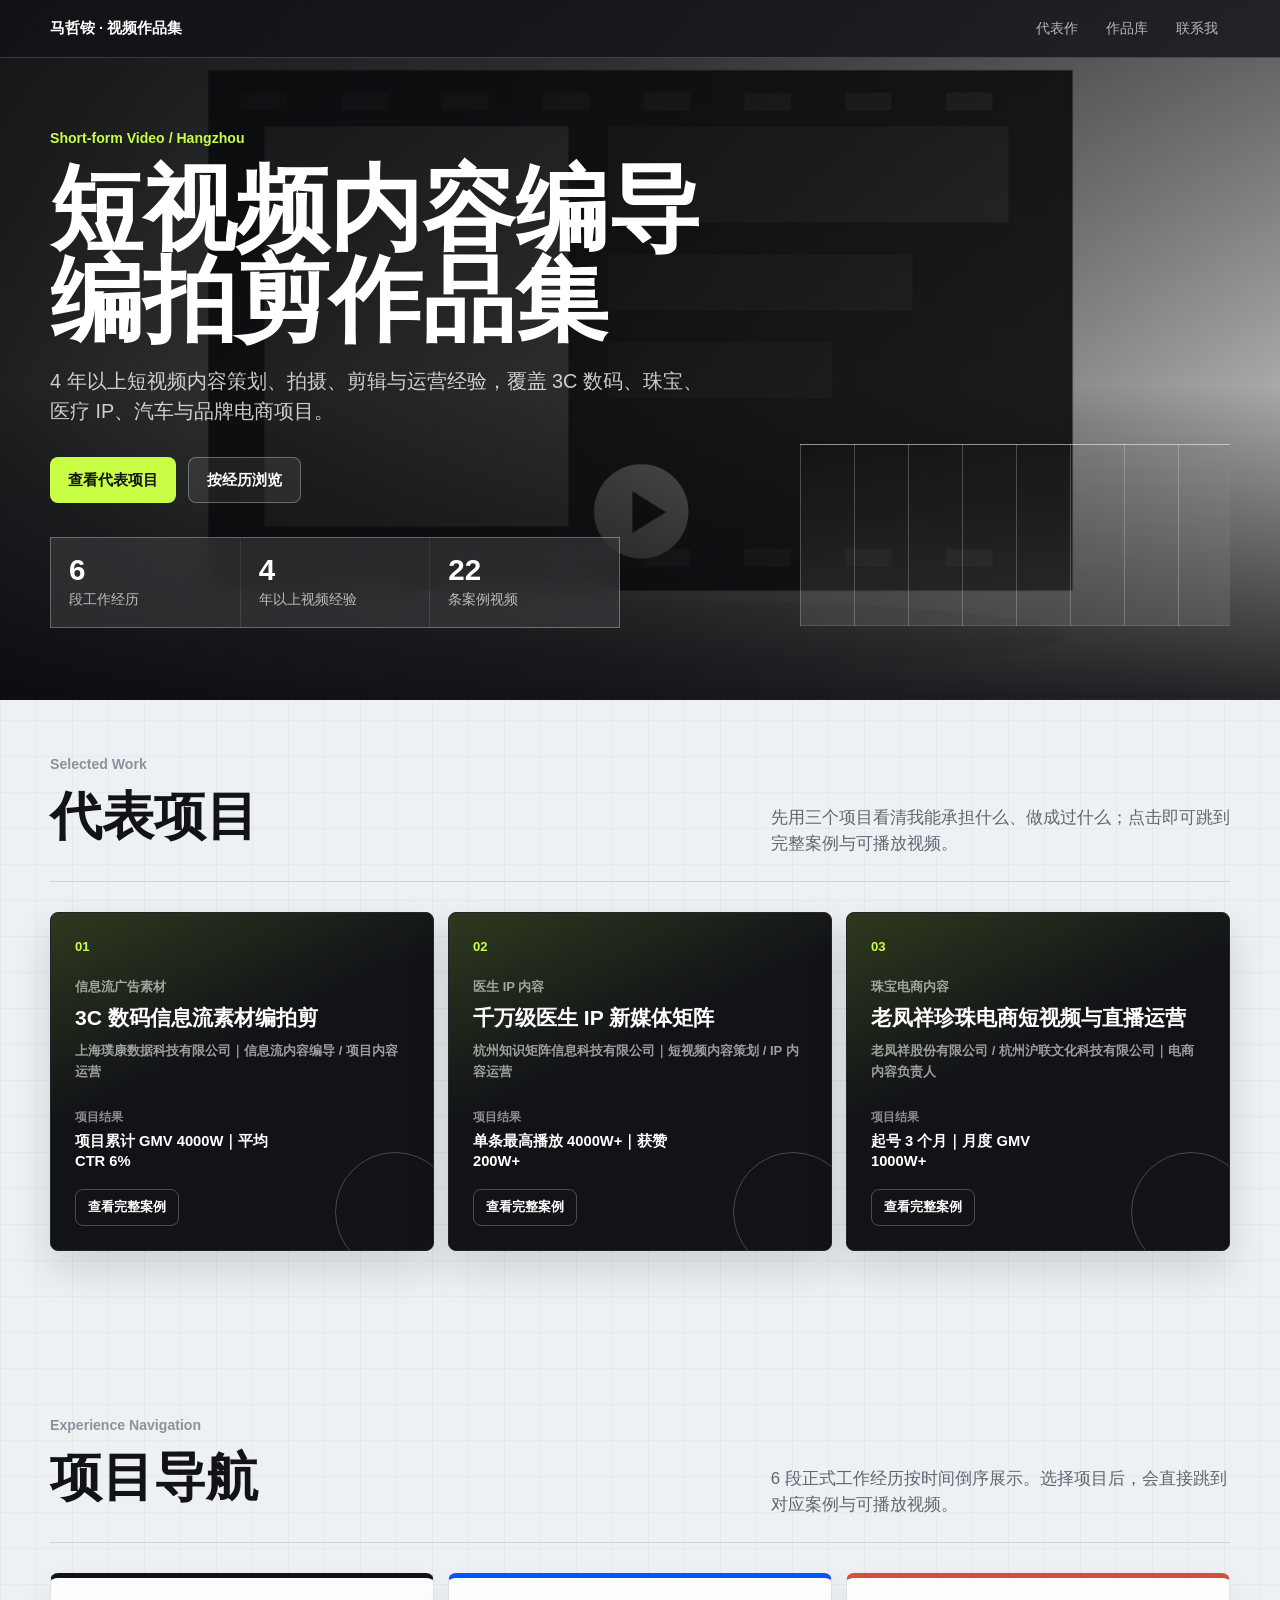
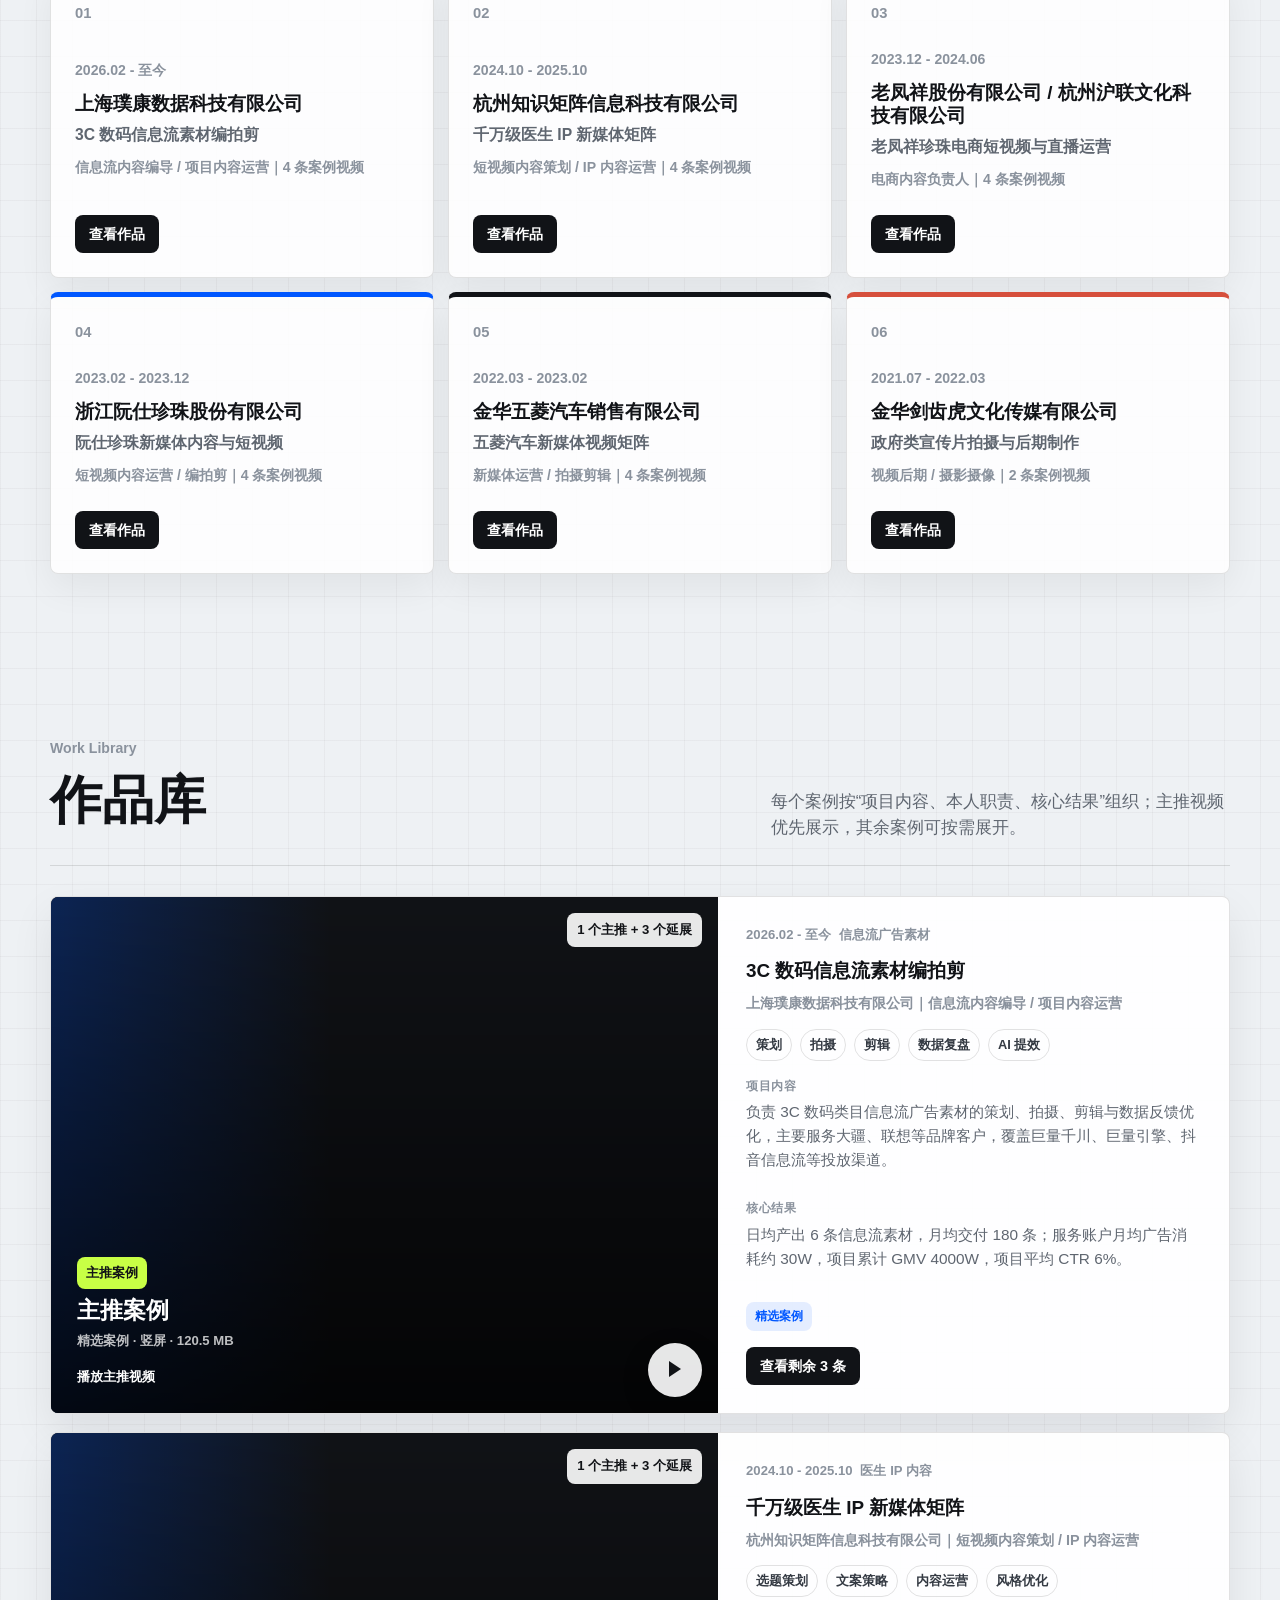
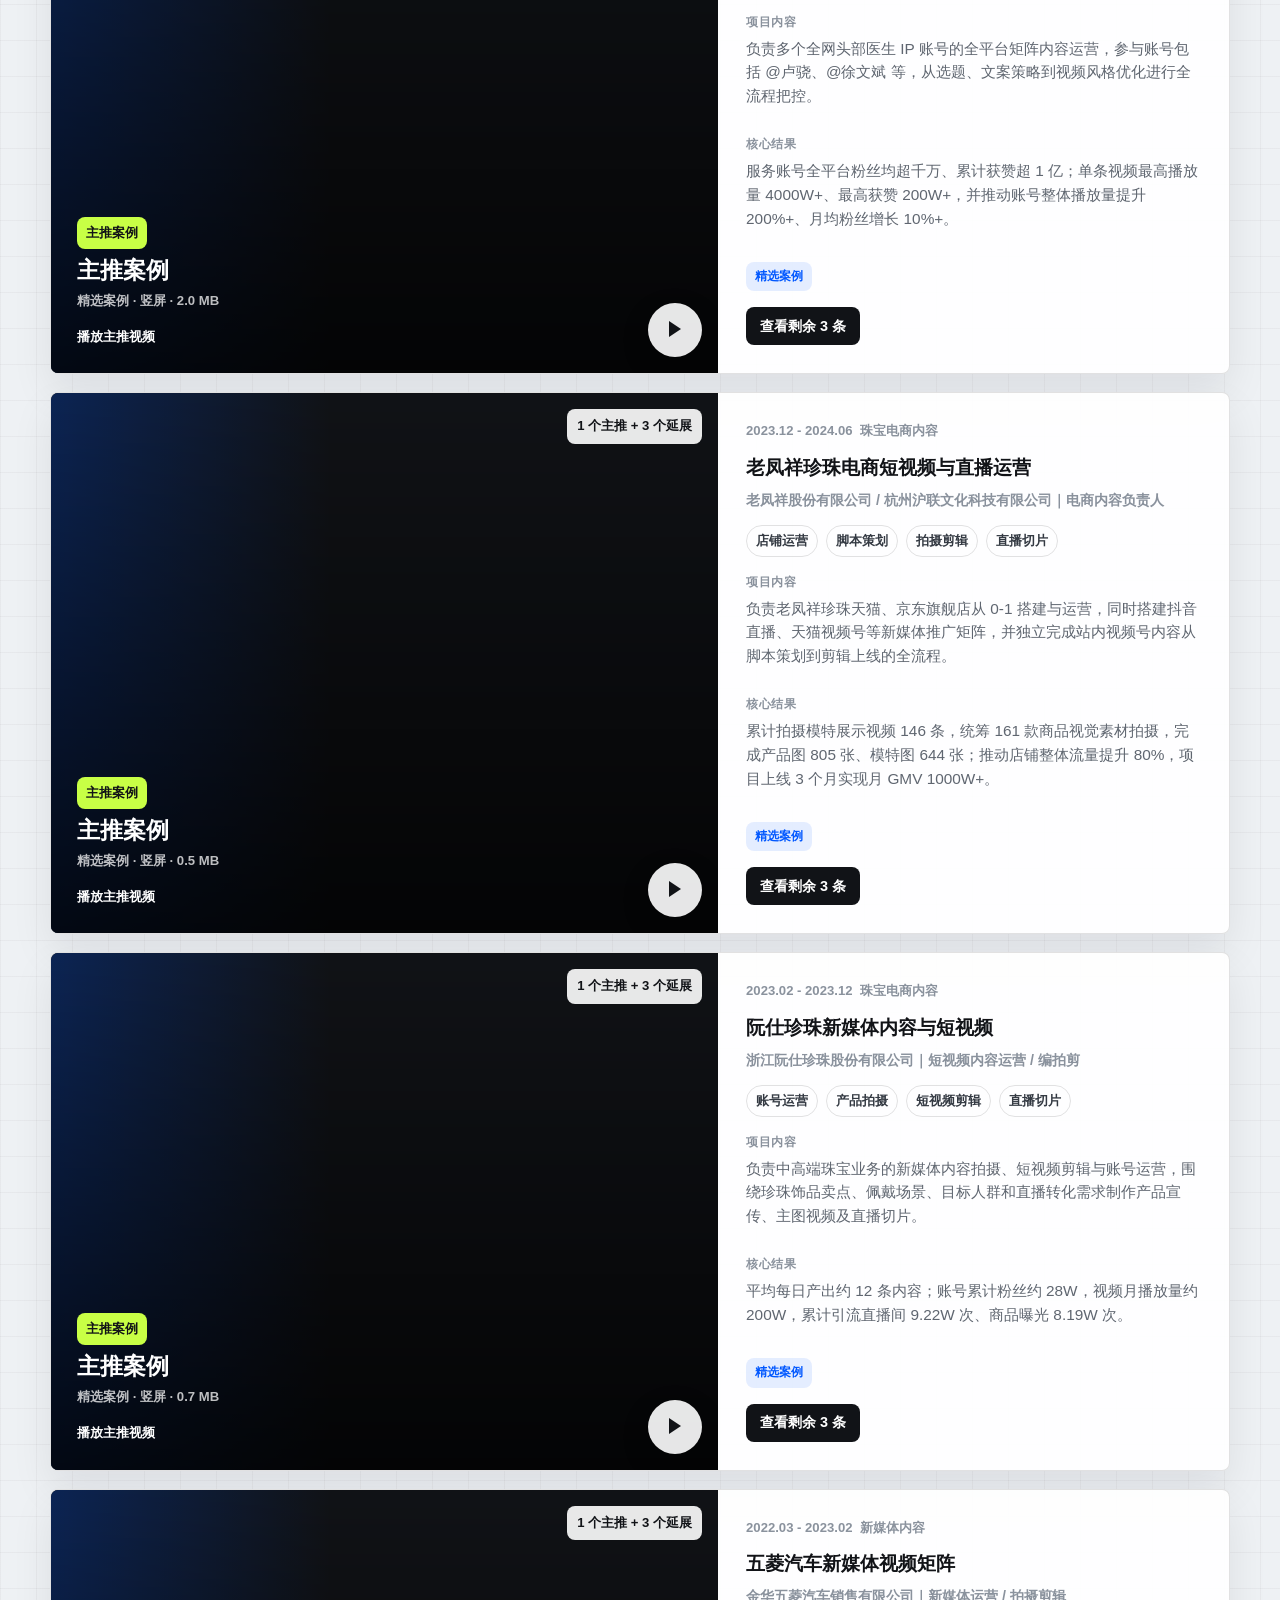
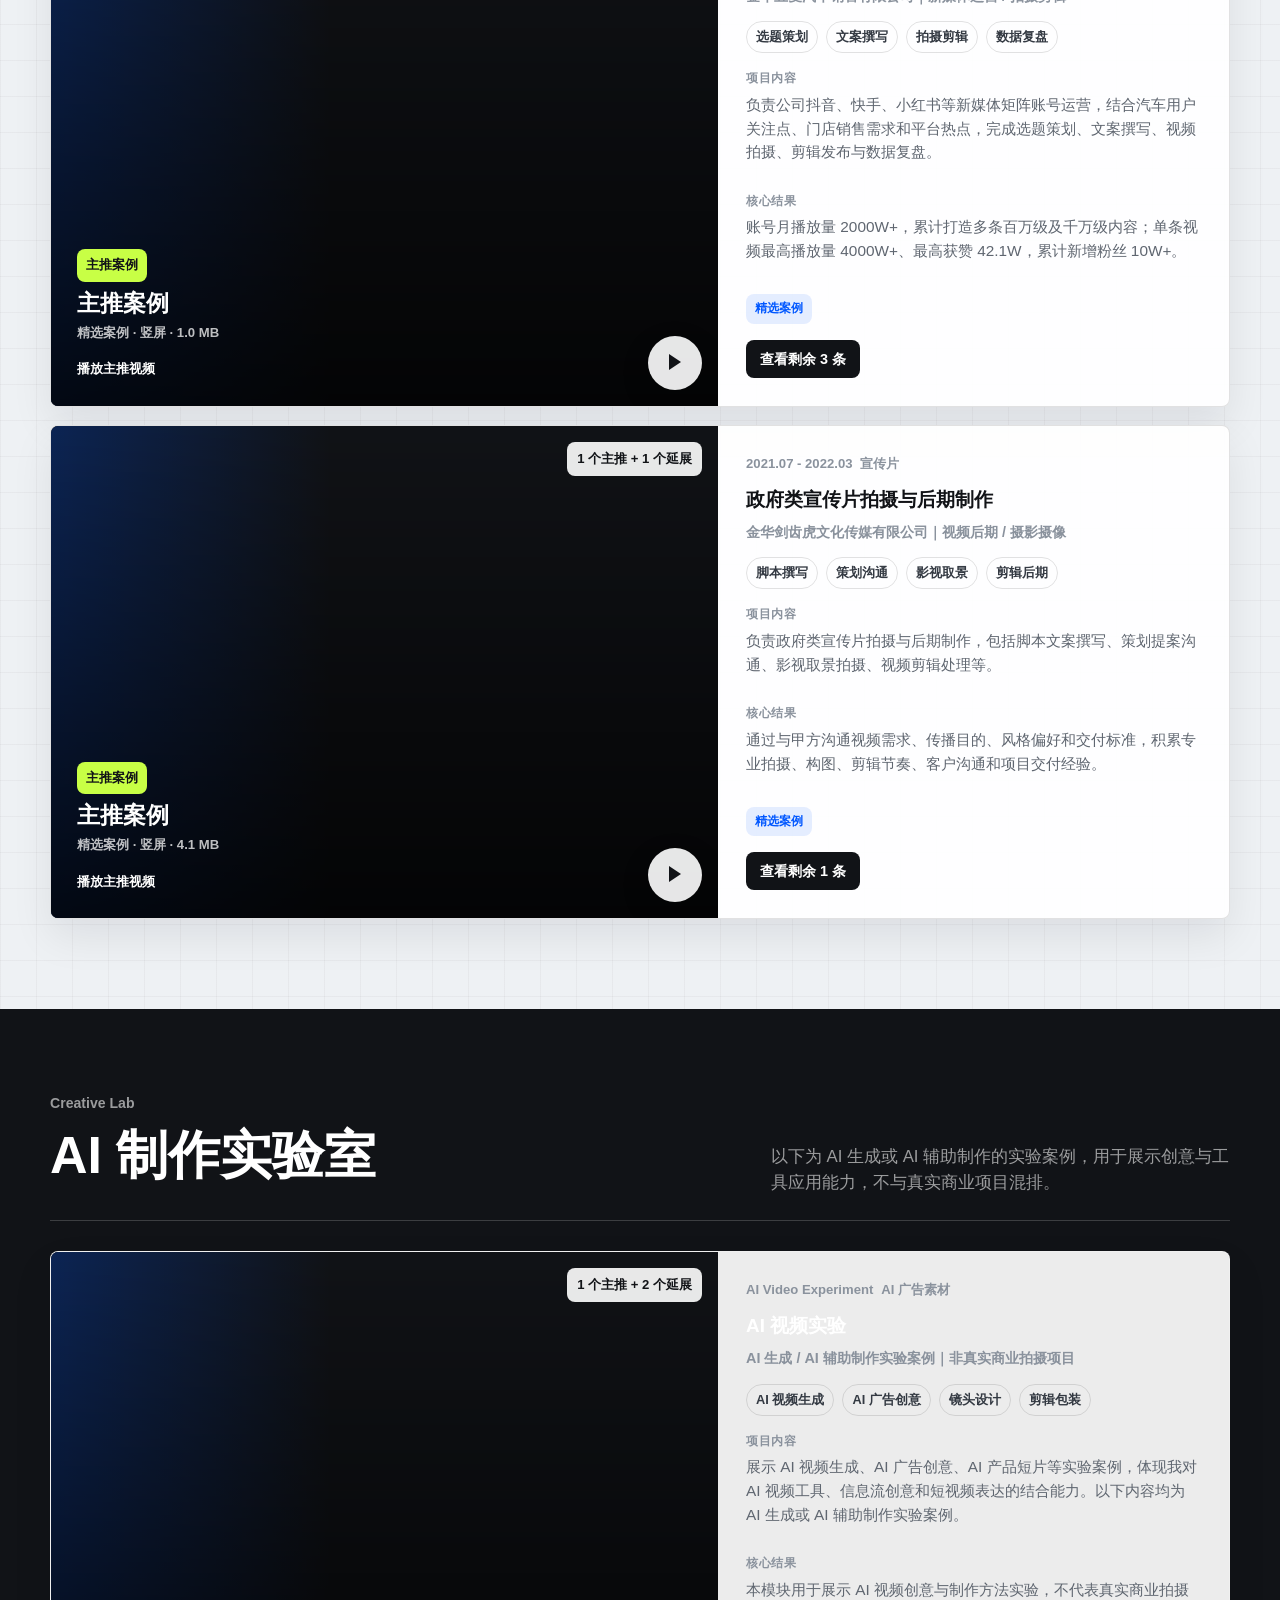
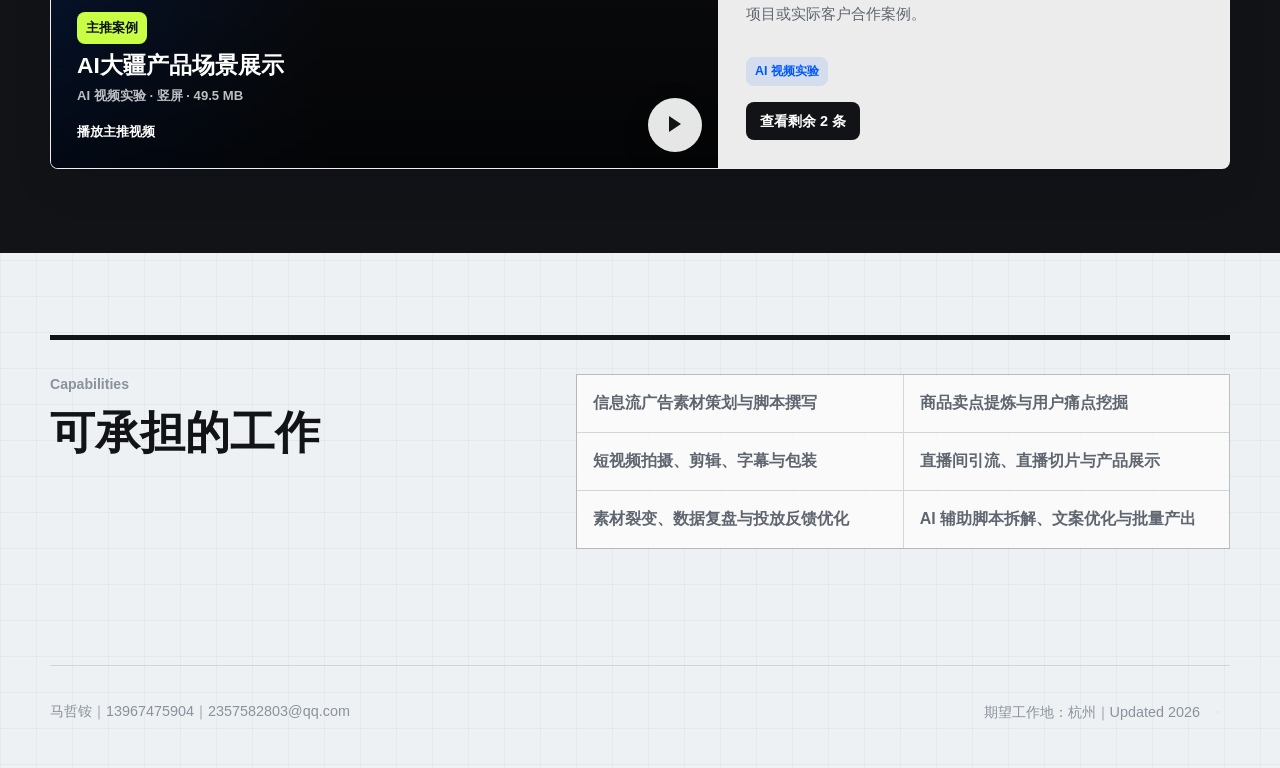
==== index.html @ cf21ad4e "Add subtle analytics entry to footer" ====
<!doctype html>
<html lang="zh-CN">
  <head>
    <meta charset="utf-8">
    <meta name="viewport" content="width=device-width, initial-scale=1">
    <meta name="description" content="马哲铵的短视频内容编导作品集，聚焦 3C、电商与短视频内容的策划、拍摄、剪辑和运营。">
    <meta name="robots" content="index,follow">
    <meta name="theme-color" content="#0f1820">
    <meta name="format-detection" content="telephone=no">
    <link rel="canonical" href="https://fp7f2tt2m7-gif.github.io/mazhean-video-portfolio/">
    <meta property="og:locale" content="zh_CN">
    <meta property="og:type" content="website">
    <meta property="og:site_name" content="马哲铵 · 视频作品集">
    <meta property="og:title" content="马哲铵 | 视频作品集">
    <meta property="og:description" content="短视频内容编导作品集，包含 22 条精选案例视频与 6 段项目经历。">
    <meta property="og:url" content="https://fp7f2tt2m7-gif.github.io/mazhean-video-portfolio/">
    <meta property="og:image" content="https://fp7f2tt2m7-gif.github.io/mazhean-video-portfolio/assets/social-card.png">
    <meta property="og:image:width" content="1200">
    <meta property="og:image:height" content="630">
    <meta property="og:image:alt" content="马哲铵视频作品集封面">
    <meta name="twitter:card" content="summary_large_image">
    <meta name="twitter:title" content="马哲铵 | 视频作品集">
    <meta name="twitter:description" content="短视频内容编导作品集，包含 22 条精选案例视频与 6 段项目经历。">
    <meta name="twitter:image" content="https://fp7f2tt2m7-gif.github.io/mazhean-video-portfolio/assets/social-card.png">
    <title>马哲铵 | 短视频内容编导作品集</title>
    <link rel="stylesheet" href="styles.css?v=20260903-stats-entry">
    <script>
      window._hmt = window._hmt || [];
      (function () {
        var hm = document.createElement("script");
        hm.src = "https://hm.baidu.com/hm.js?33d4e2063277f9ff61ee2c5681e2a3da";
        var firstScript = document.getElementsByTagName("script")[0];
        firstScript.parentNode.insertBefore(hm, firstScript);
      })();
    </script>
  </head>
  <body>
    <header class="site-header" aria-label="页面导航">
      <a class="brand" href="#top" aria-label="返回首页">马哲铵 · 视频作品集</a>
      <nav class="nav-links" aria-label="主要导航">
        <a href="#featured-works">代表作</a>
        <a href="#works">作品库</a>
        <div class="contact-menu">
          <button class="contact-trigger" type="button" aria-expanded="false" aria-controls="contact-panel">联系我</button>
          <aside class="contact-panel" id="contact-panel" hidden aria-label="联系信息">
            <p>欢迎联系</p>
            <a href="tel:13967475904">139 6747 5904</a>
            <a href="mailto:2357582803@qq.com">2357582803@qq.com</a>
            <div class="contact-actions">
              <button type="button" data-copy-text="13967475904">复制手机号</button>
              <button type="button" data-copy-text="2357582803@qq.com">复制邮箱</button>
            </div>
            <span class="copy-status" id="copy-status" role="status" aria-live="polite"></span>
          </aside>
        </div>
      </nav>
    </header>

    <main id="top">
      <section class="hero" aria-labelledby="hero-title">
        <div class="hero-copy">
          <p class="eyebrow">Short-form Video / Hangzhou</p>
          <h1 id="hero-title">
            <span>短视频内容编导</span>
            <span>编拍剪作品集</span>
          </h1>
          <p class="hero-summary">
            4 年以上短视频内容策划、拍摄、剪辑与运营经验，覆盖 3C 数码、珠宝、医疗 IP、汽车与品牌电商项目。
          </p>
          <div class="hero-actions" aria-label="快捷入口">
            <a class="button primary" href="#featured-works">查看代表项目</a>
            <a class="button secondary" href="#experience-nav">按经历浏览</a>
          </div>
          <div class="stats" aria-label="作品集概览">
            <div>
              <strong id="stat-count">6</strong>
              <span>段工作经历</span>
            </div>
            <div>
              <strong>4</strong>
              <span>年以上视频经验</span>
            </div>
            <div>
              <strong id="stat-video-count">22</strong>
              <span>条案例视频</span>
            </div>
          </div>
        </div>
      </section>

      <section class="section featured-works-section" id="featured-works" aria-labelledby="featured-works-title">
        <div class="section-heading">
          <div>
            <p class="eyebrow">Selected Work</p>
            <h2 id="featured-works-title">代表项目</h2>
          </div>
          <p>先用三个项目看清我能承担什么、做成过什么；点击即可跳到完整案例与可播放视频。</p>
        </div>
        <div class="featured-work-grid" id="featured-work-grid"></div>
      </section>

      <section class="section experience-nav" id="experience-nav" aria-labelledby="experience-nav-title">
        <div class="section-heading">
          <div>
            <p class="eyebrow">Experience Navigation</p>
            <h2 id="experience-nav-title">项目导航</h2>
          </div>
          <p>6 段正式工作经历按时间倒序展示。选择项目后，会直接跳到对应案例与可播放视频。</p>
        </div>
        <div class="experience-grid" id="experience-grid"></div>
      </section>

      <section class="section works-section" id="works" aria-labelledby="works-title">
        <div class="section-heading">
          <div>
            <p class="eyebrow">Work Library</p>
            <h2 id="works-title">作品库</h2>
          </div>
          <p>每个案例按“项目内容、本人职责、核心结果”组织；主推视频优先展示，其余案例可按需展开。</p>
        </div>
        <div class="work-grid" id="work-grid" aria-live="polite"></div>
      </section>

      <section class="experiment-section" id="experiments" aria-labelledby="experiments-title">
        <div class="section experiment-inner">
          <div class="section-heading">
            <div>
              <p class="eyebrow">Creative Lab</p>
              <h2 id="experiments-title">AI 制作实验室</h2>
            </div>
            <p>以下为 AI 生成或 AI 辅助制作的实验案例，用于展示创意与工具应用能力，不与真实商业项目混排。</p>
          </div>
          <div class="work-grid" id="experiment-grid" aria-live="polite"></div>
        </div>
      </section>

      <section class="section capabilities" id="capabilities" aria-labelledby="capabilities-title">
        <div class="capability-panel">
          <div>
            <p class="eyebrow">Capabilities</p>
            <h2 id="capabilities-title">可承担的工作</h2>
          </div>
          <ul>
            <li>信息流广告素材策划与脚本撰写</li>
            <li>商品卖点提炼与用户痛点挖掘</li>
            <li>短视频拍摄、剪辑、字幕与包装</li>
            <li>直播间引流、直播切片与产品展示</li>
            <li>素材裂变、数据复盘与投放反馈优化</li>
            <li>AI 辅助脚本拆解、文案优化与批量产出</li>
          </ul>
        </div>
      </section>
    </main>

    <footer class="site-footer">
      <span>马哲铵｜13967475904｜2357582803@qq.com</span>
      <span>期望工作地：杭州｜Updated 2026 <a class="stats-entry" href="stats.html" aria-label="查看网站统计">·</a></span>
    </footer>

    <div class="video-modal" id="video-modal" hidden>
      <div class="video-modal-backdrop" data-close-video></div>
      <section class="video-modal-panel" aria-label="视频预览">
        <div class="video-modal-top">
          <div>
            <span id="video-modal-meta">视频预览</span>
            <h3 id="video-modal-title">作品视频</h3>
          </div>
          <button class="video-modal-close" type="button" aria-label="关闭视频" data-close-video>×</button>
        </div>
        <video id="video-player" controls playsinline preload="metadata" poster=""></video>
      </section>
    </div>

    <script src="video-config.js"></script>
    <script src="local-videos.js?v=20260606-ai-video"></script>
    <script src="works.js?v=20260903-analytics"></script>
  </body>
</html>
---- styles.css ----
:root {
  --bg: #eef1f4;
  --surface: #ffffff;
  --surface-strong: #111317;
  --ink: #111317;
  --muted: #5f6670;
  --quiet: #8a929d;
  --line: rgba(17, 19, 23, 0.12);
  --line-strong: rgba(17, 19, 23, 0.2);
  --blue: #0057ff;
  --blue-soft: rgba(0, 87, 255, 0.1);
  --coral: #d64f3c;
  --acid: #c8ff45;
  --shadow: 0 22px 56px rgba(17, 19, 23, 0.12);
}

* {
  box-sizing: border-box;
}

html {
  scroll-behavior: smooth;
}

body {
  margin: 0;
  min-width: 320px;
  background:
    linear-gradient(rgba(17, 19, 23, 0.035) 1px, transparent 1px),
    linear-gradient(90deg, rgba(17, 19, 23, 0.035) 1px, transparent 1px),
    var(--bg);
  background-size: 36px 36px;
  color: var(--ink);
  font-family: "PingFang SC", "Microsoft YaHei", "Noto Sans CJK SC", sans-serif;
  line-height: 1.55;
  overflow-x: hidden;
}

a {
  color: inherit;
  text-decoration: none;
}

button {
  font: inherit;
}

img {
  display: block;
  max-width: 100%;
}

.site-header {
  position: sticky;
  top: 0;
  z-index: 20;
  display: flex;
  align-items: center;
  justify-content: space-between;
  width: 100%;
  min-height: 58px;
  padding: 0 max(22px, calc((100vw - 1180px) / 2));
  border-bottom: 1px solid rgba(255, 255, 255, 0.18);
  background: rgba(17, 19, 23, 0.78);
  color: #fff;
  backdrop-filter: saturate(160%) blur(18px);
}

.brand {
  font-size: 0.92rem;
  font-weight: 800;
}

.nav-links {
  display: flex;
  align-items: center;
  gap: 4px;
}

.nav-links a,
.contact-trigger {
  min-width: 66px;
  padding: 8px 10px;
  border: 0;
  border-radius: 999px;
  background: transparent;
  color: rgba(255, 255, 255, 0.68);
  cursor: pointer;
  font-size: 0.86rem;
  text-align: center;
  transition: background-color 180ms ease, color 180ms ease;
}

.nav-links a:hover,
.contact-trigger:hover,
.contact-trigger[aria-expanded="true"] {
  background: rgba(255, 255, 255, 0.12);
  color: #fff;
}

.contact-menu {
  position: relative;
}

.contact-panel {
  position: absolute;
  top: calc(100% + 12px);
  right: 0;
  z-index: 30;
  width: 252px;
  padding: 18px;
  border: 1px solid rgba(255, 255, 255, 0.18);
  border-radius: 10px;
  background: rgba(17, 19, 23, 0.96);
  box-shadow: 0 18px 48px rgba(0, 0, 0, 0.32);
}

.contact-panel p {
  margin: 0 0 10px;
  color: var(--acid);
  font-size: 0.78rem;
  font-weight: 900;
}

.contact-panel a {
  display: block;
  padding: 4px 0;
  color: #fff;
  font-size: 0.9rem;
  font-weight: 800;
}

.contact-actions {
  display: flex;
  gap: 8px;
  margin-top: 13px;
}

.contact-actions button {
  min-height: 30px;
  padding: 5px 8px;
  border: 1px solid rgba(255, 255, 255, 0.2);
  border-radius: 6px;
  background: transparent;
  color: rgba(255, 255, 255, 0.8);
  cursor: pointer;
  font-size: 0.76rem;
  font-weight: 800;
}

.contact-actions button:hover {
  border-color: var(--acid);
  color: var(--acid);
}

.copy-status {
  display: block;
  min-height: 18px;
  margin-top: 9px;
  color: rgba(255, 255, 255, 0.54);
  font-size: 0.74rem;
}

.section,
.site-footer {
  width: min(1180px, calc(100% - 48px));
  margin-inline: auto;
}

.hero {
  position: relative;
  display: grid;
  align-items: end;
  width: 100%;
  min-height: 620px;
  margin-top: -58px;
  padding: 128px max(24px, calc((100vw - 1180px) / 2)) 72px;
  background:
    linear-gradient(90deg, rgba(9, 10, 13, 0.9) 0%, rgba(9, 10, 13, 0.72) 46%, rgba(9, 10, 13, 0.28) 100%),
    linear-gradient(0deg, rgba(9, 10, 13, 0.86), rgba(9, 10, 13, 0.08) 45%, rgba(9, 10, 13, 0.52)),
    url("assets/covers/cover-03.png");
  background-position: center;
  background-size: cover;
  color: #fff;
  overflow: hidden;
}

.hero::after {
  content: "";
  position: absolute;
  right: max(24px, calc((100vw - 1180px) / 2));
  bottom: 74px;
  width: min(430px, 34vw);
  height: 180px;
  border-top: 1px solid rgba(255, 255, 255, 0.48);
  border-bottom: 1px solid rgba(255, 255, 255, 0.22);
  background:
    linear-gradient(90deg, rgba(255, 255, 255, 0.22) 1px, transparent 1px) 0 0 / 54px 100%,
    linear-gradient(0deg, rgba(255, 255, 255, 0.1), transparent);
  pointer-events: none;
}

.hero-copy {
  position: relative;
  z-index: 1;
  max-width: 760px;
}

.eyebrow {
  margin: 0 0 14px;
  color: var(--quiet);
  font-size: 0.88rem;
  font-weight: 800;
  letter-spacing: 0;
}

.hero .eyebrow {
  color: var(--acid);
}

h1,
h2,
h3,
p {
  margin-top: 0;
}

h1,
h2,
h3 {
  letter-spacing: 0;
  overflow-wrap: anywhere;
}

h1 {
  max-width: 720px;
  margin: 0 0 20px;
  font-size: 5.8rem;
  font-weight: 900;
  line-height: 0.98;
}

.hero h1 span {
  display: block;
}

h2 {
  margin-bottom: 14px;
  font-size: 3.25rem;
  font-weight: 900;
  line-height: 1.02;
}

h3 {
  margin-bottom: 10px;
  font-size: 1.18rem;
  font-weight: 850;
  line-height: 1.22;
}

.hero-summary {
  max-width: 660px;
  margin: 0 0 30px;
  color: rgba(255, 255, 255, 0.78);
  font-size: 1.24rem;
  overflow-wrap: anywhere;
}

.hero-actions {
  display: flex;
  flex-wrap: wrap;
  gap: 12px;
  margin-bottom: 34px;
}

.button {
  display: inline-flex;
  align-items: center;
  justify-content: center;
  min-height: 44px;
  padding: 10px 18px;
  border-radius: 8px;
  font-size: 0.96rem;
  font-weight: 800;
  transition: transform 180ms ease, background-color 180ms ease, color 180ms ease;
}

.button:hover,
.work-link:hover {
  transform: translateY(-1px);
}

.button.primary,
.work-link {
  background: var(--acid);
  color: var(--ink);
}

.button.secondary {
  border: 1px solid rgba(255, 255, 255, 0.3);
  background: rgba(255, 255, 255, 0.08);
  color: #fff;
}

.stats {
  display: grid;
  grid-template-columns: repeat(3, minmax(0, 1fr));
  max-width: 570px;
  gap: 1px;
  border: 1px solid rgba(255, 255, 255, 0.22);
  background: rgba(255, 255, 255, 0.18);
}

.stats div {
  padding: 17px 18px;
  background: rgba(17, 19, 23, 0.42);
  backdrop-filter: blur(12px);
}

.stats strong,
.stats span {
  display: block;
}

.stats strong {
  margin-bottom: 4px;
  color: #fff;
  font-size: 1.85rem;
  line-height: 1;
}

.stats span {
  color: rgba(255, 255, 255, 0.68);
  font-size: 0.86rem;
}

.work-link {
  display: inline-flex;
  align-items: center;
  justify-content: center;
  min-height: 38px;
  padding: 7px 14px;
  border-radius: 8px;
  font-size: 0.9rem;
  font-weight: 800;
  transition: transform 180ms ease;
}

.work-link.pending {
  background: #eceff3;
  color: var(--quiet);
  pointer-events: none;
}

.section {
  padding: 82px 0;
}

.featured-works-section {
  padding-top: 54px;
}

.section-heading {
  display: grid;
  grid-template-columns: minmax(0, 0.72fr) minmax(320px, 0.48fr);
  gap: 32px;
  align-items: end;
  margin-bottom: 30px;
  padding-bottom: 24px;
  border-bottom: 1px solid var(--line);
}

.section-heading p:last-child {
  margin-bottom: 0;
  color: var(--muted);
  font-size: 1.05rem;
}

.experience-grid {
  display: grid;
  grid-template-columns: repeat(3, minmax(0, 1fr));
  gap: 14px;
}

.featured-work-grid {
  display: grid;
  grid-template-columns: repeat(3, minmax(0, 1fr));
  gap: 14px;
}

.featured-work-card {
  position: relative;
  display: flex;
  min-height: 276px;
  flex-direction: column;
  align-items: flex-start;
  padding: 24px;
  overflow: hidden;
  border: 1px solid #20252c;
  border-radius: 8px;
  background:
    linear-gradient(155deg, rgba(200, 255, 69, 0.16), transparent 42%),
    #111317;
  color: #fff;
  box-shadow: 0 18px 40px rgba(17, 19, 23, 0.14);
}

.featured-work-card::after {
  content: "";
  position: absolute;
  right: -22px;
  bottom: -22px;
  width: 118px;
  height: 118px;
  border: 1px solid rgba(255, 255, 255, 0.22);
  border-radius: 50%;
}

.featured-work-number,
.featured-work-category,
.featured-work-company {
  position: relative;
  z-index: 1;
}

.featured-work-number {
  margin-bottom: 20px;
  color: var(--acid);
  font-size: 0.82rem;
  font-weight: 900;
}

.featured-work-category,
.featured-work-company {
  margin-bottom: 8px;
  color: rgba(255, 255, 255, 0.58);
  font-size: 0.82rem;
  font-weight: 800;
}

.featured-work-card h3 {
  position: relative;
  z-index: 1;
  margin-bottom: 10px;
  font-size: 1.32rem;
}

.featured-work-proof {
  position: relative;
  z-index: 1;
  margin-top: auto;
  padding-top: 18px;
}

.featured-work-proof span,
.featured-work-proof strong {
  display: block;
}

.featured-work-proof span {
  margin-bottom: 4px;
  color: rgba(255, 255, 255, 0.52);
  font-size: 0.76rem;
  font-weight: 850;
}

.featured-work-proof strong {
  max-width: calc(100% - 26px);
  color: #fff;
  font-size: 0.92rem;
  line-height: 1.38;
}

.featured-work-card button {
  position: relative;
  z-index: 1;
  align-self: flex-start;
  margin-top: 18px;
  min-height: 36px;
  padding: 7px 12px;
  border: 1px solid rgba(255, 255, 255, 0.24);
  border-radius: 8px;
  background: transparent;
  color: #fff;
  cursor: pointer;
  font-size: 0.84rem;
  font-weight: 850;
  transition: background-color 180ms ease, color 180ms ease;
}

.featured-work-card button:hover {
  background: var(--acid);
  color: var(--ink);
}

.experience-card {
  position: relative;
  display: flex;
  min-height: 250px;
  flex-direction: column;
  justify-content: space-between;
  gap: 24px;
  padding: 24px;
  border: 1px solid var(--line);
  border-top: 5px solid var(--surface-strong);
  border-radius: 8px;
  background: rgba(255, 255, 255, 0.86);
  box-shadow: 0 14px 36px rgba(17, 19, 23, 0.06);
}

.experience-card:nth-child(2n) {
  border-top-color: var(--blue);
}

.experience-card:nth-child(3n) {
  border-top-color: var(--coral);
}

.experience-card > span {
  color: var(--quiet);
  font-size: 0.92rem;
  font-weight: 900;
}

.experience-card p,
.experience-card em {
  display: block;
  margin: 0;
  color: var(--quiet);
  font-size: 0.88rem;
  font-style: normal;
  font-weight: 800;
}

.experience-card h3 {
  margin: 10px 0 8px;
}

.experience-card strong {
  display: block;
  margin-bottom: 10px;
  color: var(--muted);
  font-size: 0.98rem;
}

.experience-card button {
  align-self: flex-start;
  min-height: 38px;
  padding: 7px 13px;
  border: 1px solid var(--line);
  border-radius: 8px;
  background: var(--ink);
  color: #fff;
  cursor: pointer;
  font-size: 0.9rem;
  font-weight: 850;
}

.work-grid {
  display: grid;
  grid-template-columns: 1fr;
  gap: 18px;
}

.work-card {
  display: grid;
  grid-template-columns: minmax(0, 0.94fr) minmax(320px, 0.72fr);
  align-items: stretch;
  min-height: 100%;
  border: 1px solid var(--line);
  border-radius: 8px;
  background: rgba(255, 255, 255, 0.92);
  box-shadow: 0 18px 42px rgba(17, 19, 23, 0.08);
  overflow: hidden;
}

.work-cover {
  position: relative;
  align-self: stretch;
  min-height: 382px;
  background: #111;
  overflow: hidden;
}

.work-cover img {
  width: 100%;
  height: 100%;
  object-fit: cover;
  object-position: center;
  transition: transform 520ms ease, filter 520ms ease;
}

.preview-media {
  display: block;
  width: 100%;
  height: 100%;
  background: #111317;
  object-fit: contain;
  object-position: center;
  transition: filter 520ms ease;
}

.work-cover .preview-media,
.video-thumb .preview-media {
  position: absolute;
  inset: 0;
  object-fit: cover;
}

.work-card:hover .work-cover img,
.video-thumb:hover img {
  transform: scale(1.04);
  filter: saturate(1.08) contrast(1.04);
}

.work-card:hover .work-cover .preview-media,
.video-thumb:hover .preview-media {
  filter: saturate(1.08) contrast(1.04);
}

.video-count {
  position: absolute;
  top: 16px;
  right: 16px;
  z-index: 2;
  padding: 7px 10px;
  border-radius: 8px;
  background: rgba(255, 255, 255, 0.9);
  color: var(--ink);
  font-size: 0.82rem;
  font-weight: 850;
}

.feature-video-button {
  position: absolute;
  inset: 0;
  z-index: 1;
  display: flex;
  flex-direction: column;
  align-items: flex-start;
  justify-content: flex-end;
  padding: 26px;
  border: 0;
  background:
    linear-gradient(180deg, rgba(0, 0, 0, 0.04), rgba(0, 0, 0, 0.78)),
    linear-gradient(90deg, rgba(0, 87, 255, 0.28), transparent 42%);
  color: #fff;
  cursor: pointer;
  text-align: left;
}

.featured-video-label,
.featured-video-meta,
.featured-play-label {
  font-size: 0.82rem;
  font-weight: 850;
}

.featured-video-label {
  margin-bottom: 8px;
  padding: 6px 9px;
  border-radius: 8px;
  background: var(--acid);
  color: var(--ink);
}

.featured-video-title {
  max-width: calc(100% - 78px);
  margin-bottom: 7px;
  font-size: 1.42rem;
  font-weight: 900;
  line-height: 1.16;
  overflow-wrap: anywhere;
}

.featured-video-meta {
  max-width: calc(100% - 78px);
  color: rgba(255, 255, 255, 0.74);
}

.featured-play-label {
  margin-top: 16px;
  color: #fff;
}

.play-indicator {
  position: absolute;
  right: 16px;
  bottom: 16px;
  width: 42px;
  height: 42px;
  border-radius: 50%;
  background: rgba(255, 255, 255, 0.9);
  box-shadow: 0 10px 28px rgba(0, 0, 0, 0.18);
}

.play-indicator.large {
  width: 54px;
  height: 54px;
}

.play-indicator::before {
  content: "";
  position: absolute;
  top: 13px;
  left: 16px;
  width: 0;
  height: 0;
  border-top: 8px solid transparent;
  border-bottom: 8px solid transparent;
  border-left: 12px solid var(--ink);
}

.play-indicator.large::before {
  top: 18px;
  left: 21px;
}

.work-body {
  display: flex;
  flex-direction: column;
  padding: 28px;
}

.work-kicker {
  display: flex;
  flex-wrap: wrap;
  gap: 8px;
  margin-bottom: 14px;
  color: var(--quiet);
  font-size: 0.82rem;
  font-weight: 800;
}

.roles {
  display: flex;
  flex-wrap: wrap;
  gap: 8px;
  margin-bottom: 16px;
}

.company {
  margin-bottom: 14px;
  color: var(--quiet);
  font-size: 0.9rem;
  font-weight: 800;
}

.roles span {
  padding: 5px 9px;
  border: 1px solid var(--line);
  border-radius: 999px;
  background: transparent;
  color: #343a43;
  font-size: 0.8rem;
  font-weight: 800;
}

.summary,
.result {
  color: var(--muted);
  font-size: 0.96rem;
  overflow-wrap: anywhere;
}

.case-label {
  display: block;
  margin-bottom: 5px;
  color: var(--quiet);
  font-size: 0.76rem;
  font-weight: 900;
  letter-spacing: 0.04em;
}

.result {
  margin-top: auto;
  padding-top: 12px;
}

.experiment-section {
  margin-top: 8px;
  padding: 26px 0;
  background: #111317;
  color: #fff;
}

.experiment-inner.section {
  padding-block: 58px;
}

.experiment-section .section-heading {
  border-bottom-color: rgba(255, 255, 255, 0.18);
}

.experiment-section .section-heading p:last-child,
.experiment-section .eyebrow {
  color: rgba(255, 255, 255, 0.58);
}

.experiment-section .work-card {
  border-color: rgba(255, 255, 255, 0.18);
}

.video-type-preview {
  display: flex;
  flex-wrap: wrap;
  gap: 8px;
  margin-top: 16px;
}

.video-type-preview span {
  padding: 5px 9px;
  border-radius: 8px;
  background: var(--blue-soft);
  color: var(--blue);
  font-size: 0.78rem;
  font-weight: 850;
}

.expand-button {
  align-self: flex-start;
  margin-top: 16px;
  min-height: 38px;
  padding: 7px 14px;
  border: 0;
  border-radius: 8px;
  background: var(--ink);
  color: #fff;
  cursor: pointer;
  font-size: 0.9rem;
  font-weight: 850;
}

.video-list {
  grid-column: 1 / -1;
  display: grid;
  grid-template-columns: repeat(3, minmax(0, 1fr));
  gap: 0;
  border-top: 1px solid var(--line);
  background: rgba(255, 255, 255, 0.7);
}

.video-card {
  display: grid;
  grid-template-columns: 132px minmax(0, 1fr);
  gap: 14px;
  min-height: 124px;
  padding: 14px;
  border-right: 1px solid var(--line);
}

.video-card:last-child {
  border-right: 0;
}

.video-thumb {
  position: relative;
  aspect-ratio: 16 / 10;
  border-radius: 6px;
  border: 0;
  background: #111;
  padding: 0;
  overflow: hidden;
  cursor: pointer;
}

.video-thumb img {
  display: block;
  width: 100%;
  height: 100%;
  object-fit: cover;
  object-position: center;
}

.video-thumb video {
  display: block;
  width: 100%;
  height: 100%;
  object-fit: contain;
  object-position: center;
}

.video-thumb:focus-visible {
  outline: 3px solid var(--blue);
  outline-offset: 3px;
}

.video-info {
  min-width: 0;
}

.video-meta {
  display: flex;
  flex-wrap: wrap;
  gap: 6px;
  margin-bottom: 8px;
}

.video-meta span {
  color: var(--quiet);
  font-size: 0.76rem;
  font-weight: 850;
}

.video-info h4 {
  margin: 0 0 12px;
  color: var(--ink);
  font-size: 0.98rem;
  line-height: 1.25;
}

.video-link {
  display: inline-flex;
  align-items: center;
  justify-content: center;
  min-height: 32px;
  padding: 5px 11px;
  border: 0;
  border-radius: 8px;
  background: var(--blue);
  color: #fff;
  cursor: pointer;
  font-size: 0.82rem;
  font-weight: 850;
}

.video-link.pending {
  background: #e8e8ed;
  color: var(--quiet);
  pointer-events: none;
}

.empty-state {
  padding: 32px;
  border-radius: 8px;
  background: var(--surface);
  color: var(--muted);
  font-weight: 800;
}

.capability-panel {
  display: grid;
  grid-template-columns: minmax(0, 0.6fr) minmax(320px, 0.8fr);
  gap: 36px;
  align-items: start;
  padding: 34px 0;
  border-top: 5px solid var(--ink);
}

.capability-panel h2 {
  font-size: 2.8rem;
}

.capability-panel ul {
  display: grid;
  grid-template-columns: repeat(2, minmax(0, 1fr));
  gap: 1px;
  margin: 0;
  padding: 0;
  border: 1px solid var(--line);
  background: var(--line);
  list-style: none;
}

.capability-panel li {
  padding: 16px;
  background: rgba(255, 255, 255, 0.88);
  color: var(--muted);
  font-weight: 800;
}

.site-footer {
  display: flex;
  justify-content: space-between;
  gap: 16px;
  padding: 34px 0 44px;
  border-top: 1px solid var(--line);
  color: var(--quiet);
  font-size: 0.9rem;
}

.site-footer span {
  overflow-wrap: anywhere;
}

.stats-entry {
  display: inline-grid;
  width: 24px;
  height: 24px;
  margin-left: 2px;
  place-items: center;
  border-radius: 50%;
  color: currentColor;
  font-size: 1rem;
  line-height: 1;
  opacity: 0.16;
  text-decoration: none;
  transition: opacity 160ms ease, background-color 160ms ease;
}

.stats-entry:hover,
.stats-entry:focus-visible {
  background: rgba(24, 28, 31, 0.08);
  opacity: 0.62;
}

.modal-open {
  overflow: hidden;
}

.video-modal[hidden] {
  display: none;
}

.video-modal {
  position: fixed;
  inset: 0;
  z-index: 80;
  display: grid;
  place-items: center;
  padding: 28px;
}

.video-modal-backdrop {
  position: absolute;
  inset: 0;
  background: rgba(0, 0, 0, 0.68);
  backdrop-filter: blur(18px);
}

.video-modal-panel {
  position: relative;
  width: min(1040px, 100%);
  max-height: min(760px, calc(100vh - 56px));
  padding: 16px;
  border-radius: 8px;
  background: #111317;
  box-shadow: 0 30px 90px rgba(0, 0, 0, 0.42);
}

.video-modal-top {
  display: flex;
  align-items: flex-start;
  justify-content: space-between;
  gap: 18px;
  padding: 4px 4px 14px;
  color: #fff;
}

.video-modal-top span {
  display: block;
  margin-bottom: 4px;
  color: rgba(255, 255, 255, 0.56);
  font-size: 0.82rem;
  font-weight: 850;
}

.video-modal-top h3 {
  margin: 0;
  color: #fff;
  font-size: 1.08rem;
}

.video-modal-close {
  flex: 0 0 auto;
  width: 38px;
  height: 38px;
  border: 0;
  border-radius: 50%;
  background: rgba(255, 255, 255, 0.12);
  color: #fff;
  cursor: pointer;
  font-size: 1.4rem;
  line-height: 1;
}

#video-player {
  display: block;
  width: 100%;
  max-height: calc(100vh - 180px);
  border-radius: 6px;
  background: #000;
  aspect-ratio: 16 / 9;
  object-fit: contain;
}

@media (max-width: 1050px) {
  .section-heading,
  .capability-panel {
    grid-template-columns: 1fr;
  }

  .hero {
    min-height: 560px;
  }

  .hero::after {
    width: 280px;
    opacity: 0.5;
  }

  h1 {
    font-size: 4.8rem;
  }

  h2 {
    font-size: 3rem;
  }

  .video-list,
  .experience-grid,
  .featured-work-grid {
    grid-template-columns: 1fr 1fr;
  }

  .video-card:nth-child(2n) {
    border-right: 0;
  }

  .work-card {
    grid-template-columns: 1fr;
  }

  .work-cover {
    min-height: 390px;
  }
}

@media (max-width: 760px) {
  .site-header {
    align-items: stretch;
    flex-direction: column;
    padding: 10px 16px;
  }

  .nav-links {
    display: grid;
    grid-template-columns: repeat(3, 1fr);
  }

  .section,
  .site-footer {
    width: min(100% - 28px, 1180px);
  }

  .hero {
    min-height: 610px;
    padding: 126px 14px 46px;
  }

  .hero::after {
    right: 14px;
    bottom: 36px;
    width: 190px;
    height: 110px;
    opacity: 0.38;
  }

  h1 {
    font-size: 3.45rem;
  }

  h2,
  .capability-panel h2 {
    font-size: 2.35rem;
  }

  .hero-summary {
    font-size: 1.06rem;
  }

  .hero-actions,
  .site-footer {
    align-items: stretch;
    flex-direction: column;
  }

  .button {
    width: 100%;
  }

  .stats,
  .video-list,
  .experience-grid,
  .featured-work-grid,
  .capability-panel ul {
    grid-template-columns: 1fr;
  }

  .stats {
    max-width: none;
  }

  .video-card,
  .video-card:nth-child(2n) {
    grid-template-columns: 1fr;
    border-right: 0;
    border-bottom: 1px solid var(--line);
  }

  .video-card:last-child {
    border-bottom: 0;
  }

  .work-cover {
    min-height: 330px;
  }

  .work-body {
    padding: 22px;
  }

  .featured-video-title,
  .featured-video-meta {
    max-width: 100%;
  }

  .video-modal {
    padding: 14px;
  }

  .video-modal-panel {
    padding: 12px;
  }

  .experience-card,
  .capability-panel {
    min-height: 0;
  }
}
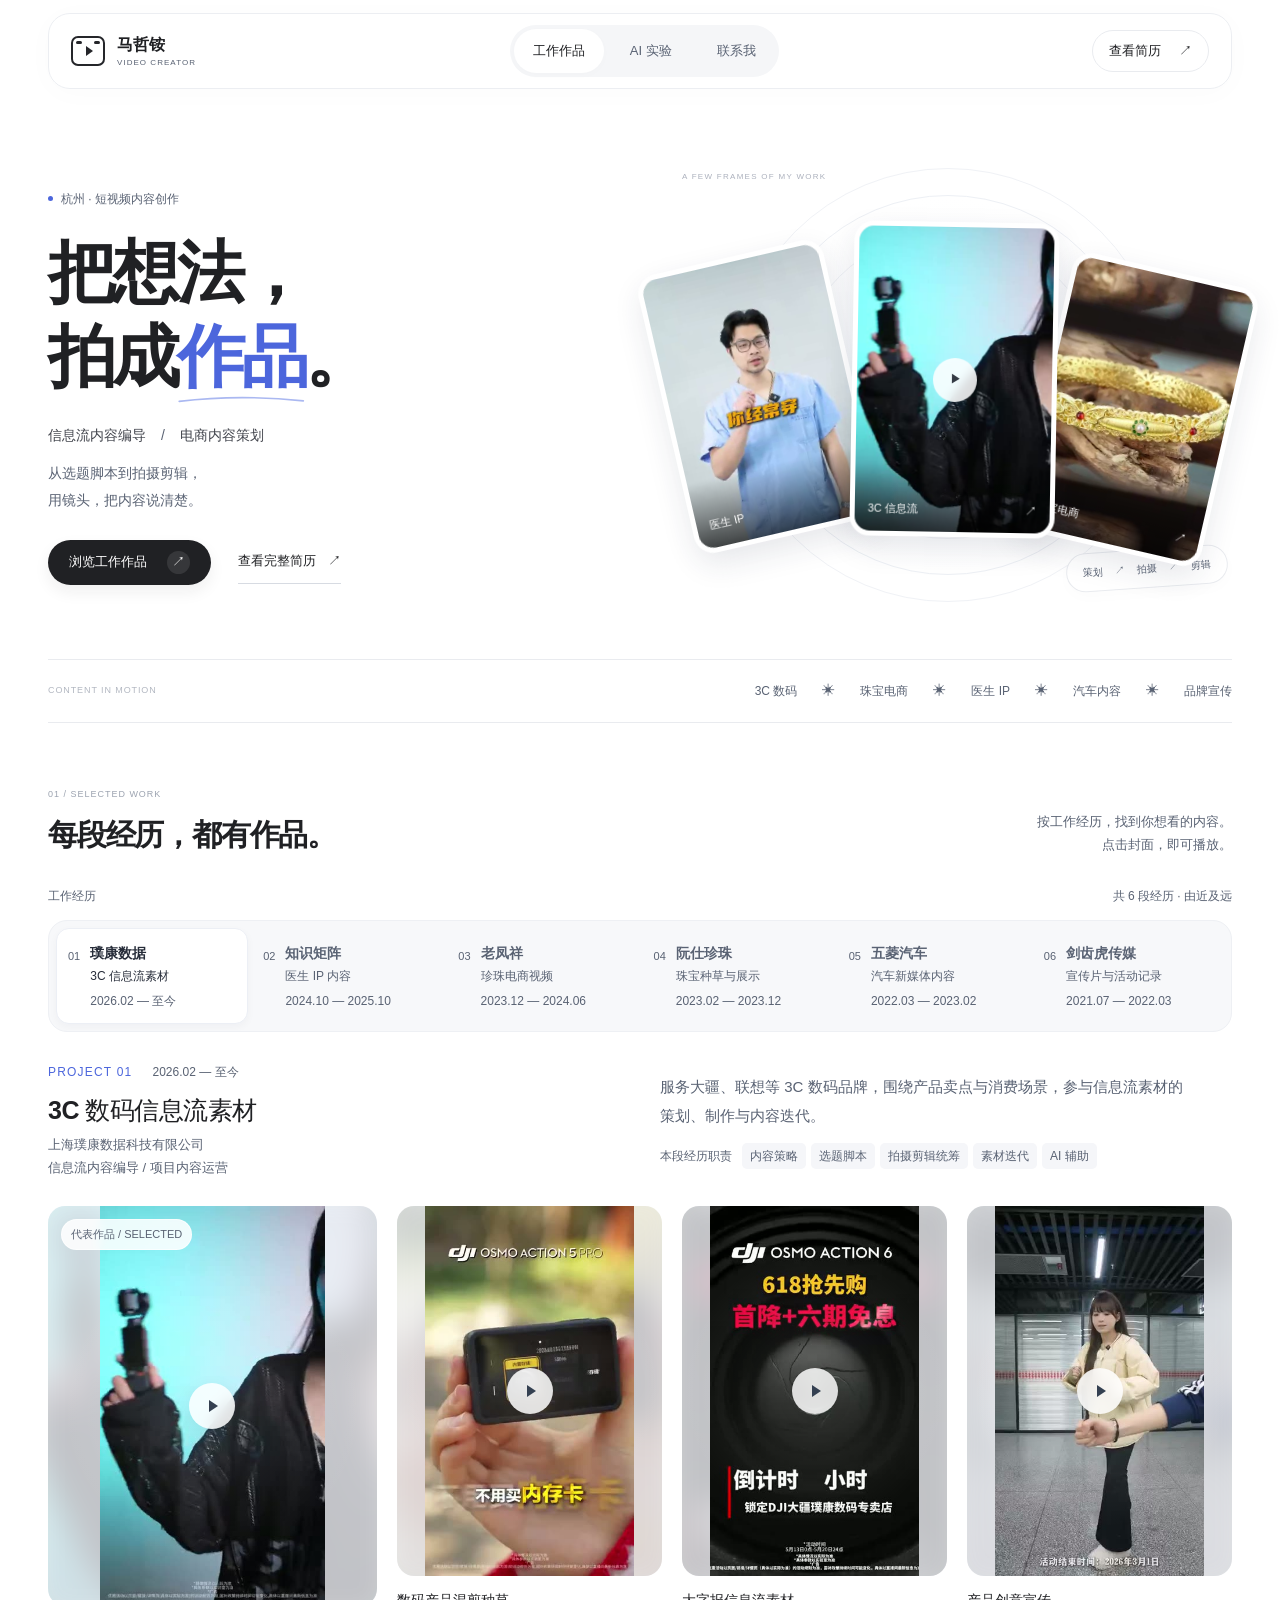
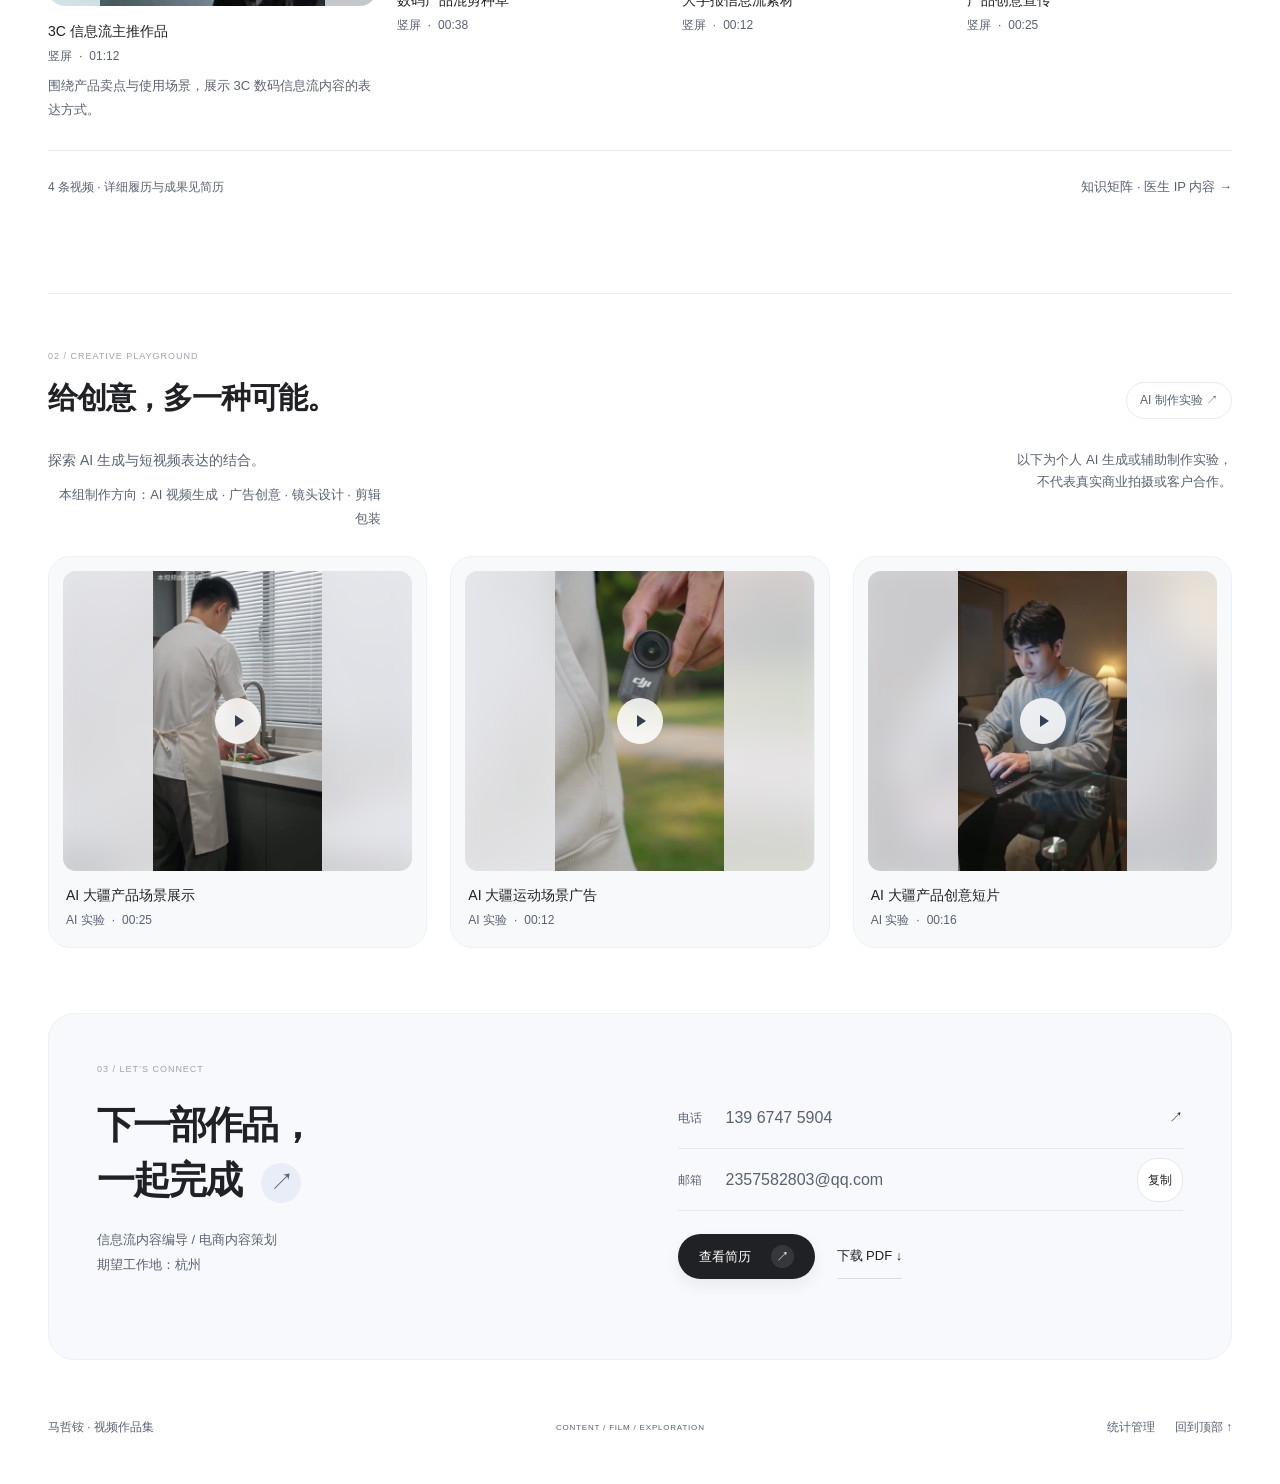
==== commit b73a6526: "Publish bright portfolio redesign and restore private analytics access" ====
--- a/index.html
+++ b/index.html
@@ -1,178 +1,63 @@
 <!doctype html>
 <html lang="zh-CN">
-  <head>
-    <meta charset="utf-8">
-    <meta name="viewport" content="width=device-width, initial-scale=1">
-    <meta name="description" content="马哲铵的短视频内容编导作品集，聚焦 3C、电商与短视频内容的策划、拍摄、剪辑和运营。">
-    <meta name="robots" content="index,follow">
-    <meta name="theme-color" content="#0f1820">
-    <meta name="format-detection" content="telephone=no">
-    <link rel="canonical" href="https://fp7f2tt2m7-gif.github.io/mazhean-video-portfolio/">
-    <meta property="og:locale" content="zh_CN">
-    <meta property="og:type" content="website">
-    <meta property="og:site_name" content="马哲铵 · 视频作品集">
-    <meta property="og:title" content="马哲铵 | 视频作品集">
-    <meta property="og:description" content="短视频内容编导作品集，包含 22 条精选案例视频与 6 段项目经历。">
-    <meta property="og:url" content="https://fp7f2tt2m7-gif.github.io/mazhean-video-portfolio/">
-    <meta property="og:image" content="https://fp7f2tt2m7-gif.github.io/mazhean-video-portfolio/assets/social-card.png">
-    <meta property="og:image:width" content="1200">
-    <meta property="og:image:height" content="630">
-    <meta property="og:image:alt" content="马哲铵视频作品集封面">
-    <meta name="twitter:card" content="summary_large_image">
-    <meta name="twitter:title" content="马哲铵 | 视频作品集">
-    <meta name="twitter:description" content="短视频内容编导作品集，包含 22 条精选案例视频与 6 段项目经历。">
-    <meta name="twitter:image" content="https://fp7f2tt2m7-gif.github.io/mazhean-video-portfolio/assets/social-card.png">
-    <title>马哲铵 | 短视频内容编导作品集</title>
-    <link rel="stylesheet" href="styles.css?v=20260903-stats-entry">
-    <script>
-      window._hmt = window._hmt || [];
-      (function () {
-        var hm = document.createElement("script");
-        hm.src = "https://hm.baidu.com/hm.js?33d4e2063277f9ff61ee2c5681e2a3da";
-        var firstScript = document.getElementsByTagName("script")[0];
-        firstScript.parentNode.insertBefore(hm, firstScript);
-      })();
-    </script>
-  </head>
-  <body>
-    <header class="site-header" aria-label="页面导航">
-      <a class="brand" href="#top" aria-label="返回首页">马哲铵 · 视频作品集</a>
-      <nav class="nav-links" aria-label="主要导航">
-        <a href="#featured-works">代表作</a>
-        <a href="#works">作品库</a>
-        <div class="contact-menu">
-          <button class="contact-trigger" type="button" aria-expanded="false" aria-controls="contact-panel">联系我</button>
-          <aside class="contact-panel" id="contact-panel" hidden aria-label="联系信息">
-            <p>欢迎联系</p>
-            <a href="tel:13967475904">139 6747 5904</a>
-            <a href="mailto:2357582803@qq.com">2357582803@qq.com</a>
-            <div class="contact-actions">
-              <button type="button" data-copy-text="13967475904">复制手机号</button>
-              <button type="button" data-copy-text="2357582803@qq.com">复制邮箱</button>
-            </div>
-            <span class="copy-status" id="copy-status" role="status" aria-live="polite"></span>
-          </aside>
-        </div>
-      </nav>
-    </header>
-
-    <main id="top">
-      <section class="hero" aria-labelledby="hero-title">
-        <div class="hero-copy">
-          <p class="eyebrow">Short-form Video / Hangzhou</p>
-          <h1 id="hero-title">
-            <span>短视频内容编导</span>
-            <span>编拍剪作品集</span>
-          </h1>
-          <p class="hero-summary">
-            4 年以上短视频内容策划、拍摄、剪辑与运营经验，覆盖 3C 数码、珠宝、医疗 IP、汽车与品牌电商项目。
-          </p>
-          <div class="hero-actions" aria-label="快捷入口">
-            <a class="button primary" href="#featured-works">查看代表项目</a>
-            <a class="button secondary" href="#experience-nav">按经历浏览</a>
-          </div>
-          <div class="stats" aria-label="作品集概览">
-            <div>
-              <strong id="stat-count">6</strong>
-              <span>段工作经历</span>
-            </div>
-            <div>
-              <strong>4</strong>
-              <span>年以上视频经验</span>
-            </div>
-            <div>
-              <strong id="stat-video-count">22</strong>
-              <span>条案例视频</span>
-            </div>
-          </div>
-        </div>
-      </section>
-
-      <section class="section featured-works-section" id="featured-works" aria-labelledby="featured-works-title">
-        <div class="section-heading">
-          <div>
-            <p class="eyebrow">Selected Work</p>
-            <h2 id="featured-works-title">代表项目</h2>
-          </div>
-          <p>先用三个项目看清我能承担什么、做成过什么；点击即可跳到完整案例与可播放视频。</p>
-        </div>
-        <div class="featured-work-grid" id="featured-work-grid"></div>
-      </section>
-
-      <section class="section experience-nav" id="experience-nav" aria-labelledby="experience-nav-title">
-        <div class="section-heading">
-          <div>
-            <p class="eyebrow">Experience Navigation</p>
-            <h2 id="experience-nav-title">项目导航</h2>
-          </div>
-          <p>6 段正式工作经历按时间倒序展示。选择项目后，会直接跳到对应案例与可播放视频。</p>
-        </div>
-        <div class="experience-grid" id="experience-grid"></div>
-      </section>
-
-      <section class="section works-section" id="works" aria-labelledby="works-title">
-        <div class="section-heading">
-          <div>
-            <p class="eyebrow">Work Library</p>
-            <h2 id="works-title">作品库</h2>
-          </div>
-          <p>每个案例按“项目内容、本人职责、核心结果”组织；主推视频优先展示，其余案例可按需展开。</p>
-        </div>
-        <div class="work-grid" id="work-grid" aria-live="polite"></div>
-      </section>
-
-      <section class="experiment-section" id="experiments" aria-labelledby="experiments-title">
-        <div class="section experiment-inner">
-          <div class="section-heading">
-            <div>
-              <p class="eyebrow">Creative Lab</p>
-              <h2 id="experiments-title">AI 制作实验室</h2>
-            </div>
-            <p>以下为 AI 生成或 AI 辅助制作的实验案例，用于展示创意与工具应用能力，不与真实商业项目混排。</p>
-          </div>
-          <div class="work-grid" id="experiment-grid" aria-live="polite"></div>
-        </div>
-      </section>
-
-      <section class="section capabilities" id="capabilities" aria-labelledby="capabilities-title">
-        <div class="capability-panel">
-          <div>
-            <p class="eyebrow">Capabilities</p>
-            <h2 id="capabilities-title">可承担的工作</h2>
-          </div>
-          <ul>
-            <li>信息流广告素材策划与脚本撰写</li>
-            <li>商品卖点提炼与用户痛点挖掘</li>
-            <li>短视频拍摄、剪辑、字幕与包装</li>
-            <li>直播间引流、直播切片与产品展示</li>
-            <li>素材裂变、数据复盘与投放反馈优化</li>
-            <li>AI 辅助脚本拆解、文案优化与批量产出</li>
-          </ul>
-        </div>
-      </section>
-    </main>
-
-    <footer class="site-footer">
-      <span>马哲铵｜13967475904｜2357582803@qq.com</span>
-      <span>期望工作地：杭州｜Updated 2026 <a class="stats-entry" href="stats.html" aria-label="查看网站统计">·</a></span>
-    </footer>
-
-    <div class="video-modal" id="video-modal" hidden>
-      <div class="video-modal-backdrop" data-close-video></div>
-      <section class="video-modal-panel" aria-label="视频预览">
-        <div class="video-modal-top">
-          <div>
-            <span id="video-modal-meta">视频预览</span>
-            <h3 id="video-modal-title">作品视频</h3>
-          </div>
-          <button class="video-modal-close" type="button" aria-label="关闭视频" data-close-video>×</button>
-        </div>
-        <video id="video-player" controls playsinline preload="metadata" poster=""></video>
-      </section>
-    </div>
-
-    <script src="video-config.js"></script>
-    <script src="local-videos.js?v=20260606-ai-video"></script>
-    <script src="works.js?v=20260903-analytics"></script>
-  </body>
+<head>
+  <meta charset="utf-8">
+  <meta name="viewport" content="width=device-width, initial-scale=1">
+  <meta name="robots" content="index,follow">
+  <meta name="theme-color" content="#ffffff">
+  <meta name="description" content="马哲铵的工作经历与视频作品：信息流、电商、医生 IP、汽车与宣传片。">
+  <meta name="format-detection" content="telephone=no">
+  <link rel="canonical" href="https://fp7f2tt2m7-gif.github.io/mazhean-video-portfolio/">
+  <meta property="og:locale" content="zh_CN">
+  <meta property="og:type" content="website">
+  <meta property="og:site_name" content="马哲铵 · 视频作品集">
+  <meta property="og:title" content="马哲铵 · 视频作品集">
+  <meta property="og:description" content="按工作经历浏览 3C、电商、医生 IP、汽车与宣传片作品。">
+  <meta property="og:url" content="https://fp7f2tt2m7-gif.github.io/mazhean-video-portfolio/">
+  <meta property="og:image" content="https://fp7f2tt2m7-gif.github.io/mazhean-video-portfolio/assets/social-card.png">
+  <meta property="og:image:width" content="1200">
+  <meta property="og:image:height" content="630">
+  <meta name="twitter:card" content="summary_large_image">
+  <meta name="twitter:title" content="马哲铵 · 视频作品集">
+  <meta name="twitter:description" content="按工作经历浏览 3C、电商、医生 IP、汽车与宣传片作品。">
+  <meta name="twitter:image" content="https://fp7f2tt2m7-gif.github.io/mazhean-video-portfolio/assets/social-card.png">
+  <title>马哲铵 · 视频作品集</title>
+  <link rel="icon" href="favicon.svg" type="image/svg+xml">
+  <link rel="stylesheet" href="motion.css?v=20261009-motion">
+</head>
+<body>
+  <a class="skip-link" href="#portfolio">跳到作品</a>
+  <header class="site-header wrapper">
+    <a class="brand" href="#top"><span class="brand-mark" aria-hidden="true"><i></i></span><span>马哲铵<small>VIDEO CREATOR</small></span></a>
+    <nav aria-label="主要导航"><a class="active" href="#portfolio" aria-label="工作作品"><span class="nav-label-full">工作作品</span><span class="nav-label-short" aria-hidden="true">作品</span></a><a href="#experiments" aria-label="AI 实验"><span class="nav-label-full">AI 实验</span><span class="nav-label-short" aria-hidden="true">AI</span></a><a href="#contact" aria-label="联系我"><span class="nav-label-full">联系我</span><span class="nav-label-short" aria-hidden="true">联系</span></a></nav>
+    <a class="header-resume" href="resume.pdf" target="_blank" rel="noopener">查看简历 <span>↗</span></a>
+  </header>
+  <main id="top">
+    <section class="hero wrapper" aria-labelledby="hero-title">
+      <div class="hero-copy"><p class="intro-pill"><span></span>杭州 · 短视频内容创作</p><h1 id="hero-title"><span class="hero-line">把想法，</span><span class="hero-line">拍成<span class="accent-word">作品<svg viewBox="0 0 230 15" aria-hidden="true"><path d="M4 10 Q110 -3 226 9"/></svg></span>。</span></h1><p class="hero-role">信息流内容编导 <span>/</span> 电商内容策划</p><p class="hero-description">从选题脚本到拍摄剪辑，<br>用镜头，把内容说清楚。</p><div class="hero-actions"><a class="button button-dark magnetic" href="#portfolio"><span>浏览工作作品</span><span class="button-arrow" aria-hidden="true">↗</span></a><a class="text-link" href="resume.pdf" target="_blank" rel="noopener">查看完整简历 <span aria-hidden="true">↗</span></a></div></div>
+      <div class="hero-scene" aria-label="直接播放代表作品">
+        <div class="scene-orbit" aria-hidden="true"></div><span class="scene-label">A FEW FRAMES OF MY WORK</span>
+        <button class="scene-card scene-card-one" data-play="doctor-ip" data-index="0" aria-label="播放医生 IP 主推作品"><img src="assets/posters/doctor-ip/01-主推案例.jpg" alt="医生 IP 视频画面"><span class="scene-card-info"><b>医生 IP</b><i>↗</i></span></button>
+        <button class="scene-card scene-card-two" data-play="pukang-infoflow" data-index="0" aria-label="播放3C 信息流主推作品"><img src="assets/posters/pukang-infoflow/01-主推案例.jpg" alt="3C 信息流视频画面"><span class="scene-card-info"><b>3C 信息流</b><i>↗</i></span><span class="scene-play" aria-hidden="true">▶</span></button>
+        <button class="scene-card scene-card-three" data-play="laofengxiang" data-index="0" aria-label="播放珍珠电商主推作品"><img src="assets/posters/laofengxiang/01-主推案例.jpg" alt="珍珠电商视频画面"><span class="scene-card-info"><b>珠宝电商</b><i>↗</i></span></button>
+        <span class="scene-tag">策划 <i>↗</i> 拍摄 <i>↗</i> 剪辑</span>
+      </div>
+    </section>
+    <div class="skill-strip wrapper" aria-label="作品方向"><span>CONTENT IN MOTION</span><p>3C 数码<i>✳</i>珠宝电商<i>✳</i>医生 IP<i>✳</i>汽车内容<i>✳</i>品牌宣传</p></div>
+    <section class="portfolio wrapper" id="portfolio" aria-labelledby="portfolio-title">
+      <div class="section-heading"><div><p class="eyebrow">01 / SELECTED WORK</p><h2 id="portfolio-title">每段经历，都有作品。</h2></div><p>按工作经历，找到你想看的内容。<br><span>点击封面，即可播放。</span></p></div>
+      <div class="archive-layout">
+        <aside class="experience-sidebar"><div class="sidebar-heading"><span>工作经历</span><span id="experience-hint">共 6 段经历 · 左右滑动</span></div><div class="tab-rail"><div id="experience-tabs" class="experience-tabs" role="tablist" aria-label="按工作经历选择作品" aria-describedby="experience-hint" aria-orientation="horizontal"></div><div class="tab-indicator" aria-hidden="true"></div></div></aside>
+        <div class="project-panel" id="project-panel" role="tabpanel" tabindex="0" aria-live="polite"></div>
+      </div>
+    </section>
+    <section class="experiments wrapper" id="experiments" aria-labelledby="experiments-title"><div class="section-heading"><div><p class="eyebrow">02 / CREATIVE PLAYGROUND</p><h2 id="experiments-title">给创意，多一种可能。</h2></div><span class="outline-label">AI 制作实验 ↗</span></div><div class="experiment-intro"><div><p>探索 AI 生成与短视频表达的结合。</p><p class="experiment-method">本组制作方向：AI 视频生成 · 广告创意 · 镜头设计 · 剪辑包装</p></div><p>以下为个人 AI 生成或辅助制作实验，<br>不代表真实商业拍摄或客户合作。</p></div><div class="experiment-grid" id="experiment-grid"></div></section>
+    <section class="contact wrapper" id="contact" aria-labelledby="contact-title"><div><p class="eyebrow">03 / LET’S CONNECT</p><h2 id="contact-title">下一部作品，<br>一起完成<span>↗</span></h2><p>信息流内容编导 / 电商内容策划<br>期望工作地：杭州</p></div><div class="contact-details"><a class="contact-row" href="tel:13967475904"><span>电话</span><strong>139 6747 5904</strong><span aria-hidden="true">↗</span></a><div class="contact-row"><span>邮箱</span><a href="mailto:2357582803@qq.com"><strong>2357582803@qq.com</strong></a><button class="copy-button" data-copy="2357582803@qq.com" aria-label="复制邮箱">复制</button></div><div class="contact-resume"><a class="button button-dark magnetic" href="resume.pdf" target="_blank" rel="noopener">查看简历 <span class="button-arrow">↗</span></a><a class="text-link" href="resume.pdf" download="简历-马哲铵.pdf">下载 PDF ↓</a></div><p id="copy-status" class="copy-status" role="status"></p></div></section>
+  </main>
+  <footer class="site-footer wrapper"><span>马哲铵 · 视频作品集</span><span>CONTENT / FILM / EXPLORATION</span><div class="footer-links"><a class="stats-entry" href="stats.html" aria-label="打开访问统计管理">统计管理</a><a href="#top">回到顶部 ↑</a></div></footer>
+  <nav class="mobile-dock" aria-label="手机快捷导航"><a href="#portfolio" data-section="portfolio">选择经历</a><a href="resume.pdf" target="_blank" rel="noopener">查看简历 ↗</a><a href="#contact" data-section="contact">联系我</a></nav>
+  <dialog id="video-dialog" class="video-dialog" aria-labelledby="player-title"><div class="dialog-heading"><div><p id="player-context"></p><h2 id="player-title">视频作品</h2></div><button id="close-player" class="close-player" aria-label="关闭视频">×</button></div><div class="player-stage"><video id="video-player" controls playsinline preload="none"></video><div id="player-status" class="player-status" role="status" hidden><span class="loading-spinner"></span><p id="player-message">正在加载视频…</p><button id="retry-player" class="button button-light" hidden>重新加载</button></div></div><div class="dialog-footer"><div class="player-info"><span id="player-position" aria-label="当前作品序号" aria-live="polite"></span><span id="player-detail"></span></div><div class="player-controls"><button id="previous-video" class="text-link">← 上一条</button><button id="next-video" class="text-link">下一条 →</button></div></div></dialog>
+  <noscript><div class="noscript-message">请启用 JavaScript 浏览作品。你也可以直接<a href="resume.pdf">查看简历</a>或通过电话 139 6747 5904 联系。</div></noscript>
+  <script src="vendor/anime-4.5.0.umd.min.js"></script><script src="video-config.js?v=20261009-motion"></script><script src="local-videos.js?v=20261009-motion"></script><script src="metadata.js?v=20261009-motion"></script><script src="portfolio-data.js?v=20261009-motion"></script><script src="portfolio.js?v=20261009-motion"></script><script src="motion.js?v=20261009-motion"></script><script src="analytics.js?v=20261009-motion"></script>
+</body>
 </html>
--- a/motion.css
+++ b/motion.css
@@ -0,0 +1,1938 @@
+:root {
+  --paper: #fff;
+  --ink: #202124;
+  --muted: #596273;
+  --line: #e9ebef;
+  --blue: #4c66dc;
+  --soft: #f6f7fa;
+  --sans: "PingFang SC","Microsoft YaHei","Noto Sans CJK SC",sans-serif;
+  --ease: cubic-bezier(.22,1,.36,1);
+}
+* {
+  box-sizing: border-box;
+}
+html {
+  scroll-behavior: smooth;
+  scroll-padding-top: 100px;
+}
+body {
+  margin: 0;
+  background: var(--paper);
+  color: var(--ink);
+  font: 14px/1.7 var(--sans);
+  -webkit-font-smoothing: antialiased;
+}
+a {
+  color: inherit;
+  text-decoration: none;
+}
+button {
+  font: inherit;
+  color: inherit;
+  cursor: pointer;
+  border: 0;
+}
+a,button {
+  -webkit-tap-highlight-color: transparent;
+}
+img {
+  display: block;
+  max-width: 100%;
+}
+h1,h2,h3,h4,p {
+  margin: 0;
+}
+[hidden] {
+  display: none!important;
+}
+a:focus-visible,button:focus-visible,[tabindex]:focus-visible {
+  outline: 2px solid var(--blue);
+  outline-offset: 4px;
+}
+.wrapper {
+  width: min(1220px,calc(100% - 96px));
+  margin-inline: auto;
+}
+.skip-link {
+  position: fixed;
+  top: -80px;
+  left: 20px;
+  z-index: 100;
+  padding: 12px;
+  background: var(--ink);
+  color: white;
+}
+.skip-link:focus {
+  top: 10px;
+}
+.preview-notice {
+  display: flex;
+  justify-content: space-between;
+  padding: 6px 48px;
+  color: #596273;
+  background: #f8f9fb;
+  font-size: 10px;
+  letter-spacing: .03em;
+}
+.preview-notice a {
+  color: #596273;
+}
+.site-header {
+  position: sticky;
+  top: 12px;
+  z-index: 30;
+  display: flex;
+  align-items: center;
+  justify-content: space-between;
+  gap: 30px;
+  height: 76px;
+  margin-top: 13px;
+  padding: 0 22px;
+  border: 1px solid #eceef2;
+  border-radius: 22px;
+  background: #ffffffed;
+  backdrop-filter: blur(18px);
+  box-shadow: 0 4px 30px #242d4105;
+}
+.brand {
+  display: flex;
+  align-items: center;
+  gap: 12px;
+  font-size: 16px;
+  font-weight: 700;
+  line-height: 1.5;
+}
+.brand small {
+  display: block;
+  color: var(--muted);
+  font-size: 8px;
+  letter-spacing: .13em;
+  font-weight: 400;
+}
+.brand-mark {
+  position: relative;
+  width: 34px;
+  height: 30px;
+  border: 2px solid #25262a;
+  border-radius: 7px;
+  display: grid;
+  place-items: center;
+}
+.brand-mark:before,.brand-mark:after {
+  content: "";
+  position: absolute;
+  width: 6px;
+  height: 3px;
+  border-radius: 2px;
+  background: #25262a;
+  top: 3px;
+}
+.brand-mark:before {
+  left: 3px;
+}
+.brand-mark:after {
+  right: 3px;
+}
+.brand-mark i {
+  width: 0;
+  height: 0;
+  border-top: 5px solid transparent;
+  border-bottom: 5px solid transparent;
+  border-left: 7px solid #25262a;
+  margin-left: 2px;
+}
+.site-header nav {
+  display: flex;
+  gap: 7px;
+  border-radius: 30px;
+  padding: 4px;
+  background: #f5f6f8;
+}
+.site-header nav a {
+  font-size: 13px;
+  padding: 7px 19px;
+  border-radius: 24px;
+  color: #596273;
+  transition: color .2s,background .2s;
+  min-height: 44px;
+  display: inline-flex;
+  align-items: center;
+  justify-content: center;
+}
+.site-header nav a:hover,.site-header nav a.active {
+  color: var(--ink);
+  background: #fff;
+  box-shadow: 0 2px 8px #00000004;
+}
+.header-resume {
+  font-size: 13px;
+  padding: 9px 16px;
+  border: 1px solid var(--line);
+  border-radius: 30px;
+}
+.header-resume span {
+  margin-left: 14px;
+}
+.hero {
+  display: grid;
+  grid-template-columns: 1fr 1fr;
+  gap: 48px;
+  align-items: center;
+  padding: 68px 0 46px;
+  min-height: 570px;
+}
+.intro-pill {
+  display: inline-flex;
+  align-items: center;
+  gap: 8px;
+  font-size: 12px;
+  color: #596273;
+}
+.intro-pill>span {
+  width: 5px;
+  height: 5px;
+  border-radius: 50%;
+  background: var(--blue);
+}
+.hero h1 {
+  font-size: clamp(42px,5.3vw,72px);
+  line-height: 1.24;
+  font-weight: 650;
+  letter-spacing: -.055em;
+  margin: 22px 0 24px;
+}
+.hero-line {
+  display: block;
+  transform-origin: left center;
+}
+.accent-word {
+  position: relative;
+  display: inline-block;
+  color: var(--blue);
+}
+.accent-word svg {
+  position: absolute;
+  width: 100%;
+  height: 12px;
+  left: 0;
+  bottom: -6px;
+  overflow: visible;
+}
+.accent-word path {
+  stroke: #aab8f1;
+  stroke-width: 3;
+  fill: none;
+  stroke-linecap: round;
+}
+.hero-role {
+  font-size: 14px;
+  color: #41444c;
+  font-weight: 500;
+}
+.hero-role>span {
+  padding: 0 11px;
+  color: #596273;
+}
+.hero-description {
+  color: var(--muted);
+  font-size: 14px;
+  line-height: 1.9;
+  margin-top: 13px;
+}
+.hero-actions {
+  display: flex;
+  gap: 27px;
+  align-items: center;
+  margin-top: 26px;
+}
+.button {
+  display: inline-flex;
+  align-items: center;
+  justify-content: center;
+  gap: 20px;
+  min-height: 44px;
+  padding: 10px 20px;
+  border-radius: 28px;
+  font-size: 13px;
+  border: 1px solid transparent;
+  position: relative;
+  transition: background .25s,box-shadow .25s;
+  isolation: isolate;
+}
+.button-dark {
+  background: var(--ink);
+  color: #fff;
+  box-shadow: 0 7px 16px #20212411;
+}
+.button-dark:hover {
+  background: #394b96;
+  box-shadow: 0 8px 22px #4c66dc24;
+}
+.button-arrow {
+  display: inline-grid;
+  place-items: center;
+  border-radius: 50%;
+  width: 23px;
+  height: 23px;
+  background: #ffffff1a;
+  transition: transform .3s var(--ease);
+}
+.button:hover .button-arrow {
+  transform: rotate(45deg);
+}
+.button-light {
+  background: #fff;
+  color: var(--ink);
+}
+.text-link {
+  display: inline-flex;
+  align-items: center;
+  gap: 12px;
+  background: none;
+  border: 0;
+  border-bottom: 1px solid #d7dbe2;
+  padding: 7px 0;
+  font-size: 13px;
+  min-height: 44px;
+}
+.text-link:hover {
+  color: var(--blue);
+  border-color: var(--blue);
+}
+.hero-scene {
+  position: relative;
+  width: 100%;
+  height: 425px;
+  isolation: isolate;
+  perspective: 1200px;
+}
+.scene-orbit {
+  position: absolute;
+  width: 380px;
+  height: 380px;
+  left: 50%;
+  top: 50%;
+  transform: translate(-50%,-50%);
+  border: 1px solid #edf0f5;
+  border-radius: 50%;
+  background: radial-gradient(circle,#f7f9fd 0%,#fff 70%);
+  z-index: -1;
+}
+.scene-orbit:before,.scene-orbit:after {
+  content: "";
+  position: absolute;
+  border: 1px solid #f0f2f6;
+  border-radius: 50%;
+  inset: -28px;
+}
+.scene-orbit:after {
+  inset: 35px;
+}
+.scene-label {
+  position: absolute;
+  left: 18px;
+  top: -3px;
+  font-size: 8px;
+  letter-spacing: .16em;
+  color: #acb1bd;
+}
+.scene-card {
+  position: absolute;
+  width: 190px;
+  height: 285px;
+  border: 5px solid #fff;
+  border-radius: 20px;
+  padding: 0;
+  background: #eee;
+  overflow: hidden;
+  box-shadow: 0 12px 30px #212d491c;
+  transform: translate3d(var(--mx,0px),var(--my,0px),0) rotate(var(--rotation));
+  transition: transform .55s var(--ease),box-shadow .3s;
+  will-change: transform;
+}
+.scene-card:hover,.scene-card:focus-visible {
+  z-index: 5!important;
+  box-shadow: 0 22px 45px #26345827;
+}
+.scene-card img {
+  width: 100%;
+  height: 100%;
+  object-fit: cover;
+}
+.scene-card-one {
+  left: 0;
+  top: 81px;
+  --rotation: -13deg;
+  z-index: 1;
+}
+.scene-card-two {
+  left: calc(50% - 96px);
+  top: 49px;
+  --rotation: 1deg;
+  z-index: 3;
+  width: 205px;
+  height: 315px;
+}
+.scene-card-three {
+  right: 0;
+  top: 94px;
+  --rotation: 13deg;
+  z-index: 2;
+}
+.scene-card-info {
+  position: absolute;
+  inset: auto 0 0;
+  display: flex;
+  justify-content: space-between;
+  align-items: center;
+  padding: 36px 13px 12px;
+  background: linear-gradient(transparent,#000a);
+  color: #fff;
+}
+.scene-card-info b {
+  font-size: 11px;
+  font-weight: 500;
+}
+.scene-card-info i {
+  font-size: 12px;
+  font-style: normal;
+}
+.scene-play {
+  position: absolute;
+  left: calc(50% - 22px);
+  top: calc(50% - 22px);
+  width: 44px;
+  height: 44px;
+  background: #ffffffd9;
+  border-radius: 50%;
+  display: grid;
+  place-items: center;
+  font-size: 12px;
+  color: #343a44;
+  padding-left: 2px;
+  backdrop-filter: blur(5px);
+}
+.scene-tag {
+  position: absolute;
+  right: 4px;
+  bottom: 10px;
+  display: flex;
+  align-items: center;
+  gap: 12px;
+  padding: 10px 16px;
+  background: #fff;
+  border: 1px solid var(--line);
+  border-radius: 30px;
+  box-shadow: 0 5px 15px #00000004;
+  color: #596273;
+  font-size: 10px;
+  transform: rotate(-4deg);
+}
+.scene-tag i {
+  font-style: normal;
+  color: #596273;
+}
+.skill-strip {
+  display: flex;
+  align-items: center;
+  justify-content: space-between;
+  gap: 24px;
+  border-top: 1px solid var(--line);
+  border-bottom: 1px solid var(--line);
+  padding: 20px 0;
+}
+.skill-strip>span {
+  font-size: 9px;
+  letter-spacing: .1em;
+  color: #b2b7c1;
+}
+.skill-strip p {
+  display: flex;
+  align-items: center;
+  gap: 25px;
+  font-size: 12px;
+  color: #596273;
+}
+.skill-strip i {
+  font-style: normal;
+  color: #596273;
+  font-size: 13px;
+}
+.portfolio {
+  padding: 64px 0 70px;
+}
+.section-heading {
+  display: flex;
+  align-items: flex-end;
+  justify-content: space-between;
+  gap: 25px;
+  margin-bottom: 30px;
+}
+.eyebrow {
+  font-size: 9px;
+  letter-spacing: .11em;
+  color: #9ca3b0;
+  margin-bottom: 12px;
+}
+.section-heading h2 {
+  font-size: 30px;
+  line-height: 1.4;
+  font-weight: 600;
+  letter-spacing: -.04em;
+}
+.section-heading>p {
+  font-size: 13px;
+  color: #596273;
+  line-height: 1.8;
+  text-align: right;
+}
+.section-heading>p span {
+  color: #596273;
+}
+.archive-layout {
+  display: block;
+}
+.experience-sidebar {
+  margin-bottom: 30px;
+}
+.sidebar-heading {
+  display: flex;
+  justify-content: space-between;
+  font-size: 12px;
+  color: #596273;
+  margin-bottom: 13px;
+}
+.tab-rail {
+  position: relative;
+  border: 1px solid #eef0f4;
+  border-radius: 19px;
+  padding: 7px;
+  background: #f7f8fa;
+  overflow: hidden;
+}
+.experience-tabs {
+  position: relative;
+  z-index: 2;
+  display: flex;
+  overflow-x: auto;
+  scrollbar-width: none;
+  gap: 3px;
+  scroll-snap-type: x proximity;
+}
+.experience-tabs::-webkit-scrollbar {
+  display: none;
+}
+.experience-tab {
+  flex: 1 0 0;
+  min-width: 164px;
+  display: flex;
+  align-items: center;
+  gap: 10px;
+  text-align: left;
+  padding: 14px 12px;
+  border-radius: 13px;
+  background: transparent;
+  color: #596273;
+  scroll-snap-align: start;
+  transition: color .25s;
+}
+.experience-tab[aria-selected=true] {
+  color: #262c39;
+}
+.tab-number {
+  font-size: 11px;
+  color: #596273;
+  align-self: flex-start;
+  padding-top: 5px;
+  font-variant-numeric: tabular-nums;
+}
+.tab-title {
+  display: block;
+  font-size: 14px;
+  font-weight: 600;
+  white-space: nowrap;
+  line-height: 1.6;
+}
+.tab-direction {
+  display: block;
+  font-size: 12px;
+  margin-top: 2px;
+  white-space: nowrap;
+}
+.tab-date {
+  display: block;
+  font-size: 12px;
+  color: #596273;
+  white-space: nowrap;
+  line-height: 1.5;
+  margin-top: 5px;
+}
+.tab-arrow {
+  display: none;
+}
+.tab-indicator {
+  position: absolute;
+  top: 7px;
+  bottom: 7px;
+  left: 7px;
+  width: 190px;
+  background: #fff;
+  border-radius: 13px;
+  box-shadow: 0 3px 8px #1c294109;
+  z-index: 1;
+  pointer-events: none;
+  transition: transform .45s var(--ease),width .45s var(--ease);
+  border: 1px solid #eceff5;
+}
+.project-panel {
+  min-width: 0;
+}
+.project-intro {
+  display: grid;
+  grid-template-columns: 1fr 1fr;
+  gap: 40px;
+  align-items: start;
+  margin-bottom: 27px;
+}
+.project-topline {
+  font-size: 12px;
+  color: #596273;
+  display: flex;
+  align-items: center;
+  gap: 20px;
+  margin-bottom: 10px;
+}
+.project-topline>span:first-child {
+  color: var(--blue);
+  letter-spacing: .1em;
+}
+.project-heading {
+  font-size: 25px;
+  font-weight: 550;
+  line-height: 1.5;
+  letter-spacing: -.02em;
+  margin-bottom: 5px;
+}
+.project-company {
+  font-size: 13px;
+  color: #596273;
+}
+.project-summary {
+  font-size: 15px;
+  color: #596273;
+  line-height: 1.95;
+  margin-top: 10px;
+  max-width: 525px;
+}
+.project-roles {
+  display: flex;
+  gap: 5px;
+  align-items: center;
+  flex-wrap: wrap;
+  margin-top: 13px;
+}
+.roles-label {
+  font-size: 12px;
+  color: #596273;
+  margin-right: 5px;
+}
+.role-tag {
+  padding: 3px 8px;
+  background: #f5f6f9;
+  border-radius: 5px;
+  font-size: 12px;
+  color: #596273;
+}
+.work-gallery {
+  display: grid;
+  grid-template-columns: 1.24fr 1fr 1fr 1fr;
+  gap: 20px;
+  align-items: start;
+  perspective: 1200px;
+}
+.primary-work,.video-card {
+  min-width: 0;
+  transition: transform .5s var(--ease);
+  transform-style: preserve-3d;
+}
+.primary-poster,.video-poster {
+  position: relative;
+  width: 100%;
+  height: 370px;
+  background: transparent;
+  border-radius: 17px;
+  overflow: visible;
+  border: 0;
+  padding: 0;
+  display: block;
+  transform: none;
+  transition: none;
+  will-change: auto;
+}
+.primary-poster {
+  height: 400px;
+}
+.primary-poster img,.video-poster img {
+  position: absolute;
+  inset: 0;
+  width: 100%;
+  height: 100%;
+  object-fit: contain;
+  z-index: 1;
+  transition: transform .6s var(--ease);
+}
+.primary-poster:hover img,.video-poster:hover img {
+  transform: scale(1.025);
+}
+.play-badge {
+  position: absolute;
+  left: calc(50% - 23px);
+  top: calc(50% - 23px);
+  width: 46px;
+  height: 46px;
+  display: grid;
+  place-items: center;
+  border-radius: 50%;
+  background: #ffffffd9;
+  box-shadow: 0 5px 18px #00000012;
+  backdrop-filter: blur(7px);
+  z-index: 3;
+  transition: transform .3s var(--ease);
+}
+.play-badge:before {
+  content: "";
+  width: 0;
+  height: 0;
+  border-top: 6px solid transparent;
+  border-bottom: 6px solid transparent;
+  border-left: 9px solid #344051;
+  margin-left: 3px;
+}
+.primary-poster:hover .play-badge,.video-poster:hover .play-badge {
+  transform: scale(1.1);
+}
+.work-label {
+  position: absolute;
+  top: 13px;
+  left: 13px;
+  padding: 5px 9px;
+  background: #ffffffdd;
+  color: #596273;
+  border: 1px solid #ffffffaa;
+  border-radius: 20px;
+  font-size: 11px;
+  z-index: 4;
+  backdrop-filter: blur(5px);
+}
+.primary-caption {
+  position: relative;
+  padding-top: 14px;
+}
+.primary-caption h4,.video-card h4 {
+  font-size: 14px;
+  font-weight: 500;
+  line-height: 1.6;
+  margin-bottom: 5px;
+}
+.video-meta {
+  display: flex;
+  align-items: center;
+  gap: 7px;
+  color: #596273;
+  font-size: 12px;
+  line-height: 1.6;
+}
+.video-meta span+span:before {
+  content: "·";
+  margin-right: 7px;
+  color: #596273;
+}
+.video-card h4 {
+  margin-top: 13px;
+}
+.project-next {
+  display: flex;
+  justify-content: space-between;
+  align-items: center;
+  gap: 20px;
+  margin-top: 28px;
+  padding: 19px 0;
+  border-top: 1px solid var(--line);
+}
+.project-next span {
+  font-size: 12px;
+  color: #596273;
+}
+.project-next button {
+  font-size: 13px;
+  color: #596273;
+  background: transparent;
+  padding: 6px 0;
+}
+.project-next button:hover {
+  color: var(--blue);
+}
+.experiments {
+  padding: 55px 0 65px;
+  border-top: 1px solid var(--line);
+}
+.outline-label {
+  font-size: 12px;
+  color: #596273;
+  padding: 7px 13px;
+  border: 1px solid #e7ebf2;
+  border-radius: 30px;
+  white-space: nowrap;
+}
+.experiment-intro {
+  display: flex;
+  justify-content: space-between;
+  gap: 25px;
+  margin-bottom: 24px;
+  color: #596273;
+  font-size: 14px;
+}
+.experiment-intro p:first-child {
+  color: #596273;
+}
+.experiment-intro p:last-child {
+  text-align: right;
+  font-size: 13px;
+}
+.experiment-grid {
+  display: grid;
+  grid-template-columns: repeat(3,1fr);
+  gap: 23px;
+}
+.experiment-grid .video-card {
+  padding: 14px;
+  background: #f8f9fb;
+  border-radius: 22px;
+  border: 1px solid #eef0f4;
+}
+.experiment-grid .video-poster {
+  height: 300px;
+  border-radius: 13px;
+  background: #edf0f4;
+}
+.experiment-grid h4 {
+  font-size: 14px;
+  padding-inline: 3px;
+}
+.experiment-grid .video-meta {
+  padding-inline: 3px;
+  padding-bottom: 3px;
+}
+.contact {
+  border: 1px solid #eef0f4;
+  background: #f8f9fc;
+  border-radius: 26px;
+  display: grid;
+  grid-template-columns: 1fr 1fr;
+  gap: 75px;
+  padding: 48px 48px;
+  margin-bottom: 45px;
+}
+.contact h2 {
+  font-size: 38px;
+  line-height: 1.45;
+  font-weight: 600;
+  letter-spacing: -.05em;
+  margin: 20px 0;
+}
+.contact h2>span {
+  display: inline-grid;
+  place-items: center;
+  width: 40px;
+  height: 40px;
+  vertical-align: middle;
+  margin-left: 20px;
+  background: #e9edf7;
+  border-radius: 50%;
+  font-size: 24px;
+  font-weight: 300;
+  color: #596273;
+}
+.contact>div>p:last-child {
+  font-size: 13px;
+  color: #596273;
+  line-height: 1.9;
+}
+.contact-details {
+  padding-top: 25px;
+}
+.contact-row {
+  display: flex;
+  align-items: center;
+  gap: 20px;
+  min-height: 62px;
+  border-bottom: 1px solid #e4e8f0;
+}
+.contact-row>span:first-child {
+  width: 28px;
+  font-size: 12px;
+  color: #596273;
+  flex-shrink: 0;
+}
+.contact-row strong {
+  font-size: 16px;
+  font-weight: 400;
+  color: #596273;
+  overflow-wrap: anywhere;
+}
+.contact-row>a {
+  min-width: 0;
+}
+.contact-row>span:last-child,.copy-button {
+  margin-left: auto;
+}
+.copy-button {
+  padding: 5px 10px;
+  border: 1px solid #e3e8f0;
+  background: #fff;
+  border-radius: 20px;
+  font-size: 12px;
+  min-height: 44px;
+  white-space: nowrap;
+  min-width: 44px;
+}
+.contact-resume {
+  display: flex;
+  align-items: center;
+  gap: 22px;
+  margin-top: 23px;
+}
+.copy-status {
+  margin-top: 12px;
+  font-size: 12px!important;
+  min-height: 20px;
+  color: var(--blue)!important;
+}
+.footer-links {
+  display: flex;
+  align-items: center;
+  gap: 20px;
+}
+.footer-links a {
+  display: inline-flex;
+  align-items: center;
+  min-height: 44px;
+}
+.stats-entry {
+  color: #596273;
+  font-size: 12px;
+}
+.site-footer {
+  display: flex;
+  justify-content: space-between;
+  align-items: center;
+  gap: 20px;
+  padding: 0 0 35px;
+  font-size: 12px;
+  color: #596273;
+}
+.site-footer>span:nth-child(2) {
+  font-size: 8px;
+  letter-spacing: .1em;
+}
+.mobile-dock {
+  display: none;
+}
+.video-dialog {
+  padding: 0;
+  border: 1px solid #ffffff55;
+  border-radius: 22px;
+  width: min(900px,calc(100vw - 36px));
+  max-height: calc(100dvh - 36px);
+  background: #fff;
+  color: var(--ink);
+  overflow: auto;
+  box-shadow: 0 25px 90px #0003;
+}
+.video-dialog::backdrop {
+  background: #20293699;
+  backdrop-filter: blur(10px);
+}
+.dialog-heading {
+  display: flex;
+  justify-content: space-between;
+  align-items: center;
+  gap: 20px;
+  padding: 15px 22px;
+  border-bottom: 1px solid var(--line);
+}
+.dialog-heading p {
+  font-size: 12px;
+  color: #596273;
+  margin-bottom: 4px;
+}
+.dialog-heading h2 {
+  font-size: 16px;
+  font-weight: 500;
+}
+.close-player {
+  width: 44px;
+  height: 44px;
+  font-size: 24px;
+  background: #f5f6f8;
+  border-radius: 50%;
+  font-weight: 300;
+  flex-shrink: 0;
+}
+.player-stage {
+  position: relative;
+  display: grid;
+  place-items: center;
+  background: #151922;
+  min-height: 180px;
+}
+#video-player {
+  display: block;
+  width: 100%;
+  height: min(68dvh,650px);
+  object-fit: contain;
+  background: #151922;
+}
+.player-status {
+  position: absolute;
+  left: 50%;
+  top: 50%;
+  transform: translate(-50%,-50%);
+  text-align: center;
+  background: #202936dd;
+  color: white;
+  padding: 18px 25px;
+  min-width: min(230px,calc(100% - 24px));
+  border-radius: 13px;
+  font-size: 12px;
+  pointer-events: none;
+  max-width: calc(100% - 24px);
+}
+.player-status button {
+  margin-top: 12px;
+  pointer-events: auto;
+}
+.loading-spinner {
+  display: inline-block;
+  width: 17px;
+  height: 17px;
+  border: 1px solid #ffffff55;
+  border-top-color: #fff;
+  border-radius: 50%;
+  animation: spin 1s linear infinite;
+  margin-bottom: 8px;
+}
+.player-status.error .loading-spinner {
+  display: none;
+}
+.dialog-footer {
+  display: grid;
+  justify-content: space-between;
+  align-items: center;
+  gap: 10px;
+  padding: 12px 22px;
+  color: #596273;
+  font-size: 12px;
+  grid-template-columns: minmax(0,1fr) auto;
+}
+.dialog-footer .text-link {
+  font-size: 12px;
+}
+.modal-open {
+  overflow: hidden;
+}
+.noscript-message {
+  padding: 30px;
+  background: #fff2df;
+}
+.noscript-message a {
+  text-decoration: underline;
+}
+.poster-surface {
+  position: absolute;
+  inset: 0;
+  display: block;
+  border-radius: inherit;
+  overflow: hidden;
+  background: #eff1f5;
+  pointer-events: none;
+  transform: perspective(900px) rotateX(var(--rx,0deg)) rotateY(var(--ry,0deg));
+  transition: transform .45s var(--ease),box-shadow .45s;
+  will-change: transform;
+}
+.poster-surface:before {
+  content: "";
+  position: absolute;
+  inset: -20px;
+  background-image: var(--poster);
+  background-size: cover;
+  background-position: center;
+  filter: blur(18px);
+  opacity: .2;
+}
+.poster-surface:after {
+  content: "";
+  position: absolute;
+  inset: 0;
+  z-index: 2;
+  background: radial-gradient(circle at var(--shine-x,50%) var(--shine-y,50%),#ffffff22,transparent 60%);
+  pointer-events: none;
+}
+.primary-poster:hover .poster-surface,.video-poster:hover .poster-surface {
+  box-shadow: 0 15px 35px #283a5718;
+}
+.nav-label-short {
+  display: none;
+}
+.site-footer>a {
+  display: inline-flex;
+  align-items: center;
+  min-height: 44px;
+  padding-inline: 8px;
+}
+.mobile-dock a {
+  min-height: 44px;
+  display: inline-flex;
+  align-items: center;
+  justify-content: center;
+}
+.mobile-dock a.active {
+  background: #edf1fd;
+  color: #435daa;
+}
+.tab-rail:before,.tab-rail:after {
+  content: "";
+  position: absolute;
+  top: 6px;
+  bottom: 6px;
+  width: 24px;
+  z-index: 3;
+  pointer-events: none;
+  opacity: 0;
+  transition: opacity .2s;
+}
+.tab-rail:before {
+  left: 6px;
+  background: linear-gradient(90deg,#f7f8fa,transparent);
+}
+.tab-rail:after {
+  right: 6px;
+  background: linear-gradient(270deg,#f7f8fa,transparent);
+}
+.tab-rail.can-scroll-left:before,.tab-rail.can-scroll-right:after {
+  opacity: 1;
+}
+.work-note {
+  font-size: 13px;
+  color: #596273;
+  line-height: 1.85;
+  margin-top: 8px;
+  max-width: 48ch;
+}
+.work-gallery.is-landscape,.work-gallery.is-mixed {
+  grid-template-columns: repeat(2,minmax(0,1fr));
+}
+.work-gallery .is-landscape .primary-poster,.work-gallery .is-landscape .video-poster {
+  height: auto;
+  aspect-ratio: 16 / 9;
+}
+.player-info {
+  display: grid;
+  gap: 2px;
+  line-height: 1.5;
+  min-width: 0;
+}
+#player-position {
+  font-weight: 600;
+  color: #293344;
+  font-variant-numeric: tabular-nums;
+}
+.player-controls {
+  display: flex;
+  gap: 4px;
+  align-items: center;
+}
+.player-controls .text-link {
+  padding: 6px 10px;
+  border: 0;
+  border-radius: 12px;
+  background: #f4f6fa;
+  white-space: nowrap;
+  color: #3b465b;
+}
+.player-controls .text-link:disabled {
+  opacity: .38;
+  cursor: default;
+}
+.experiment-method {
+  font-size: 13px;
+  margin-top: 10px;
+  color: #596273;
+  line-height: 1.9;
+  max-width: 46ch;
+}
+@keyframes spin {
+  to {
+    transform: rotate(360deg);
+  }
+}
+@media(max-width:1100px) {
+  .wrapper {
+    width: calc(100% - 64px);
+  }
+  .hero {
+    gap: 20px;
+    min-height: 510px;
+    padding-top: 48px;
+  }
+  .hero h1 {
+    font-size: 57px;
+  }
+  .hero-scene {
+    height: 380px;
+  }
+  .scene-card {
+    width: 155px;
+    height: 244px;
+  }
+  .scene-card-one {
+    top: 80px;
+  }
+  .scene-card-two {
+    width: 177px;
+    height: 270px;
+    left: calc(50% - 88px);
+    top: 49px;
+  }
+  .scene-card-three {
+    top: 96px;
+  }
+  .scene-orbit {
+    width: 290px;
+    height: 290px;
+  }
+  .scene-tag {
+    bottom: 0;
+  }
+  .skill-strip p {
+    gap: 18px;
+    font-size: 12px;
+  }
+  .work-gallery {
+    gap: 15px;
+  }
+  .primary-poster {
+    height: 355px;
+  }
+  .video-poster {
+    height: 325px;
+  }
+  .contact {
+    gap: 45px;
+    padding: 40px;
+  }
+  .experiment-grid .video-poster {
+    height: 265px;
+  }
+  .experience-tab {
+    min-width: 164px;
+    flex: 0 0 164px;
+  }
+  .section-heading h2 {
+    font-size: 28px;
+  }
+}
+@media(max-width:780px) {
+  html {
+    scroll-padding-top: 90px;
+  }
+  .wrapper {
+    width: calc(100% - 36px);
+  }
+  .preview-notice {
+    padding-inline: 18px;
+  }
+  .site-header {
+    height: 66px;
+    padding: 0 14px;
+    border-radius: 18px;
+    gap: 14px;
+    top: 8px;
+  }
+  .brand {
+    font-size: 14px;
+    gap: 8px;
+  }
+  .brand small {
+    font-size: 7px;
+  }
+  .brand-mark {
+    width: 29px;
+    height: 26px;
+  }
+  .site-header nav {
+    gap: 0;
+    padding: 3px;
+  }
+  .site-header nav a {
+    font-size: 12px;
+    padding: 6px 12px;
+    min-height: 44px;
+    display: inline-flex;
+    align-items: center;
+    justify-content: center;
+  }
+  .header-resume {
+    display: none;
+  }
+  .hero {
+    gap: 10px;
+    padding: 40px 0 32px;
+    min-height: 0;
+  }
+  .hero h1 {
+    font-size: 45px;
+    margin: 19px 0;
+  }
+  .hero-role {
+    font-size: 14px;
+  }
+  .hero-role>span {
+    padding: 0 6px;
+  }
+  .hero-description {
+    font-size: 14px;
+  }
+  .hero-actions {
+    gap: 18px;
+    flex-wrap: wrap;
+    margin-top: 22px;
+  }
+  .button {
+    font-size: 13px;
+    min-height: 44px;
+    padding: 9px 16px;
+    gap: 14px;
+  }
+  .text-link {
+    font-size: 13px;
+  }
+  .intro-pill {
+    font-size: 12px;
+  }
+  .hero-scene {
+    height: 330px;
+  }
+  .scene-label {
+    font-size: 6px;
+    left: 7px;
+    top: 10px;
+  }
+  .scene-card {
+    width: 122px;
+    height: 199px;
+    border-width: 4px;
+    border-radius: 15px;
+  }
+  .scene-card-one {
+    top: 82px;
+    left: 3px;
+  }
+  .scene-card-two {
+    width: 144px;
+    height: 229px;
+    top: 63px;
+    left: calc(50% - 72px);
+  }
+  .scene-card-three {
+    top: 98px;
+    right: 3px;
+  }
+  .scene-card-info {
+    padding: 24px 9px 10px;
+  }
+  .scene-card-info b {
+    font-size: 11px;
+  }
+  .scene-orbit {
+    height: 230px;
+    width: 230px;
+  }
+  .scene-tag {
+    font-size: 10px;
+    padding: 8px 12px;
+    gap: 9px;
+    bottom: 0;
+  }
+  .skill-strip {
+    padding: 17px 0;
+    gap: 15px;
+  }
+  .skill-strip>span {
+    display: none;
+  }
+  .skill-strip p {
+    width: 100%;
+    justify-content: space-between;
+    gap: 8px;
+    font-size: 12px;
+    white-space: nowrap;
+  }
+  .skill-strip i {
+    font-size: 11px;
+  }
+  .portfolio {
+    padding: 38px 0 35px;
+  }
+  .section-heading h2 {
+    font-size: 24px;
+  }
+  .section-heading {
+    gap: 12px;
+    margin-bottom: 22px;
+    flex-wrap: wrap;
+  }
+  .section-heading>p {
+    font-size: 13px;
+    max-width: none;
+    text-align: left;
+    flex-basis: 100%;
+  }
+  .eyebrow {
+    font-size: 8px;
+    margin-bottom: 9px;
+  }
+  .experience-sidebar {
+    margin-bottom: 22px;
+  }
+  .sidebar-heading {
+    font-size: 12px;
+  }
+  .tab-rail {
+    padding: 6px;
+    border-radius: 16px;
+  }
+  .experience-tab {
+    flex: 0 0 164px;
+    min-width: 164px;
+    padding: 12px 10px;
+    gap: 8px;
+  }
+  .tab-title {
+    font-size: 14px;
+  }
+  .tab-direction {
+    font-size: 12px;
+  }
+  .tab-date {
+    font-size: 12px;
+  }
+  .tab-indicator {
+    top: 6px;
+    bottom: 6px;
+    left: 6px;
+    border-radius: 11px;
+  }
+  .project-intro {
+    grid-template-columns: 1fr;
+    gap: 5px;
+    margin-bottom: 21px;
+  }
+  .project-topline {
+    font-size: 12px;
+  }
+  .project-heading {
+    font-size: 22px;
+  }
+  .project-company {
+    font-size: 13px;
+  }
+  .project-summary {
+    font-size: 15px;
+    margin-top: 6px;
+  }
+  .project-roles {
+    gap: 4px;
+    margin-top: 10px;
+  }
+  .role-tag {
+    font-size: 12px;
+  }
+  .roles-label {
+    font-size: 12px;
+  }
+  .work-gallery {
+    grid-template-columns: 1fr 1fr;
+    gap: 23px 15px;
+  }
+  .work-label {
+    font-size: 11px;
+    padding: 4px 8px;
+  }
+  .primary-caption h4,.video-card h4 {
+    font-size: 14px;
+  }
+  .video-meta {
+    font-size: 12px;
+  }
+  .primary-caption {
+    padding-top: 10px;
+  }
+  .video-card h4 {
+    margin-top: 10px;
+  }
+  .play-badge {
+    width: 39px;
+    height: 39px;
+    left: calc(50% - 19.5px);
+    top: calc(50% - 19.5px);
+  }
+  .project-next {
+    margin-top: 24px;
+    padding-top: 16px;
+    flex-wrap: wrap;
+    gap: 10px;
+  }
+  .project-next span {
+    font-size: 12px;
+  }
+  .project-next button {
+    font-size: 13px;
+    max-width: 100%;
+    text-align: left;
+    min-height: 44px;
+    padding-block: 8px;
+  }
+  .experiments {
+    padding: 35px 0 42px;
+  }
+  .outline-label {
+    font-size: 12px;
+    padding: 6px 10px;
+  }
+  .experiment-intro {
+    font-size: 14px;
+    gap: 20px;
+    margin-bottom: 20px;
+  }
+  .experiment-intro p:last-child {
+    font-size: 13px;
+  }
+  .experiment-grid {
+    gap: 14px;
+  }
+  .experiment-grid .video-card {
+    padding: 9px;
+    border-radius: 17px;
+  }
+  .experiment-grid .video-poster {
+    height: 215px;
+    border-radius: 10px;
+  }
+  .experiment-grid h4 {
+    font-size: 14px;
+  }
+  .contact {
+    grid-template-columns: 1fr;
+    gap: 8px;
+    padding: 28px 25px;
+    border-radius: 22px;
+    margin-bottom: 26px;
+  }
+  .contact h2 {
+    font-size: 31px;
+    margin: 18px 0;
+  }
+  .contact h2>span {
+    width: 32px;
+    height: 32px;
+    font-size: 20px;
+    margin-left: 16px;
+  }
+  .contact-details {
+    padding-top: 10px;
+  }
+  .contact-row strong {
+    font-size: 16px;
+  }
+  .contact-row {
+    min-height: 57px;
+    gap: 18px;
+  }
+  .contact-row>span:first-child {
+    font-size: 12px;
+    width: 28px;
+  }
+  .contact>div>p:last-child {
+    font-size: 13px;
+  }
+  .site-footer {
+    font-size: 12px;
+    padding-bottom: 100px;
+    gap: 12px;
+  }
+  .site-footer>span:nth-child(2) {
+    display: none;
+  }
+  .mobile-dock {
+    position: fixed;
+    bottom: 12px;
+    left: 18px;
+    width: calc(100% - 36px);
+    z-index: 35;
+    display: flex;
+    align-items: center;
+    justify-content: space-around;
+    padding: 5px 7px calc(5px + env(safe-area-inset-bottom));
+    border: 1px solid #e7ebf1;
+    background: #ffffffee;
+    backdrop-filter: blur(15px);
+    border-radius: 24px;
+    box-shadow: 0 7px 25px #2b365314;
+    font-size: 12px;
+  }
+  .mobile-dock a {
+    padding: 9px 14px;
+    border-radius: 20px;
+  }
+  .video-dialog {
+    width: calc(100vw - 24px);
+    max-height: calc(100dvh - 24px);
+    border-radius: 16px;
+  }
+  .dialog-heading {
+    padding: 12px 15px;
+  }
+  .dialog-heading h2 {
+    font-size: 15px;
+  }
+  .dialog-heading p {
+    font-size: 12px;
+  }
+  #video-player {
+    height: 62dvh;
+  }
+  .dialog-footer {
+    padding: 10px 15px;
+    display: grid;
+    grid-template-columns: minmax(0,1fr) auto;
+    gap: 10px;
+  }
+  .primary-poster,.video-poster {
+    height: 310px;
+    border-radius: 15px;
+  }
+}
+@media(max-width:520px) {
+  .site-header nav a {
+    padding: 6px 10px;
+    font-size: 12px;
+    min-height: 44px;
+    display: inline-flex;
+    align-items: center;
+    justify-content: center;
+  }
+  .brand-mark {
+    width: 25px;
+    height: 24px;
+  }
+  .brand {
+    font-size: 13px;
+    gap: 8px;
+  }
+  .hero {
+    grid-template-columns: 1fr;
+    padding: 30px 0 26px;
+  }
+  .hero h1 {
+    font-size: 46px;
+    line-height: 1.24;
+    margin: 16px 0 18px;
+  }
+  .hero-description br {
+    display: none;
+  }
+  .hero-description {
+    font-size: 14px;
+    max-width: none;
+  }
+  .hero-actions {
+    gap: 24px;
+    flex-wrap: nowrap;
+    margin-top: 21px;
+  }
+  .hero-scene {
+    height: 248px;
+    max-width: 330px;
+    margin: 22px auto 0;
+  }
+  .scene-label {
+    display: none;
+  }
+  .scene-card {
+    width: 109px;
+    height: 166px;
+  }
+  .scene-card-one {
+    left: 27px;
+    top: 28px;
+  }
+  .scene-card-two {
+    width: 124px;
+    height: 193px;
+    left: calc(50% - 62px);
+    top: 16px;
+  }
+  .scene-card-three {
+    right: 23px;
+    top: 38px;
+  }
+  .scene-orbit {
+    width: 190px;
+    height: 190px;
+  }
+  .scene-orbit:before {
+    inset: -15px;
+  }
+  .scene-tag {
+    bottom: 4px;
+    right: 14px;
+    font-size: 10px;
+    padding: 7px 11px;
+  }
+  .scene-play {
+    width: 33px;
+    height: 33px;
+    left: calc(50% - 16.5px);
+    top: calc(50% - 16.5px);
+    font-size: 10px;
+  }
+  .scene-card-info b {
+    font-size: 11px;
+  }
+  .skill-strip p {
+    font-size: 11px;
+    gap: 6px;
+  }
+  .skill-strip i {
+    font-size: 9px;
+  }
+  .section-heading h2 {
+    font-size: 22px;
+  }
+  .section-heading>p {
+    font-size: 13px;
+    max-width: none;
+    text-align: left;
+    flex-basis: 100%;
+  }
+  .section-heading>p span {
+    display: none;
+  }
+  .work-gallery {
+    gap: 21px 12px;
+  }
+  .video-card h4,.primary-caption h4 {
+    font-size: 14px;
+  }
+  .primary-caption {
+    padding-right: 0;
+  }
+  .project-heading {
+    font-size: 21px;
+  }
+  .project-next span {
+    font-size: 12px;
+  }
+  .project-next button {
+    font-size: 13px;
+  }
+  .experiment-grid {
+    grid-template-columns: 1fr;
+    gap: 13px;
+  }
+  .experiment-grid .video-card {
+    display: grid;
+    grid-template-columns: 108px minmax(0,1fr);
+    gap: 0 14px;
+    padding: 10px;
+    align-items: start;
+  }
+  .experiment-grid .video-poster {
+    height: 165px;
+    grid-row: 1/3;
+    grid-column: 1;
+  }
+  .experiment-grid h4 {
+    grid-column: 2;
+    align-self: end;
+    margin: 0 0 9px;
+    font-size: 14px;
+    padding-right: 0;
+  }
+  .experiment-grid .video-meta {
+    grid-column: 2;
+    align-self: start;
+    padding-bottom: 0;
+    font-size: 12px;
+  }
+  .experiment-intro {
+    display: block;
+    margin-bottom: 19px;
+  }
+  .experiment-intro p:first-child {
+    margin-bottom: 9px;
+    font-size: 14px;
+  }
+  .experiment-intro p:last-child {
+    text-align: left;
+    font-size: 13px;
+  }
+  .experiment-intro br {
+    display: none;
+  }
+  .contact {
+    padding: 27px 20px;
+  }
+  .contact h2 {
+    font-size: 29px;
+  }
+  .contact-row {
+    gap: 12px;
+  }
+  .contact-row strong {
+    font-size: 15px;
+  }
+  .copy-button {
+    font-size: 12px;
+    padding: 4px 7px;
+    min-height: 44px;
+    min-width: 44px;
+  }
+  .contact-resume {
+    gap: 20px;
+  }
+  .site-footer {
+    font-size: 12px;
+  }
+  .outline-label {
+    font-size: 12px;
+  }
+  .primary-poster,.video-poster {
+    height: 258px;
+  }
+  .nav-label-full {
+    display: none;
+  }
+  .nav-label-short {
+    display: inline;
+  }
+  .work-gallery.is-landscape {
+    grid-template-columns: 1fr;
+  }
+  .work-gallery.is-mixed .is-landscape {
+    grid-column: 1 / -1;
+  }
+  .player-controls .text-link {
+    padding: 6px 8px;
+    font-size: 12px;
+  }
+  .dialog-footer {
+    padding: 8px 12px;
+  }
+}
+@media(max-width:360px) {
+  .wrapper {
+    width: calc(100% - 28px);
+  }
+  .site-header {
+    gap: 7px;
+    padding-inline: 10px;
+  }
+  .site-header nav a {
+    padding: 6px 7px;
+    font-size: 12px;
+    min-height: 44px;
+    display: inline-flex;
+    align-items: center;
+    justify-content: center;
+  }
+  .hero h1 {
+    font-size: 42px;
+  }
+  .hero-actions {
+    gap: 18px;
+  }
+  .button {
+    padding-inline: 14px;
+    font-size: 13px;
+    min-height: 44px;
+  }
+  .contact {
+    padding-inline: 16px;
+  }
+  .contact-row strong {
+    font-size: 12px;
+  }
+  .contact-row {
+    gap: 9px;
+  }
+  .scene-card-one {
+    left: 14px;
+  }
+  .scene-card-three {
+    right: 14px;
+  }
+  .primary-poster,.video-poster {
+    height: 232px;
+  }
+}
+@media(orientation:landscape) and (max-height:500px) {
+  .video-dialog[open] {
+    display: grid;
+    grid-template-rows: auto minmax(0,1fr) auto;
+    height: calc(100dvh - 24px);
+    max-height: calc(100dvh - 24px);
+  }
+  .dialog-heading {
+    padding: 8px 15px;
+  }
+  .dialog-heading h2 {
+    font-size: 14px;
+  }
+  .dialog-heading p {
+    font-size: 11px;
+    margin-bottom: 2px;
+  }
+  .player-stage {
+    min-height: 0;
+    overflow: hidden;
+  }
+  #video-player {
+    position: absolute;
+    inset: 0;
+    height: 100%;
+    min-height: 0;
+  }
+  .dialog-footer {
+    padding: 4px 15px;
+    display: grid;
+    grid-template-columns: minmax(0,1fr) auto;
+    gap: 10px;
+  }
+}
+@media(prefers-reduced-motion:reduce) {
+  html {
+    scroll-behavior: auto;
+  }
+  *,*:before,*:after {
+    animation: none!important;
+    transition: none!important;
+  }
+  .scene-card,.primary-poster,.video-poster,.poster-surface {
+    transform: none!important;
+  }
+  .accent-word svg {
+    opacity: 1!important;
+  }
+}
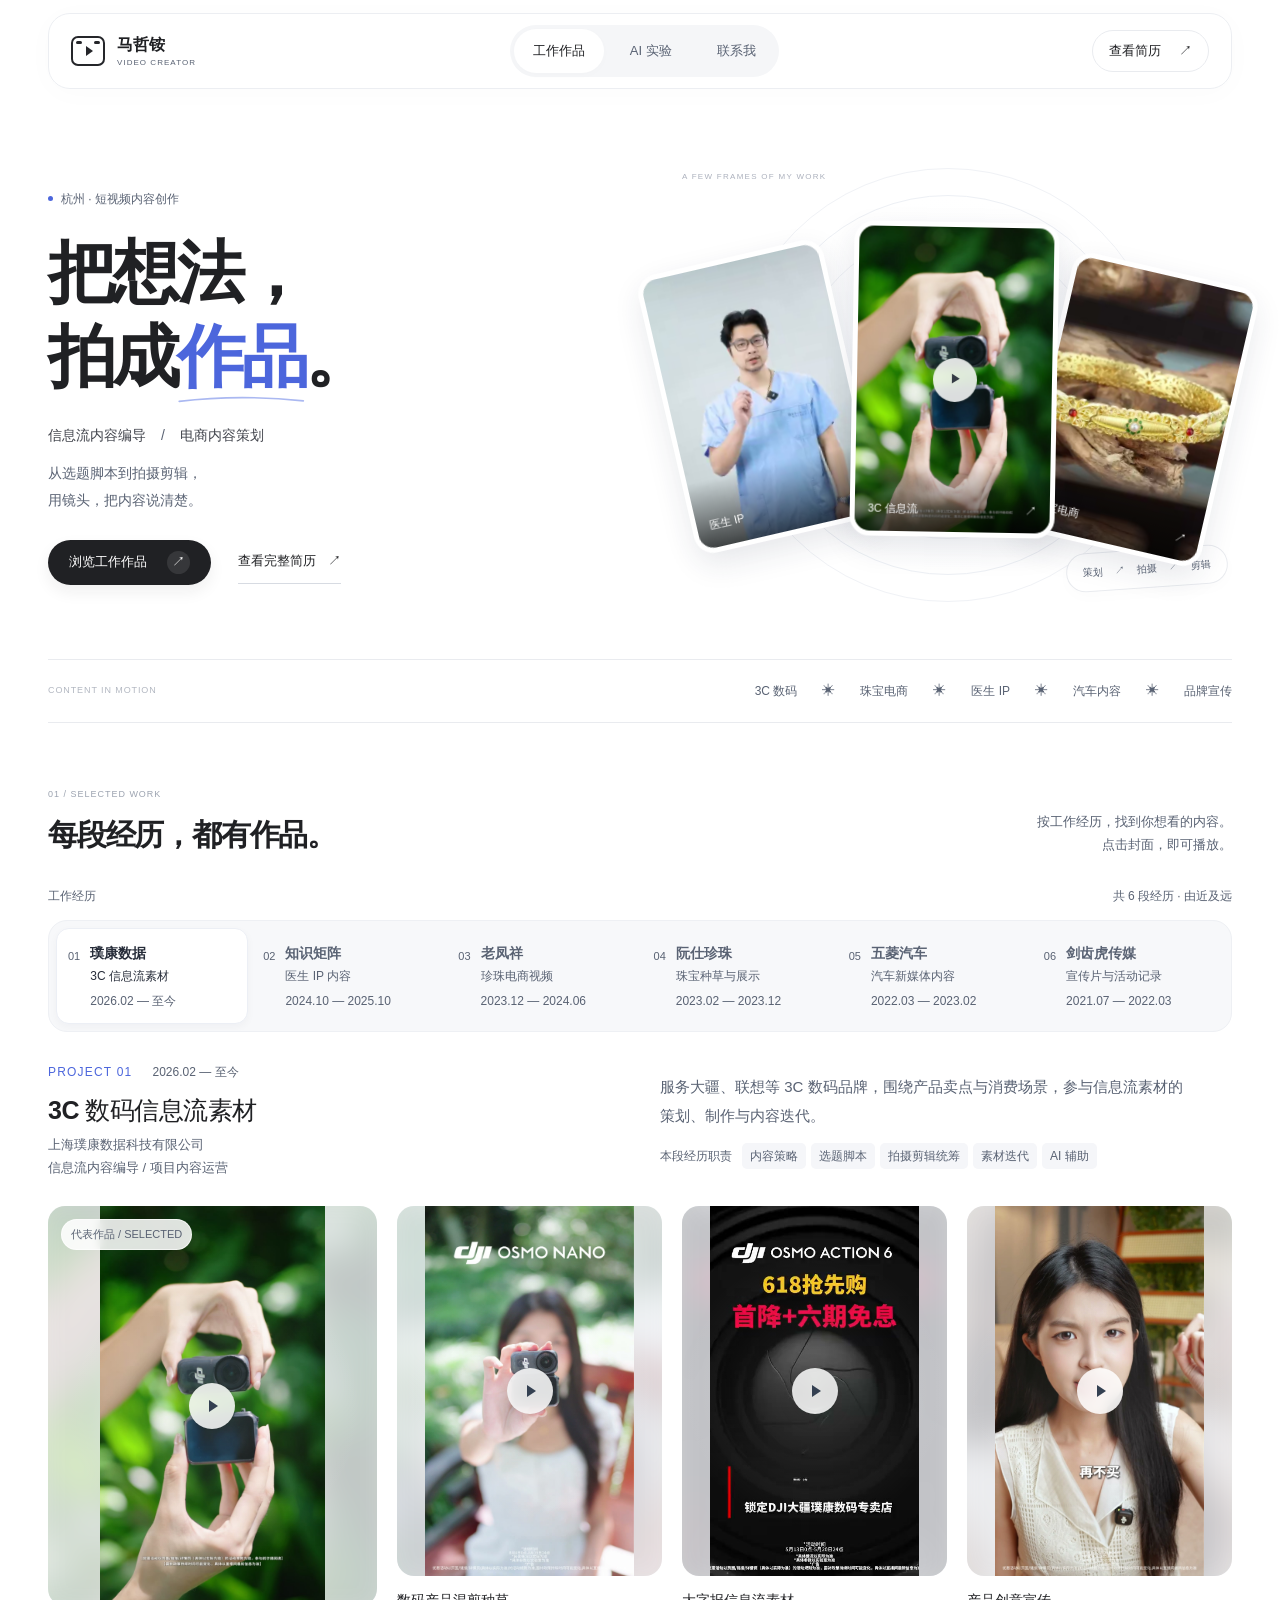
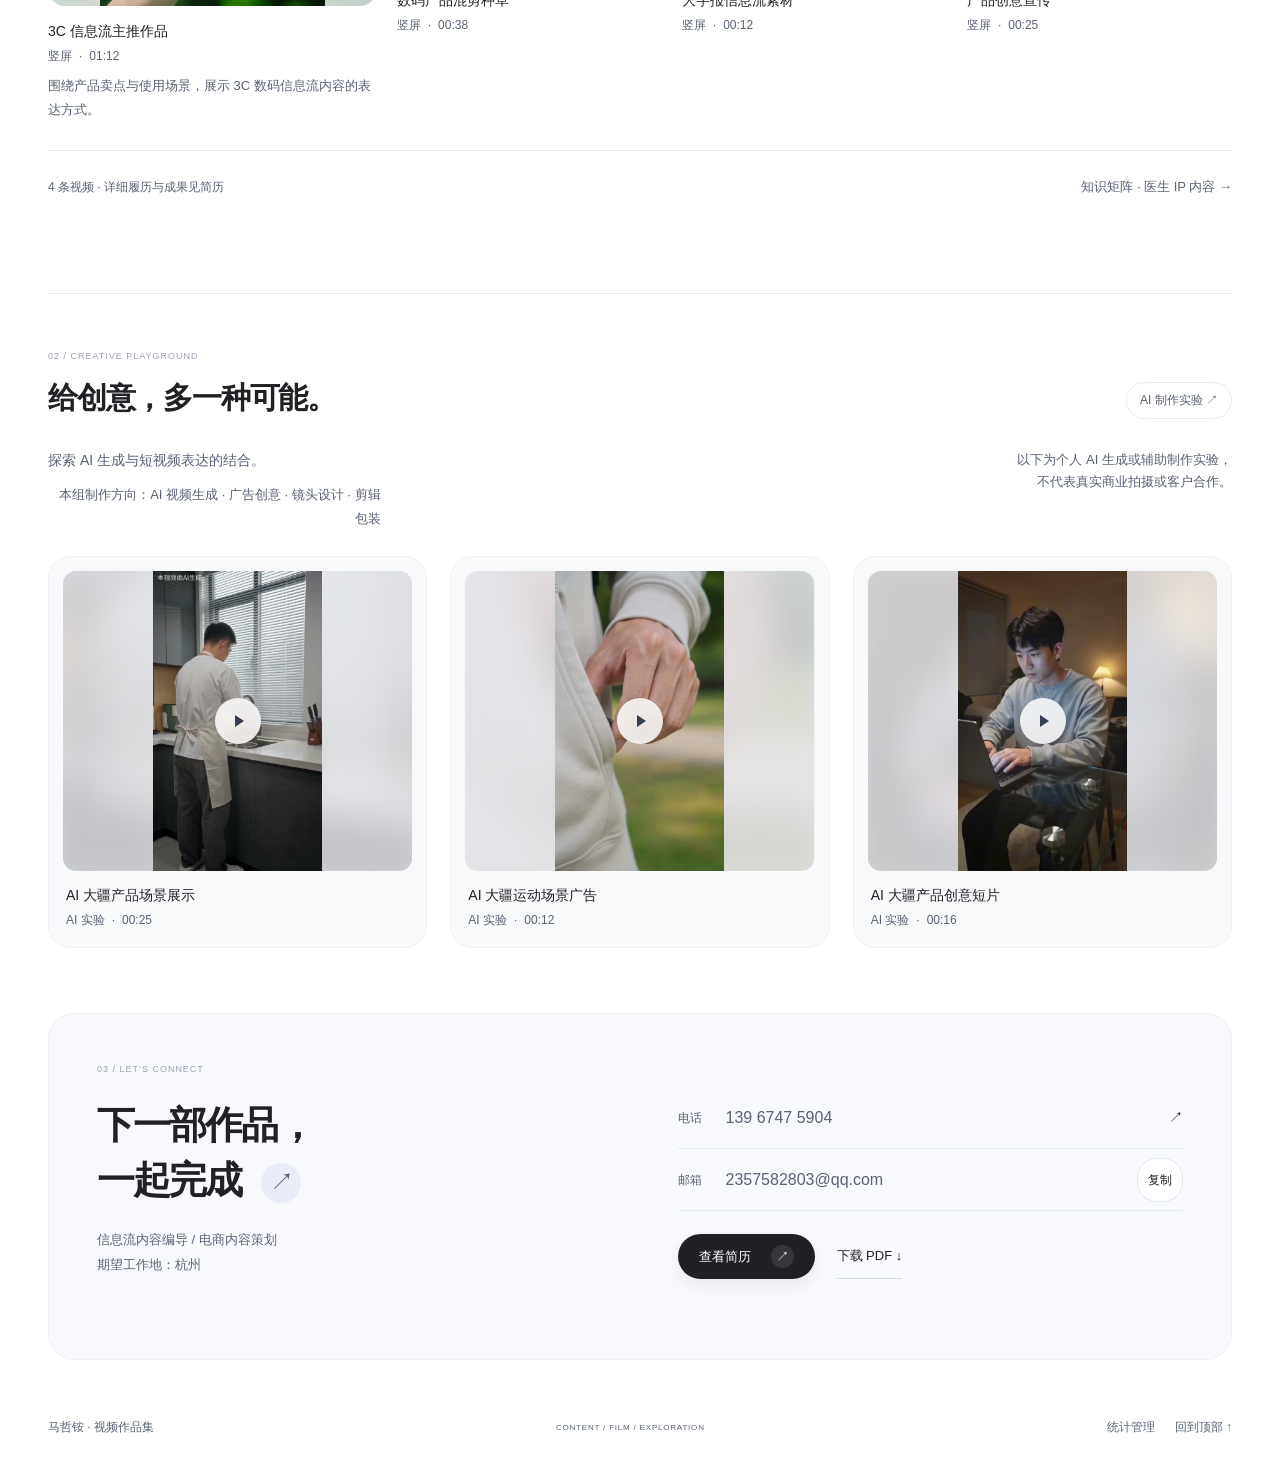
==== commit b606fa04: "Use current video first frames for all posters and refresh replaced video" ====
--- a/index.html
+++ b/index.html
@@ -14,16 +14,16 @@
   <meta property="og:title" content="马哲铵 · 视频作品集">
   <meta property="og:description" content="按工作经历浏览 3C、电商、医生 IP、汽车与宣传片作品。">
   <meta property="og:url" content="https://fp7f2tt2m7-gif.github.io/mazhean-video-portfolio/">
-  <meta property="og:image" content="https://fp7f2tt2m7-gif.github.io/mazhean-video-portfolio/assets/social-card.png">
+  <meta property="og:image" content="https://fp7f2tt2m7-gif.github.io/mazhean-video-portfolio/assets/social-card.png?v=20261010-first-frame">
   <meta property="og:image:width" content="1200">
   <meta property="og:image:height" content="630">
   <meta name="twitter:card" content="summary_large_image">
   <meta name="twitter:title" content="马哲铵 · 视频作品集">
   <meta name="twitter:description" content="按工作经历浏览 3C、电商、医生 IP、汽车与宣传片作品。">
-  <meta name="twitter:image" content="https://fp7f2tt2m7-gif.github.io/mazhean-video-portfolio/assets/social-card.png">
+  <meta name="twitter:image" content="https://fp7f2tt2m7-gif.github.io/mazhean-video-portfolio/assets/social-card.png?v=20261010-first-frame">
   <title>马哲铵 · 视频作品集</title>
   <link rel="icon" href="favicon.svg" type="image/svg+xml">
-  <link rel="stylesheet" href="motion.css?v=20261009-motion">
+  <link rel="stylesheet" href="motion.css?v=20261010-first-frame">
 </head>
 <body>
   <a class="skip-link" href="#portfolio">跳到作品</a>
@@ -37,9 +37,9 @@
       <div class="hero-copy"><p class="intro-pill"><span></span>杭州 · 短视频内容创作</p><h1 id="hero-title"><span class="hero-line">把想法，</span><span class="hero-line">拍成<span class="accent-word">作品<svg viewBox="0 0 230 15" aria-hidden="true"><path d="M4 10 Q110 -3 226 9"/></svg></span>。</span></h1><p class="hero-role">信息流内容编导 <span>/</span> 电商内容策划</p><p class="hero-description">从选题脚本到拍摄剪辑，<br>用镜头，把内容说清楚。</p><div class="hero-actions"><a class="button button-dark magnetic" href="#portfolio"><span>浏览工作作品</span><span class="button-arrow" aria-hidden="true">↗</span></a><a class="text-link" href="resume.pdf" target="_blank" rel="noopener">查看完整简历 <span aria-hidden="true">↗</span></a></div></div>
       <div class="hero-scene" aria-label="直接播放代表作品">
         <div class="scene-orbit" aria-hidden="true"></div><span class="scene-label">A FEW FRAMES OF MY WORK</span>
-        <button class="scene-card scene-card-one" data-play="doctor-ip" data-index="0" aria-label="播放医生 IP 主推作品"><img src="assets/posters/doctor-ip/01-主推案例.jpg" alt="医生 IP 视频画面"><span class="scene-card-info"><b>医生 IP</b><i>↗</i></span></button>
-        <button class="scene-card scene-card-two" data-play="pukang-infoflow" data-index="0" aria-label="播放3C 信息流主推作品"><img src="assets/posters/pukang-infoflow/01-主推案例.jpg" alt="3C 信息流视频画面"><span class="scene-card-info"><b>3C 信息流</b><i>↗</i></span><span class="scene-play" aria-hidden="true">▶</span></button>
-        <button class="scene-card scene-card-three" data-play="laofengxiang" data-index="0" aria-label="播放珍珠电商主推作品"><img src="assets/posters/laofengxiang/01-主推案例.jpg" alt="珍珠电商视频画面"><span class="scene-card-info"><b>珠宝电商</b><i>↗</i></span></button>
+        <button class="scene-card scene-card-one" data-play="doctor-ip" data-index="0" aria-label="播放医生 IP 主推作品"><img src="assets/posters/doctor-ip/01-主推案例.jpg?v=20261010-first-frame" alt="医生 IP 视频画面"><span class="scene-card-info"><b>医生 IP</b><i>↗</i></span></button>
+        <button class="scene-card scene-card-two" data-play="pukang-infoflow" data-index="0" aria-label="播放3C 信息流主推作品"><img src="assets/posters/pukang-infoflow/01-主推案例.jpg?v=20261010-first-frame" alt="3C 信息流视频画面"><span class="scene-card-info"><b>3C 信息流</b><i>↗</i></span><span class="scene-play" aria-hidden="true">▶</span></button>
+        <button class="scene-card scene-card-three" data-play="laofengxiang" data-index="0" aria-label="播放珍珠电商主推作品"><img src="assets/posters/laofengxiang/01-主推案例.jpg?v=20261010-first-frame" alt="珍珠电商视频画面"><span class="scene-card-info"><b>珠宝电商</b><i>↗</i></span></button>
         <span class="scene-tag">策划 <i>↗</i> 拍摄 <i>↗</i> 剪辑</span>
       </div>
     </section>
@@ -58,6 +58,6 @@
   <nav class="mobile-dock" aria-label="手机快捷导航"><a href="#portfolio" data-section="portfolio">选择经历</a><a href="resume.pdf" target="_blank" rel="noopener">查看简历 ↗</a><a href="#contact" data-section="contact">联系我</a></nav>
   <dialog id="video-dialog" class="video-dialog" aria-labelledby="player-title"><div class="dialog-heading"><div><p id="player-context"></p><h2 id="player-title">视频作品</h2></div><button id="close-player" class="close-player" aria-label="关闭视频">×</button></div><div class="player-stage"><video id="video-player" controls playsinline preload="none"></video><div id="player-status" class="player-status" role="status" hidden><span class="loading-spinner"></span><p id="player-message">正在加载视频…</p><button id="retry-player" class="button button-light" hidden>重新加载</button></div></div><div class="dialog-footer"><div class="player-info"><span id="player-position" aria-label="当前作品序号" aria-live="polite"></span><span id="player-detail"></span></div><div class="player-controls"><button id="previous-video" class="text-link">← 上一条</button><button id="next-video" class="text-link">下一条 →</button></div></div></dialog>
   <noscript><div class="noscript-message">请启用 JavaScript 浏览作品。你也可以直接<a href="resume.pdf">查看简历</a>或通过电话 139 6747 5904 联系。</div></noscript>
-  <script src="vendor/anime-4.5.0.umd.min.js"></script><script src="video-config.js?v=20261009-motion"></script><script src="local-videos.js?v=20261009-motion"></script><script src="metadata.js?v=20261009-motion"></script><script src="portfolio-data.js?v=20261009-motion"></script><script src="portfolio.js?v=20261009-motion"></script><script src="motion.js?v=20261009-motion"></script><script src="analytics.js?v=20261009-motion"></script>
+  <script src="vendor/anime-4.5.0.umd.min.js"></script><script src="video-config.js?v=20261010-first-frame"></script><script src="local-videos.js?v=20261010-first-frame"></script><script src="metadata.js?v=20261010-first-frame"></script><script src="portfolio-data.js?v=20261010-first-frame"></script><script src="portfolio.js?v=20261010-first-frame"></script><script src="motion.js?v=20261010-first-frame"></script><script src="analytics.js?v=20261010-first-frame"></script>
 </body>
 </html>
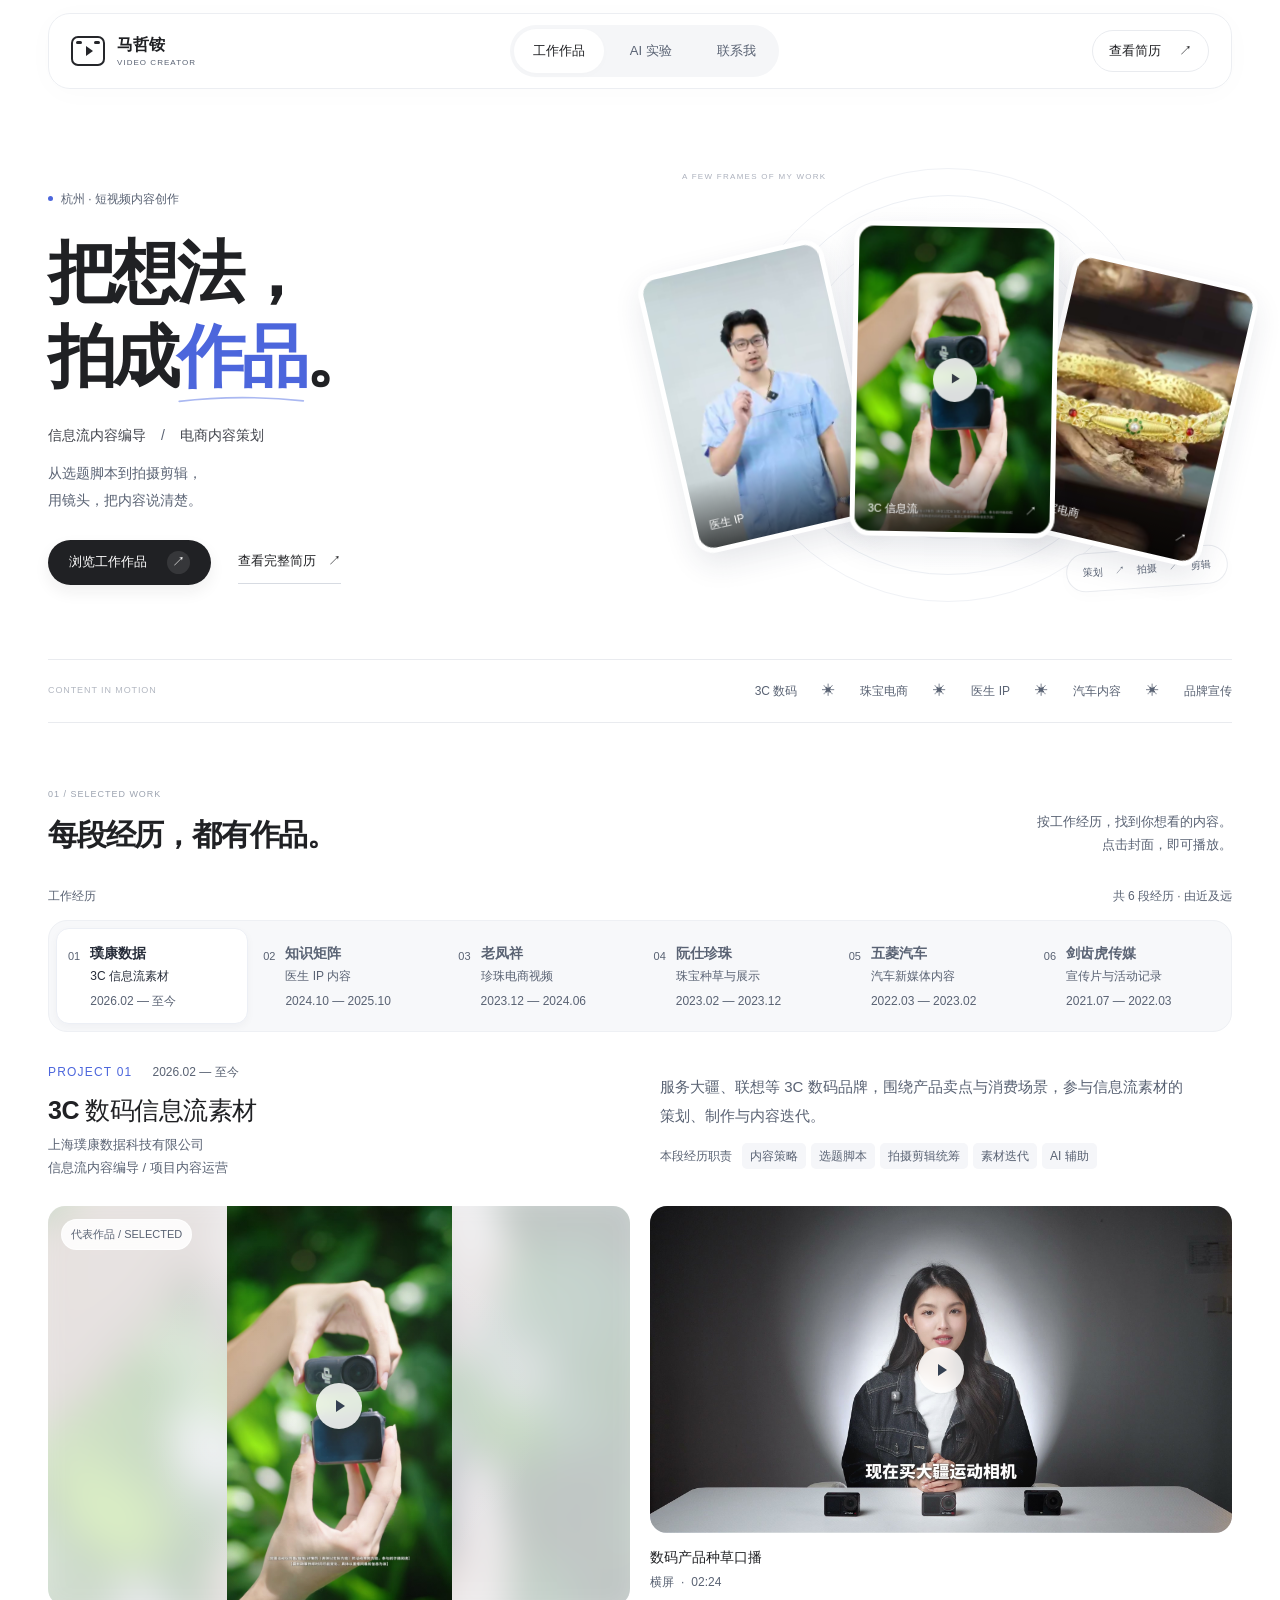
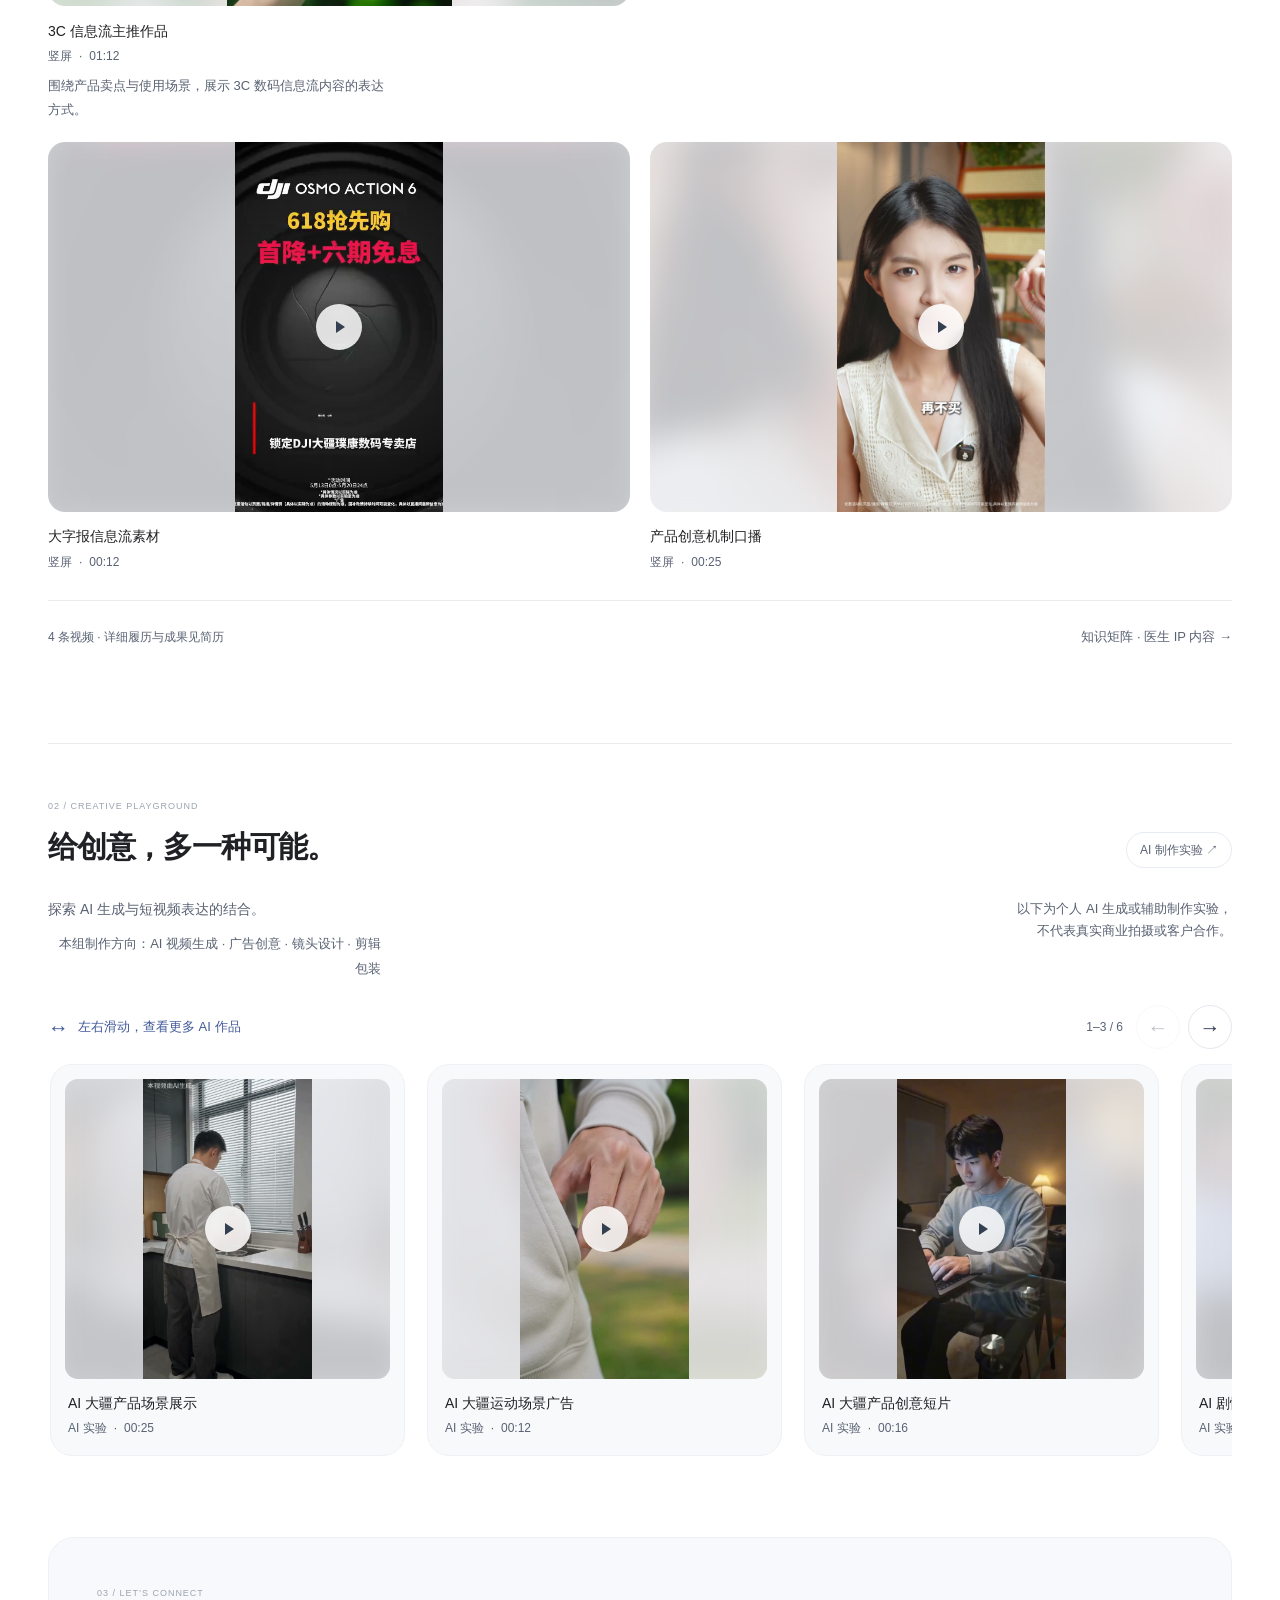
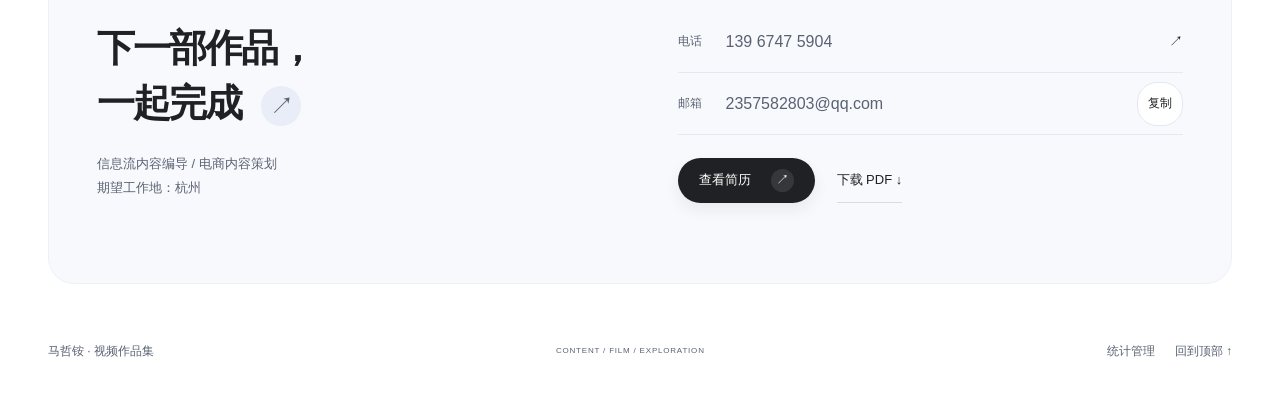
==== commit 25859057: "Update portfolio videos and add horizontal AI gallery" ====
--- a/index.html
+++ b/index.html
@@ -14,16 +14,17 @@
   <meta property="og:title" content="马哲铵 · 视频作品集">
   <meta property="og:description" content="按工作经历浏览 3C、电商、医生 IP、汽车与宣传片作品。">
   <meta property="og:url" content="https://fp7f2tt2m7-gif.github.io/mazhean-video-portfolio/">
-  <meta property="og:image" content="https://fp7f2tt2m7-gif.github.io/mazhean-video-portfolio/assets/social-card.png?v=20261010-first-frame">
+  <meta property="og:image" content="https://fp7f2tt2m7-gif.github.io/mazhean-video-portfolio/assets/social-card.png?v=20261020-update">
   <meta property="og:image:width" content="1200">
   <meta property="og:image:height" content="630">
   <meta name="twitter:card" content="summary_large_image">
   <meta name="twitter:title" content="马哲铵 · 视频作品集">
   <meta name="twitter:description" content="按工作经历浏览 3C、电商、医生 IP、汽车与宣传片作品。">
-  <meta name="twitter:image" content="https://fp7f2tt2m7-gif.github.io/mazhean-video-portfolio/assets/social-card.png?v=20261010-first-frame">
+  <meta name="twitter:image" content="https://fp7f2tt2m7-gif.github.io/mazhean-video-portfolio/assets/social-card.png?v=20261020-update">
   <title>马哲铵 · 视频作品集</title>
   <link rel="icon" href="favicon.svg" type="image/svg+xml">
-  <link rel="stylesheet" href="motion.css?v=20261010-first-frame">
+  <link rel="stylesheet" href="motion.css?v=20261020-update">
+  <link rel="stylesheet" href="ai-carousel.css?v=20261020-update">
 </head>
 <body>
   <a class="skip-link" href="#portfolio">跳到作品</a>
@@ -37,9 +38,9 @@
       <div class="hero-copy"><p class="intro-pill"><span></span>杭州 · 短视频内容创作</p><h1 id="hero-title"><span class="hero-line">把想法，</span><span class="hero-line">拍成<span class="accent-word">作品<svg viewBox="0 0 230 15" aria-hidden="true"><path d="M4 10 Q110 -3 226 9"/></svg></span>。</span></h1><p class="hero-role">信息流内容编导 <span>/</span> 电商内容策划</p><p class="hero-description">从选题脚本到拍摄剪辑，<br>用镜头，把内容说清楚。</p><div class="hero-actions"><a class="button button-dark magnetic" href="#portfolio"><span>浏览工作作品</span><span class="button-arrow" aria-hidden="true">↗</span></a><a class="text-link" href="resume.pdf" target="_blank" rel="noopener">查看完整简历 <span aria-hidden="true">↗</span></a></div></div>
       <div class="hero-scene" aria-label="直接播放代表作品">
         <div class="scene-orbit" aria-hidden="true"></div><span class="scene-label">A FEW FRAMES OF MY WORK</span>
-        <button class="scene-card scene-card-one" data-play="doctor-ip" data-index="0" aria-label="播放医生 IP 主推作品"><img src="assets/posters/doctor-ip/01-主推案例.jpg?v=20261010-first-frame" alt="医生 IP 视频画面"><span class="scene-card-info"><b>医生 IP</b><i>↗</i></span></button>
-        <button class="scene-card scene-card-two" data-play="pukang-infoflow" data-index="0" aria-label="播放3C 信息流主推作品"><img src="assets/posters/pukang-infoflow/01-主推案例.jpg?v=20261010-first-frame" alt="3C 信息流视频画面"><span class="scene-card-info"><b>3C 信息流</b><i>↗</i></span><span class="scene-play" aria-hidden="true">▶</span></button>
-        <button class="scene-card scene-card-three" data-play="laofengxiang" data-index="0" aria-label="播放珍珠电商主推作品"><img src="assets/posters/laofengxiang/01-主推案例.jpg?v=20261010-first-frame" alt="珍珠电商视频画面"><span class="scene-card-info"><b>珠宝电商</b><i>↗</i></span></button>
+        <button class="scene-card scene-card-one" data-play="doctor-ip" data-index="0" aria-label="播放医生 IP 主推作品"><img src="assets/posters/doctor-ip/01-主推案例.jpg?v=20261020-horizontal" alt="医生 IP 视频画面"><span class="scene-card-info"><b>医生 IP</b><i>↗</i></span></button>
+        <button class="scene-card scene-card-two" data-play="pukang-infoflow" data-index="0" aria-label="播放3C 信息流主推作品"><img src="assets/posters/pukang-infoflow/01-主推案例.jpg?v=20261020-horizontal" alt="3C 信息流视频画面"><span class="scene-card-info"><b>3C 信息流</b><i>↗</i></span><span class="scene-play" aria-hidden="true">▶</span></button>
+        <button class="scene-card scene-card-three" data-play="laofengxiang" data-index="0" aria-label="播放珍珠电商主推作品"><img src="assets/posters/laofengxiang/01-主推案例.jpg?v=20261020-horizontal" alt="珍珠电商视频画面"><span class="scene-card-info"><b>珠宝电商</b><i>↗</i></span></button>
         <span class="scene-tag">策划 <i>↗</i> 拍摄 <i>↗</i> 剪辑</span>
       </div>
     </section>
@@ -51,13 +52,13 @@
         <div class="project-panel" id="project-panel" role="tabpanel" tabindex="0" aria-live="polite"></div>
       </div>
     </section>
-    <section class="experiments wrapper" id="experiments" aria-labelledby="experiments-title"><div class="section-heading"><div><p class="eyebrow">02 / CREATIVE PLAYGROUND</p><h2 id="experiments-title">给创意，多一种可能。</h2></div><span class="outline-label">AI 制作实验 ↗</span></div><div class="experiment-intro"><div><p>探索 AI 生成与短视频表达的结合。</p><p class="experiment-method">本组制作方向：AI 视频生成 · 广告创意 · 镜头设计 · 剪辑包装</p></div><p>以下为个人 AI 生成或辅助制作实验，<br>不代表真实商业拍摄或客户合作。</p></div><div class="experiment-grid" id="experiment-grid"></div></section>
+    <section class="experiments wrapper" id="experiments" aria-labelledby="experiments-title"><div class="section-heading"><div><p class="eyebrow">02 / CREATIVE PLAYGROUND</p><h2 id="experiments-title">给创意，多一种可能。</h2></div><span class="outline-label">AI 制作实验 ↗</span></div><div class="experiment-intro"><div><p>探索 AI 生成与短视频表达的结合。</p><p class="experiment-method">本组制作方向：AI 视频生成 · 广告创意 · 镜头设计 · 剪辑包装</p></div><p>以下为个人 AI 生成或辅助制作实验，<br>不代表真实商业拍摄或客户合作。</p></div><div class="experiment-toolbar"><p id="experiment-scroll-hint" class="experiment-scroll-hint"><span aria-hidden="true">↔</span><span>左右滑动，查看更多 AI 作品</span></p><div class="experiment-navigation"><span id="experiment-position" class="experiment-position" aria-live="polite" aria-atomic="true">共 6 条</span><button id="experiment-previous" class="experiment-arrow" aria-label="向左查看更多 AI 作品" aria-controls="experiment-grid" disabled>←</button><button id="experiment-next" class="experiment-arrow" aria-label="向右查看更多 AI 作品" aria-controls="experiment-grid">→</button></div></div><div class="experiment-grid" id="experiment-grid" role="region" tabindex="0" aria-label="AI 视频作品，左右滚动查看" aria-describedby="experiment-scroll-hint"></div></section>
     <section class="contact wrapper" id="contact" aria-labelledby="contact-title"><div><p class="eyebrow">03 / LET’S CONNECT</p><h2 id="contact-title">下一部作品，<br>一起完成<span>↗</span></h2><p>信息流内容编导 / 电商内容策划<br>期望工作地：杭州</p></div><div class="contact-details"><a class="contact-row" href="tel:13967475904"><span>电话</span><strong>139 6747 5904</strong><span aria-hidden="true">↗</span></a><div class="contact-row"><span>邮箱</span><a href="mailto:2357582803@qq.com"><strong>2357582803@qq.com</strong></a><button class="copy-button" data-copy="2357582803@qq.com" aria-label="复制邮箱">复制</button></div><div class="contact-resume"><a class="button button-dark magnetic" href="resume.pdf" target="_blank" rel="noopener">查看简历 <span class="button-arrow">↗</span></a><a class="text-link" href="resume.pdf" download="简历-马哲铵.pdf">下载 PDF ↓</a></div><p id="copy-status" class="copy-status" role="status"></p></div></section>
   </main>
   <footer class="site-footer wrapper"><span>马哲铵 · 视频作品集</span><span>CONTENT / FILM / EXPLORATION</span><div class="footer-links"><a class="stats-entry" href="stats.html" aria-label="打开访问统计管理">统计管理</a><a href="#top">回到顶部 ↑</a></div></footer>
   <nav class="mobile-dock" aria-label="手机快捷导航"><a href="#portfolio" data-section="portfolio">选择经历</a><a href="resume.pdf" target="_blank" rel="noopener">查看简历 ↗</a><a href="#contact" data-section="contact">联系我</a></nav>
   <dialog id="video-dialog" class="video-dialog" aria-labelledby="player-title"><div class="dialog-heading"><div><p id="player-context"></p><h2 id="player-title">视频作品</h2></div><button id="close-player" class="close-player" aria-label="关闭视频">×</button></div><div class="player-stage"><video id="video-player" controls playsinline preload="none"></video><div id="player-status" class="player-status" role="status" hidden><span class="loading-spinner"></span><p id="player-message">正在加载视频…</p><button id="retry-player" class="button button-light" hidden>重新加载</button></div></div><div class="dialog-footer"><div class="player-info"><span id="player-position" aria-label="当前作品序号" aria-live="polite"></span><span id="player-detail"></span></div><div class="player-controls"><button id="previous-video" class="text-link">← 上一条</button><button id="next-video" class="text-link">下一条 →</button></div></div></dialog>
   <noscript><div class="noscript-message">请启用 JavaScript 浏览作品。你也可以直接<a href="resume.pdf">查看简历</a>或通过电话 139 6747 5904 联系。</div></noscript>
-  <script src="vendor/anime-4.5.0.umd.min.js"></script><script src="video-config.js?v=20261010-first-frame"></script><script src="local-videos.js?v=20261010-first-frame"></script><script src="metadata.js?v=20261010-first-frame"></script><script src="portfolio-data.js?v=20261010-first-frame"></script><script src="portfolio.js?v=20261010-first-frame"></script><script src="motion.js?v=20261010-first-frame"></script><script src="analytics.js?v=20261010-first-frame"></script>
+  <script src="vendor/anime-4.5.0.umd.min.js?v=20261020-update"></script><script src="video-config.js?v=20261020-update"></script><script src="local-videos.js?v=20261020-update"></script><script src="metadata.js?v=20261020-update"></script><script src="portfolio-data.js?v=20261020-update"></script><script src="portfolio.js?v=20261020-update"></script><script src="ai-carousel.js?v=20261020-update"></script><script src="motion.js?v=20261020-update"></script><script src="analytics.js?v=20261020-update"></script>
 </body>
 </html>
--- a/motion.css
+++ b/motion.css
@@ -1936,3 +1936,23 @@
     opacity: 1!important;
   }
 }
+
+/* Horizontal replacement: retain the full frame and size the stage to the video. */
+.video-dialog[data-format="landscape"] .player-stage { min-height: 0; }
+.video-dialog[data-format="landscape"] #video-player {
+  height: auto;
+  aspect-ratio: var(--video-ratio,16 / 9);
+  max-height: min(68dvh,650px);
+}
+@media(min-width:521px) and (max-width:620px) {
+  .hero-scene .scene-orbit { width:190px; height:190px; }
+  .hero-scene .scene-orbit:before { inset:-15px; }
+}
+@media(max-width:520px) {
+  /* A full-width featured card avoids the sparse first row in mixed galleries. */
+  .work-gallery.is-mixed .primary-work.is-portrait { grid-column:1 / -1; }
+  .work-gallery.is-mixed .primary-work.is-portrait .primary-poster { height:min(104vw,390px); }
+}
+@media(orientation:landscape) and (max-height:500px) {
+  .video-dialog[data-format="landscape"] #video-player { height:100%; max-height:none; aspect-ratio:auto; }
+}
--- a/ai-carousel.css
+++ b/ai-carousel.css
@@ -0,0 +1,80 @@
+/* One horizontal row at every width; retain native touch and trackpad scrolling. */
+.experiment-toolbar {
+  display:flex;
+  justify-content:space-between;
+  align-items:center;
+  gap:16px;
+  margin:20px 0 13px;
+}
+.experiment-scroll-hint {
+  display:flex;
+  align-items:center;
+  gap:9px;
+  color:#435a9a;
+  font-size:13px;
+  line-height:1.7;
+}
+.experiment-scroll-hint>span:first-child { font-size:21px; line-height:1; }
+.experiment-navigation { display:flex; align-items:center; gap:8px; flex-shrink:0; }
+.experiment-position {
+  min-width:56px;
+  margin-right:5px;
+  text-align:right;
+  color:#596273;
+  font-size:12px;
+  font-variant-numeric:tabular-nums;
+}
+.experiment-arrow {
+  display:grid;
+  place-items:center;
+  width:44px;
+  height:44px;
+  border:1px solid #e4e8ef;
+  border-radius:50%;
+  background:#fff;
+  color:#2b354c;
+  font-size:21px;
+  transition:background .2s,border-color .2s;
+}
+.experiment-arrow:hover:not(:disabled) { background:#f0f3fa; border-color:#cbd5eb; }
+.experiment-arrow:disabled { opacity:.3; cursor:default; }
+#experiment-grid {
+  display:flex;
+  flex-wrap:nowrap;
+  gap:22px;
+  overflow-x:auto;
+  overscroll-behavior-x:contain;
+  scroll-snap-type:x proximity;
+  scroll-padding-inline:2px;
+  padding:2px 2px 16px;
+  scrollbar-width:thin;
+  scrollbar-color:#c8d1e3 #f2f4f8;
+}
+#experiment-grid::-webkit-scrollbar { height:5px; }
+#experiment-grid::-webkit-scrollbar-track { background:#f2f4f8; border-radius:8px; }
+#experiment-grid::-webkit-scrollbar-thumb { background:#c8d1e3; border-radius:8px; }
+#experiment-grid:focus-visible { outline:2px solid var(--blue); outline-offset:5px; border-radius:14px; }
+#experiment-grid .video-card {
+  display:block;
+  flex:0 0 clamp(270px,calc((100% - 44px) / 3.2),380px);
+  scroll-snap-align:start;
+}
+#experiment-grid .video-poster { height:300px; }
+#experiment-grid h4 { margin:13px 0 4px; padding-inline:3px; }
+#experiment-grid .video-meta { padding:0 3px 3px; }
+@media(max-width:900px) {
+  #experiment-grid { gap:16px; }
+  #experiment-grid .video-card { flex-basis:44%; }
+  #experiment-grid .video-poster { height:280px; }
+}
+@media(max-width:520px) {
+  .experiment-toolbar { align-items:flex-start; flex-wrap:wrap; gap:7px 14px; margin:16px 0 12px; }
+  .experiment-scroll-hint { flex:1 1 170px; min-height:44px; font-size:12px; gap:7px; }
+  .experiment-navigation { margin-left:auto; gap:6px; }
+  .experiment-position { min-width:44px; margin-right:2px; font-size:11px; }
+  #experiment-grid { gap:13px; padding-bottom:13px; }
+  #experiment-grid .video-card { flex-basis:85%; padding:11px; }
+  #experiment-grid .video-poster { height:340px; grid-row:auto; grid-column:auto; }
+  #experiment-grid h4 { margin:12px 0 5px; padding-inline:2px; }
+  #experiment-grid .video-meta { padding:0 2px 3px; }
+}
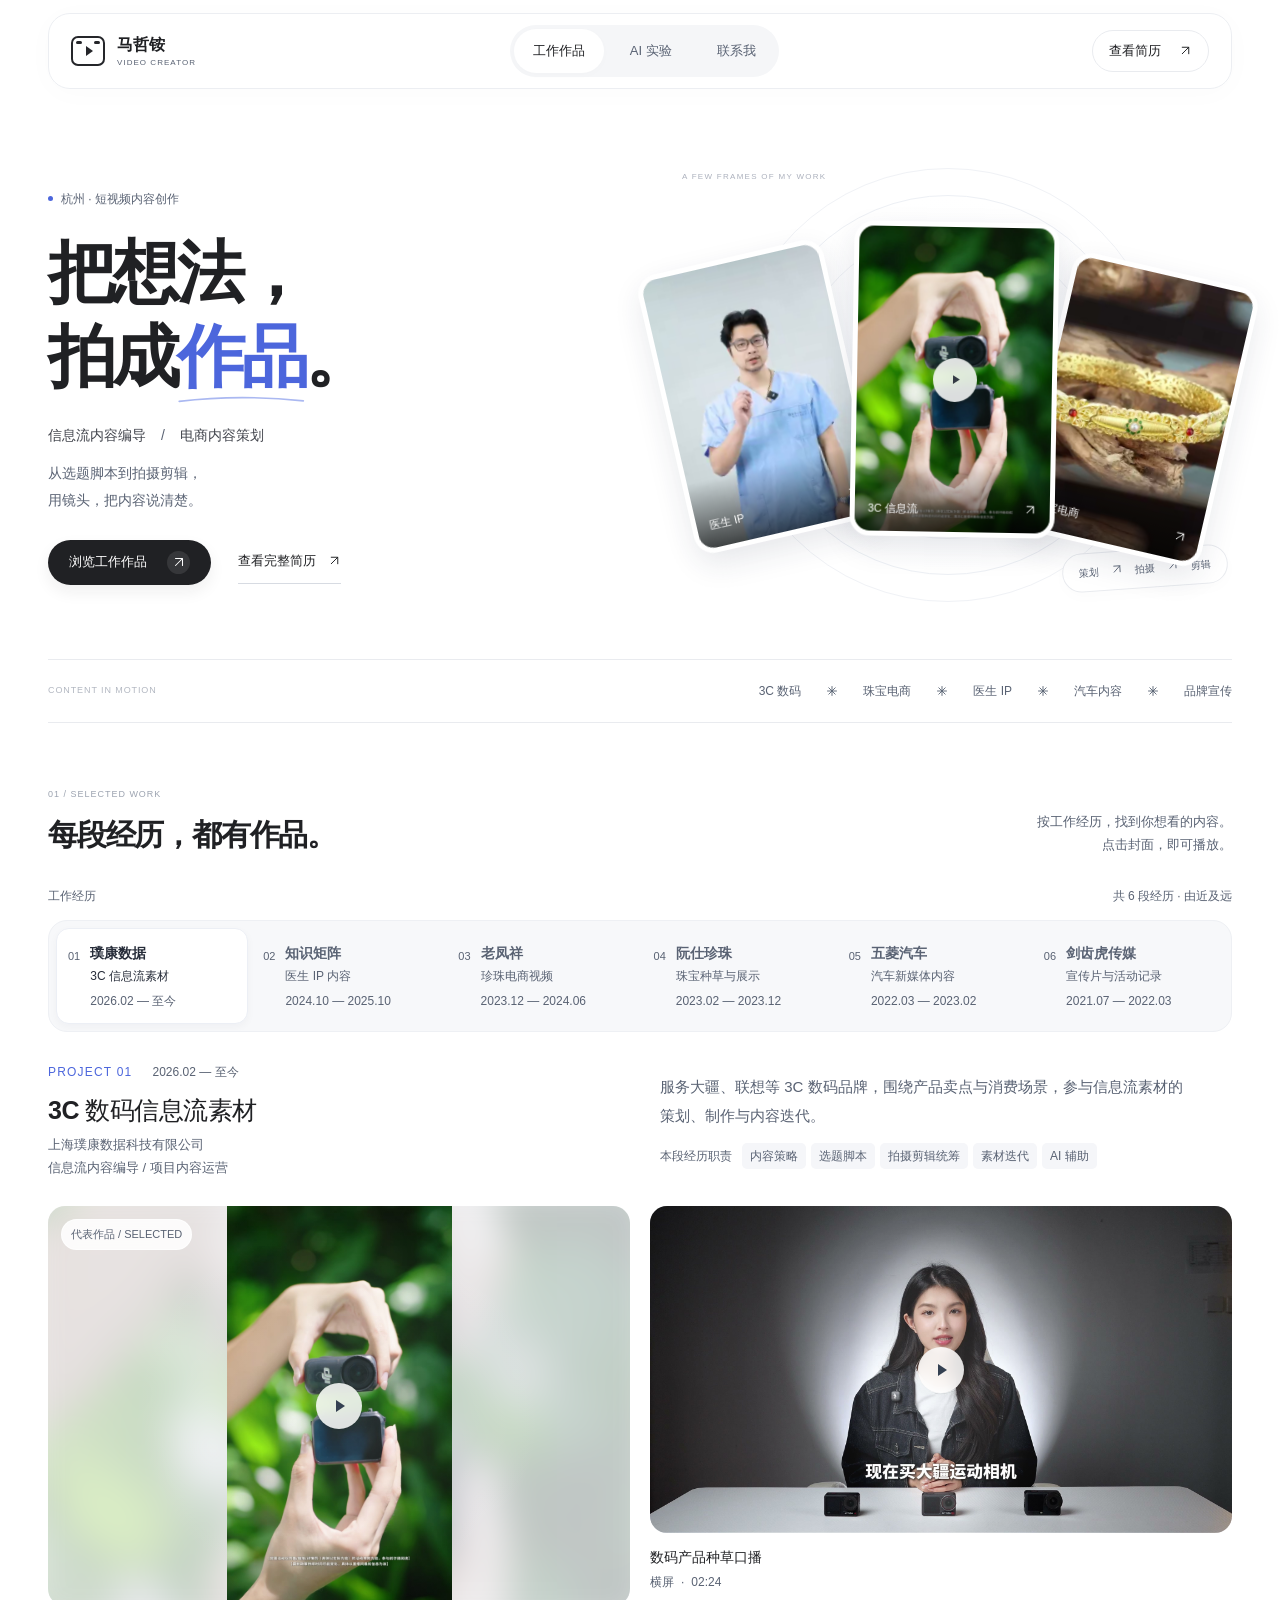
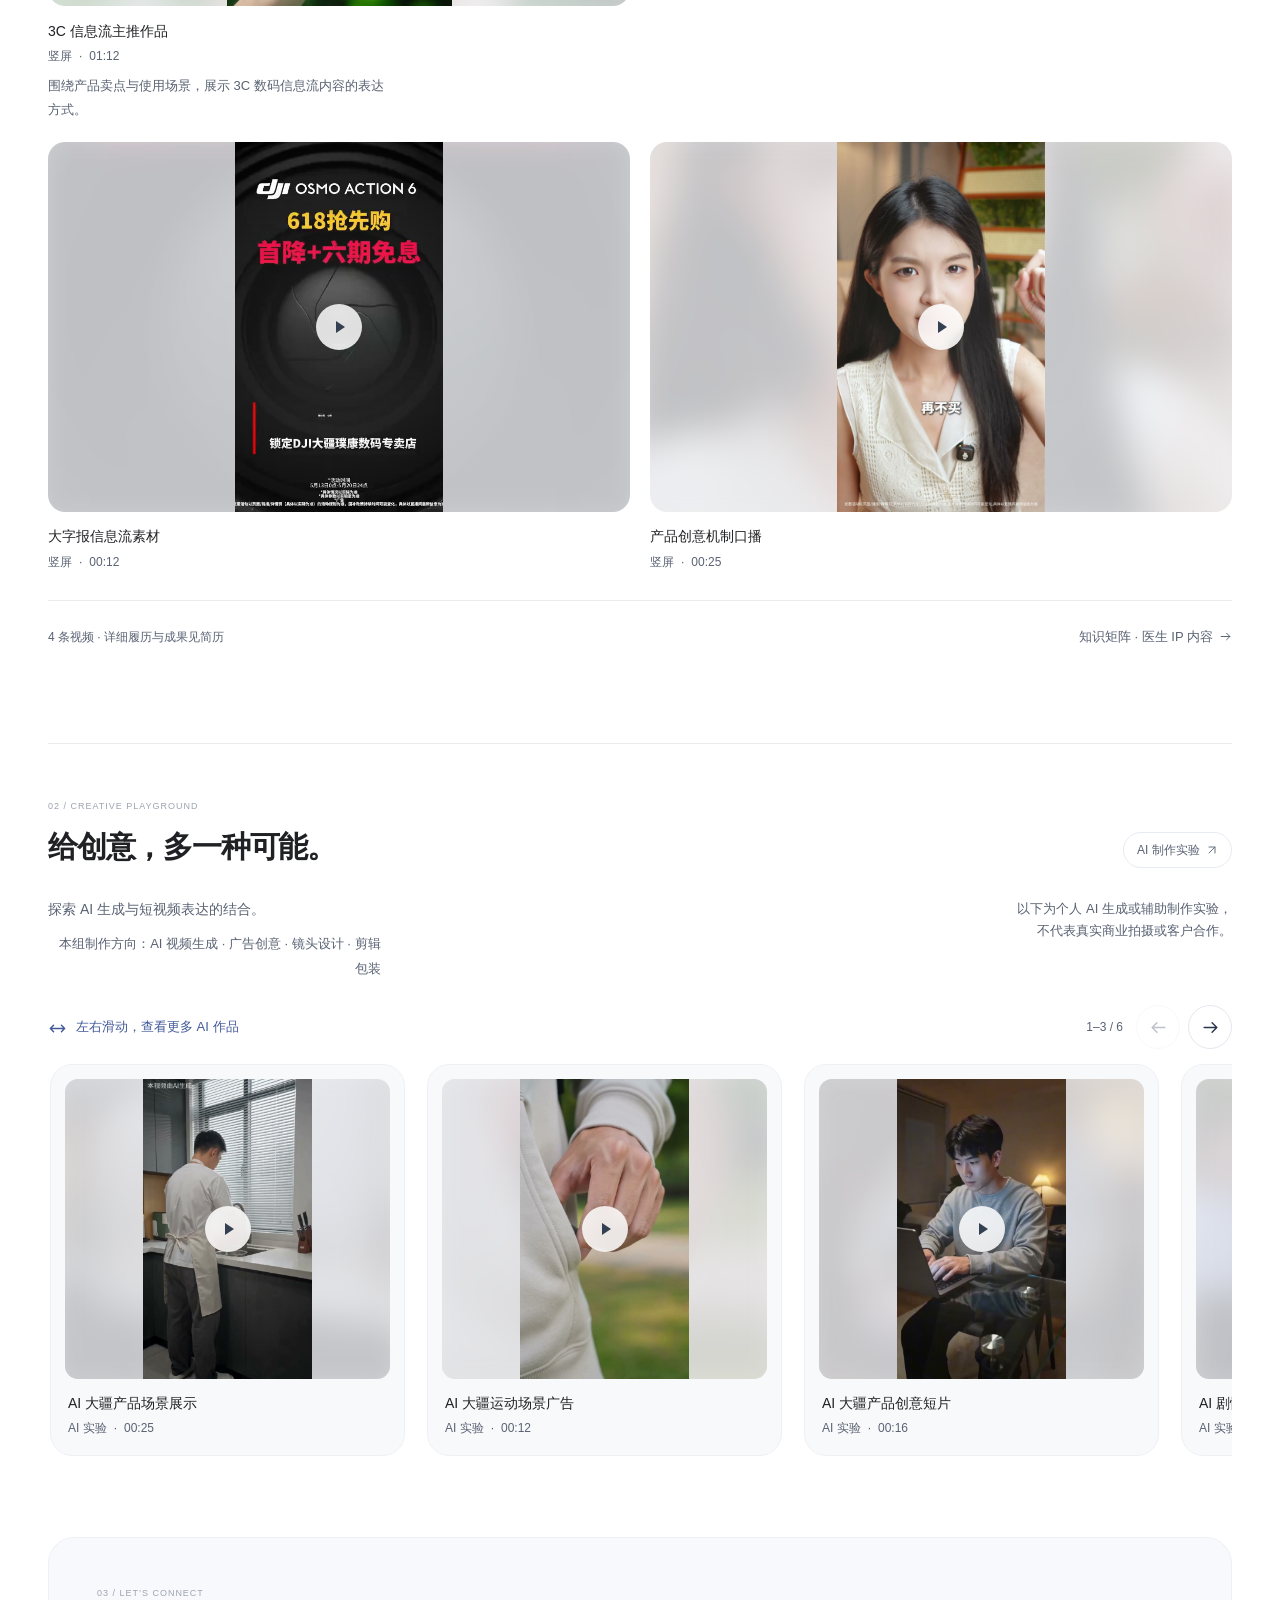
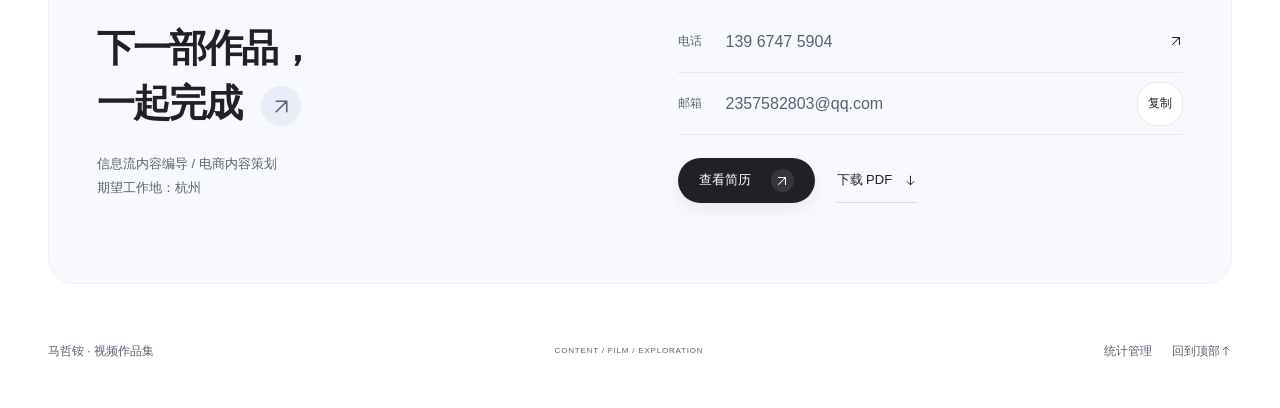
==== commit 9558435b: "Use vector UI icons for consistent mobile rendering" ====
--- a/index.html
+++ b/index.html
@@ -23,28 +23,29 @@
   <meta name="twitter:image" content="https://fp7f2tt2m7-gif.github.io/mazhean-video-portfolio/assets/social-card.png?v=20261020-update">
   <title>马哲铵 · 视频作品集</title>
   <link rel="icon" href="favicon.svg" type="image/svg+xml">
-  <link rel="stylesheet" href="motion.css?v=20261020-update">
-  <link rel="stylesheet" href="ai-carousel.css?v=20261020-update">
+  <link rel="stylesheet" href="motion.css?v=20261020-svg-icons">
+  <link rel="stylesheet" href="ai-carousel.css?v=20261020-svg-icons">
+  <link rel="stylesheet" href="ui-icons.css?v=20261020-svg-icons">
 </head>
 <body>
   <a class="skip-link" href="#portfolio">跳到作品</a>
   <header class="site-header wrapper">
     <a class="brand" href="#top"><span class="brand-mark" aria-hidden="true"><i></i></span><span>马哲铵<small>VIDEO CREATOR</small></span></a>
     <nav aria-label="主要导航"><a class="active" href="#portfolio" aria-label="工作作品"><span class="nav-label-full">工作作品</span><span class="nav-label-short" aria-hidden="true">作品</span></a><a href="#experiments" aria-label="AI 实验"><span class="nav-label-full">AI 实验</span><span class="nav-label-short" aria-hidden="true">AI</span></a><a href="#contact" aria-label="联系我"><span class="nav-label-full">联系我</span><span class="nav-label-short" aria-hidden="true">联系</span></a></nav>
-    <a class="header-resume" href="resume.pdf" target="_blank" rel="noopener">查看简历 <span>↗</span></a>
+    <a class="header-resume" href="resume.pdf" target="_blank" rel="noopener">查看简历 <span><svg class="ui-icon" data-ui-icon="north-east" xmlns="http://www.w3.org/2000/svg" viewBox="0 0 24 24" width="20" height="20" fill="none" stroke="currentColor" stroke-width="1.8" stroke-linecap="round" stroke-linejoin="round" aria-hidden="true" focusable="false"><path d="M6 18 18 6M6 6h12v12"/></svg></span></a>
   </header>
   <main id="top">
     <section class="hero wrapper" aria-labelledby="hero-title">
-      <div class="hero-copy"><p class="intro-pill"><span></span>杭州 · 短视频内容创作</p><h1 id="hero-title"><span class="hero-line">把想法，</span><span class="hero-line">拍成<span class="accent-word">作品<svg viewBox="0 0 230 15" aria-hidden="true"><path d="M4 10 Q110 -3 226 9"/></svg></span>。</span></h1><p class="hero-role">信息流内容编导 <span>/</span> 电商内容策划</p><p class="hero-description">从选题脚本到拍摄剪辑，<br>用镜头，把内容说清楚。</p><div class="hero-actions"><a class="button button-dark magnetic" href="#portfolio"><span>浏览工作作品</span><span class="button-arrow" aria-hidden="true">↗</span></a><a class="text-link" href="resume.pdf" target="_blank" rel="noopener">查看完整简历 <span aria-hidden="true">↗</span></a></div></div>
+      <div class="hero-copy"><p class="intro-pill"><span></span>杭州 · 短视频内容创作</p><h1 id="hero-title"><span class="hero-line">把想法，</span><span class="hero-line">拍成<span class="accent-word">作品<svg viewBox="0 0 230 15" aria-hidden="true"><path d="M4 10 Q110 -3 226 9"/></svg></span>。</span></h1><p class="hero-role">信息流内容编导 <span>/</span> 电商内容策划</p><p class="hero-description">从选题脚本到拍摄剪辑，<br>用镜头，把内容说清楚。</p><div class="hero-actions"><a class="button button-dark magnetic" href="#portfolio"><span>浏览工作作品</span><span class="button-arrow" aria-hidden="true"><svg class="ui-icon" data-ui-icon="north-east" xmlns="http://www.w3.org/2000/svg" viewBox="0 0 24 24" width="20" height="20" fill="none" stroke="currentColor" stroke-width="1.8" stroke-linecap="round" stroke-linejoin="round" aria-hidden="true" focusable="false"><path d="M6 18 18 6M6 6h12v12"/></svg></span></a><a class="text-link" href="resume.pdf" target="_blank" rel="noopener">查看完整简历 <span aria-hidden="true"><svg class="ui-icon" data-ui-icon="north-east" xmlns="http://www.w3.org/2000/svg" viewBox="0 0 24 24" width="20" height="20" fill="none" stroke="currentColor" stroke-width="1.8" stroke-linecap="round" stroke-linejoin="round" aria-hidden="true" focusable="false"><path d="M6 18 18 6M6 6h12v12"/></svg></span></a></div></div>
       <div class="hero-scene" aria-label="直接播放代表作品">
         <div class="scene-orbit" aria-hidden="true"></div><span class="scene-label">A FEW FRAMES OF MY WORK</span>
-        <button class="scene-card scene-card-one" data-play="doctor-ip" data-index="0" aria-label="播放医生 IP 主推作品"><img src="assets/posters/doctor-ip/01-主推案例.jpg?v=20261020-horizontal" alt="医生 IP 视频画面"><span class="scene-card-info"><b>医生 IP</b><i>↗</i></span></button>
-        <button class="scene-card scene-card-two" data-play="pukang-infoflow" data-index="0" aria-label="播放3C 信息流主推作品"><img src="assets/posters/pukang-infoflow/01-主推案例.jpg?v=20261020-horizontal" alt="3C 信息流视频画面"><span class="scene-card-info"><b>3C 信息流</b><i>↗</i></span><span class="scene-play" aria-hidden="true">▶</span></button>
-        <button class="scene-card scene-card-three" data-play="laofengxiang" data-index="0" aria-label="播放珍珠电商主推作品"><img src="assets/posters/laofengxiang/01-主推案例.jpg?v=20261020-horizontal" alt="珍珠电商视频画面"><span class="scene-card-info"><b>珠宝电商</b><i>↗</i></span></button>
-        <span class="scene-tag">策划 <i>↗</i> 拍摄 <i>↗</i> 剪辑</span>
+        <button class="scene-card scene-card-one" data-play="doctor-ip" data-index="0" aria-label="播放医生 IP 主推作品"><img src="assets/posters/doctor-ip/01-主推案例.jpg?v=20261020-horizontal" alt="医生 IP 视频画面"><span class="scene-card-info"><b>医生 IP</b><i><svg class="ui-icon" data-ui-icon="north-east" xmlns="http://www.w3.org/2000/svg" viewBox="0 0 24 24" width="20" height="20" fill="none" stroke="currentColor" stroke-width="1.8" stroke-linecap="round" stroke-linejoin="round" aria-hidden="true" focusable="false"><path d="M6 18 18 6M6 6h12v12"/></svg></i></span></button>
+        <button class="scene-card scene-card-two" data-play="pukang-infoflow" data-index="0" aria-label="播放3C 信息流主推作品"><img src="assets/posters/pukang-infoflow/01-主推案例.jpg?v=20261020-horizontal" alt="3C 信息流视频画面"><span class="scene-card-info"><b>3C 信息流</b><i><svg class="ui-icon" data-ui-icon="north-east" xmlns="http://www.w3.org/2000/svg" viewBox="0 0 24 24" width="20" height="20" fill="none" stroke="currentColor" stroke-width="1.8" stroke-linecap="round" stroke-linejoin="round" aria-hidden="true" focusable="false"><path d="M6 18 18 6M6 6h12v12"/></svg></i></span><span class="scene-play" aria-hidden="true"><svg class="ui-icon" data-ui-icon="play" xmlns="http://www.w3.org/2000/svg" viewBox="0 0 24 24" width="20" height="20" fill="none" stroke="currentColor" stroke-width="1.8" stroke-linecap="round" stroke-linejoin="round" aria-hidden="true" focusable="false"><path d="m8 5 11 7-11 7Z" fill="currentColor" stroke="none"/></svg></span></button>
+        <button class="scene-card scene-card-three" data-play="laofengxiang" data-index="0" aria-label="播放珍珠电商主推作品"><img src="assets/posters/laofengxiang/01-主推案例.jpg?v=20261020-horizontal" alt="珍珠电商视频画面"><span class="scene-card-info"><b>珠宝电商</b><i><svg class="ui-icon" data-ui-icon="north-east" xmlns="http://www.w3.org/2000/svg" viewBox="0 0 24 24" width="20" height="20" fill="none" stroke="currentColor" stroke-width="1.8" stroke-linecap="round" stroke-linejoin="round" aria-hidden="true" focusable="false"><path d="M6 18 18 6M6 6h12v12"/></svg></i></span></button>
+        <span class="scene-tag">策划 <i><svg class="ui-icon" data-ui-icon="north-east" xmlns="http://www.w3.org/2000/svg" viewBox="0 0 24 24" width="20" height="20" fill="none" stroke="currentColor" stroke-width="1.8" stroke-linecap="round" stroke-linejoin="round" aria-hidden="true" focusable="false"><path d="M6 18 18 6M6 6h12v12"/></svg></i> 拍摄 <i><svg class="ui-icon" data-ui-icon="north-east" xmlns="http://www.w3.org/2000/svg" viewBox="0 0 24 24" width="20" height="20" fill="none" stroke="currentColor" stroke-width="1.8" stroke-linecap="round" stroke-linejoin="round" aria-hidden="true" focusable="false"><path d="M6 18 18 6M6 6h12v12"/></svg></i> 剪辑</span>
       </div>
     </section>
-    <div class="skill-strip wrapper" aria-label="作品方向"><span>CONTENT IN MOTION</span><p>3C 数码<i>✳</i>珠宝电商<i>✳</i>医生 IP<i>✳</i>汽车内容<i>✳</i>品牌宣传</p></div>
+    <div class="skill-strip wrapper" aria-label="作品方向"><span>CONTENT IN MOTION</span><p>3C 数码<i><svg class="ui-icon" data-ui-icon="spark" xmlns="http://www.w3.org/2000/svg" viewBox="0 0 24 24" width="20" height="20" fill="none" stroke="currentColor" stroke-width="1.8" stroke-linecap="round" stroke-linejoin="round" aria-hidden="true" focusable="false"><path d="M12 3v18M3 12h18M5.6 5.6l12.8 12.8M5.6 18.4 18.4 5.6"/></svg></i>珠宝电商<i><svg class="ui-icon" data-ui-icon="spark" xmlns="http://www.w3.org/2000/svg" viewBox="0 0 24 24" width="20" height="20" fill="none" stroke="currentColor" stroke-width="1.8" stroke-linecap="round" stroke-linejoin="round" aria-hidden="true" focusable="false"><path d="M12 3v18M3 12h18M5.6 5.6l12.8 12.8M5.6 18.4 18.4 5.6"/></svg></i>医生 IP<i><svg class="ui-icon" data-ui-icon="spark" xmlns="http://www.w3.org/2000/svg" viewBox="0 0 24 24" width="20" height="20" fill="none" stroke="currentColor" stroke-width="1.8" stroke-linecap="round" stroke-linejoin="round" aria-hidden="true" focusable="false"><path d="M12 3v18M3 12h18M5.6 5.6l12.8 12.8M5.6 18.4 18.4 5.6"/></svg></i>汽车内容<i><svg class="ui-icon" data-ui-icon="spark" xmlns="http://www.w3.org/2000/svg" viewBox="0 0 24 24" width="20" height="20" fill="none" stroke="currentColor" stroke-width="1.8" stroke-linecap="round" stroke-linejoin="round" aria-hidden="true" focusable="false"><path d="M12 3v18M3 12h18M5.6 5.6l12.8 12.8M5.6 18.4 18.4 5.6"/></svg></i>品牌宣传</p></div>
     <section class="portfolio wrapper" id="portfolio" aria-labelledby="portfolio-title">
       <div class="section-heading"><div><p class="eyebrow">01 / SELECTED WORK</p><h2 id="portfolio-title">每段经历，都有作品。</h2></div><p>按工作经历，找到你想看的内容。<br><span>点击封面，即可播放。</span></p></div>
       <div class="archive-layout">
@@ -52,13 +53,13 @@
         <div class="project-panel" id="project-panel" role="tabpanel" tabindex="0" aria-live="polite"></div>
       </div>
     </section>
-    <section class="experiments wrapper" id="experiments" aria-labelledby="experiments-title"><div class="section-heading"><div><p class="eyebrow">02 / CREATIVE PLAYGROUND</p><h2 id="experiments-title">给创意，多一种可能。</h2></div><span class="outline-label">AI 制作实验 ↗</span></div><div class="experiment-intro"><div><p>探索 AI 生成与短视频表达的结合。</p><p class="experiment-method">本组制作方向：AI 视频生成 · 广告创意 · 镜头设计 · 剪辑包装</p></div><p>以下为个人 AI 生成或辅助制作实验，<br>不代表真实商业拍摄或客户合作。</p></div><div class="experiment-toolbar"><p id="experiment-scroll-hint" class="experiment-scroll-hint"><span aria-hidden="true">↔</span><span>左右滑动，查看更多 AI 作品</span></p><div class="experiment-navigation"><span id="experiment-position" class="experiment-position" aria-live="polite" aria-atomic="true">共 6 条</span><button id="experiment-previous" class="experiment-arrow" aria-label="向左查看更多 AI 作品" aria-controls="experiment-grid" disabled>←</button><button id="experiment-next" class="experiment-arrow" aria-label="向右查看更多 AI 作品" aria-controls="experiment-grid">→</button></div></div><div class="experiment-grid" id="experiment-grid" role="region" tabindex="0" aria-label="AI 视频作品，左右滚动查看" aria-describedby="experiment-scroll-hint"></div></section>
-    <section class="contact wrapper" id="contact" aria-labelledby="contact-title"><div><p class="eyebrow">03 / LET’S CONNECT</p><h2 id="contact-title">下一部作品，<br>一起完成<span>↗</span></h2><p>信息流内容编导 / 电商内容策划<br>期望工作地：杭州</p></div><div class="contact-details"><a class="contact-row" href="tel:13967475904"><span>电话</span><strong>139 6747 5904</strong><span aria-hidden="true">↗</span></a><div class="contact-row"><span>邮箱</span><a href="mailto:2357582803@qq.com"><strong>2357582803@qq.com</strong></a><button class="copy-button" data-copy="2357582803@qq.com" aria-label="复制邮箱">复制</button></div><div class="contact-resume"><a class="button button-dark magnetic" href="resume.pdf" target="_blank" rel="noopener">查看简历 <span class="button-arrow">↗</span></a><a class="text-link" href="resume.pdf" download="简历-马哲铵.pdf">下载 PDF ↓</a></div><p id="copy-status" class="copy-status" role="status"></p></div></section>
+    <section class="experiments wrapper" id="experiments" aria-labelledby="experiments-title"><div class="section-heading"><div><p class="eyebrow">02 / CREATIVE PLAYGROUND</p><h2 id="experiments-title">给创意，多一种可能。</h2></div><span class="outline-label">AI 制作实验 <svg class="ui-icon" data-ui-icon="north-east" xmlns="http://www.w3.org/2000/svg" viewBox="0 0 24 24" width="20" height="20" fill="none" stroke="currentColor" stroke-width="1.8" stroke-linecap="round" stroke-linejoin="round" aria-hidden="true" focusable="false"><path d="M6 18 18 6M6 6h12v12"/></svg></span></div><div class="experiment-intro"><div><p>探索 AI 生成与短视频表达的结合。</p><p class="experiment-method">本组制作方向：AI 视频生成 · 广告创意 · 镜头设计 · 剪辑包装</p></div><p>以下为个人 AI 生成或辅助制作实验，<br>不代表真实商业拍摄或客户合作。</p></div><div class="experiment-toolbar"><p id="experiment-scroll-hint" class="experiment-scroll-hint"><span aria-hidden="true"><svg class="ui-icon" data-ui-icon="swap" xmlns="http://www.w3.org/2000/svg" viewBox="0 0 24 24" width="20" height="20" fill="none" stroke="currentColor" stroke-width="1.8" stroke-linecap="round" stroke-linejoin="round" aria-hidden="true" focusable="false"><path d="M3 12h18M7 8l-4 4 4 4m10-8 4 4-4 4"/></svg></span><span>左右滑动，查看更多 AI 作品</span></p><div class="experiment-navigation"><span id="experiment-position" class="experiment-position" aria-live="polite" aria-atomic="true">共 6 条</span><button id="experiment-previous" class="experiment-arrow" aria-label="向左查看更多 AI 作品" aria-controls="experiment-grid" disabled><svg class="ui-icon" data-ui-icon="west" xmlns="http://www.w3.org/2000/svg" viewBox="0 0 24 24" width="20" height="20" fill="none" stroke="currentColor" stroke-width="1.8" stroke-linecap="round" stroke-linejoin="round" aria-hidden="true" focusable="false"><path d="M20 12H4m6-6-6 6 6 6"/></svg></button><button id="experiment-next" class="experiment-arrow" aria-label="向右查看更多 AI 作品" aria-controls="experiment-grid"><svg class="ui-icon" data-ui-icon="east" xmlns="http://www.w3.org/2000/svg" viewBox="0 0 24 24" width="20" height="20" fill="none" stroke="currentColor" stroke-width="1.8" stroke-linecap="round" stroke-linejoin="round" aria-hidden="true" focusable="false"><path d="M4 12h16m-6-6 6 6-6 6"/></svg></button></div></div><div class="experiment-grid" id="experiment-grid" role="region" tabindex="0" aria-label="AI 视频作品，左右滚动查看" aria-describedby="experiment-scroll-hint"></div></section>
+    <section class="contact wrapper" id="contact" aria-labelledby="contact-title"><div><p class="eyebrow">03 / LET’S CONNECT</p><h2 id="contact-title">下一部作品，<br>一起完成<span><svg class="ui-icon" data-ui-icon="north-east" xmlns="http://www.w3.org/2000/svg" viewBox="0 0 24 24" width="20" height="20" fill="none" stroke="currentColor" stroke-width="1.8" stroke-linecap="round" stroke-linejoin="round" aria-hidden="true" focusable="false"><path d="M6 18 18 6M6 6h12v12"/></svg></span></h2><p>信息流内容编导 / 电商内容策划<br>期望工作地：杭州</p></div><div class="contact-details"><a class="contact-row" href="tel:13967475904"><span>电话</span><strong>139 6747 5904</strong><span aria-hidden="true"><svg class="ui-icon" data-ui-icon="north-east" xmlns="http://www.w3.org/2000/svg" viewBox="0 0 24 24" width="20" height="20" fill="none" stroke="currentColor" stroke-width="1.8" stroke-linecap="round" stroke-linejoin="round" aria-hidden="true" focusable="false"><path d="M6 18 18 6M6 6h12v12"/></svg></span></a><div class="contact-row"><span>邮箱</span><a href="mailto:2357582803@qq.com"><strong>2357582803@qq.com</strong></a><button class="copy-button" data-copy="2357582803@qq.com" aria-label="复制邮箱">复制</button></div><div class="contact-resume"><a class="button button-dark magnetic" href="resume.pdf" target="_blank" rel="noopener">查看简历 <span class="button-arrow"><svg class="ui-icon" data-ui-icon="north-east" xmlns="http://www.w3.org/2000/svg" viewBox="0 0 24 24" width="20" height="20" fill="none" stroke="currentColor" stroke-width="1.8" stroke-linecap="round" stroke-linejoin="round" aria-hidden="true" focusable="false"><path d="M6 18 18 6M6 6h12v12"/></svg></span></a><a class="text-link" href="resume.pdf" download="简历-马哲铵.pdf">下载 PDF <svg class="ui-icon" data-ui-icon="south" xmlns="http://www.w3.org/2000/svg" viewBox="0 0 24 24" width="20" height="20" fill="none" stroke="currentColor" stroke-width="1.8" stroke-linecap="round" stroke-linejoin="round" aria-hidden="true" focusable="false"><path d="M12 4v16m-6-6 6 6 6-6"/></svg></a></div><p id="copy-status" class="copy-status" role="status"></p></div></section>
   </main>
-  <footer class="site-footer wrapper"><span>马哲铵 · 视频作品集</span><span>CONTENT / FILM / EXPLORATION</span><div class="footer-links"><a class="stats-entry" href="stats.html" aria-label="打开访问统计管理">统计管理</a><a href="#top">回到顶部 ↑</a></div></footer>
-  <nav class="mobile-dock" aria-label="手机快捷导航"><a href="#portfolio" data-section="portfolio">选择经历</a><a href="resume.pdf" target="_blank" rel="noopener">查看简历 ↗</a><a href="#contact" data-section="contact">联系我</a></nav>
-  <dialog id="video-dialog" class="video-dialog" aria-labelledby="player-title"><div class="dialog-heading"><div><p id="player-context"></p><h2 id="player-title">视频作品</h2></div><button id="close-player" class="close-player" aria-label="关闭视频">×</button></div><div class="player-stage"><video id="video-player" controls playsinline preload="none"></video><div id="player-status" class="player-status" role="status" hidden><span class="loading-spinner"></span><p id="player-message">正在加载视频…</p><button id="retry-player" class="button button-light" hidden>重新加载</button></div></div><div class="dialog-footer"><div class="player-info"><span id="player-position" aria-label="当前作品序号" aria-live="polite"></span><span id="player-detail"></span></div><div class="player-controls"><button id="previous-video" class="text-link">← 上一条</button><button id="next-video" class="text-link">下一条 →</button></div></div></dialog>
+  <footer class="site-footer wrapper"><span>马哲铵 · 视频作品集</span><span>CONTENT / FILM / EXPLORATION</span><div class="footer-links"><a class="stats-entry" href="stats.html" aria-label="打开访问统计管理">统计管理</a><a href="#top">回到顶部 <svg class="ui-icon" data-ui-icon="north" xmlns="http://www.w3.org/2000/svg" viewBox="0 0 24 24" width="20" height="20" fill="none" stroke="currentColor" stroke-width="1.8" stroke-linecap="round" stroke-linejoin="round" aria-hidden="true" focusable="false"><path d="M12 20V4m-6 6 6-6 6 6"/></svg></a></div></footer>
+  <nav class="mobile-dock" aria-label="手机快捷导航"><a href="#portfolio" data-section="portfolio">选择经历</a><a href="resume.pdf" target="_blank" rel="noopener">查看简历 <svg class="ui-icon" data-ui-icon="north-east" xmlns="http://www.w3.org/2000/svg" viewBox="0 0 24 24" width="20" height="20" fill="none" stroke="currentColor" stroke-width="1.8" stroke-linecap="round" stroke-linejoin="round" aria-hidden="true" focusable="false"><path d="M6 18 18 6M6 6h12v12"/></svg></a><a href="#contact" data-section="contact">联系我</a></nav>
+  <dialog id="video-dialog" class="video-dialog" aria-labelledby="player-title"><div class="dialog-heading"><div><p id="player-context"></p><h2 id="player-title">视频作品</h2></div><button id="close-player" class="close-player" aria-label="关闭视频"><svg class="ui-icon" data-ui-icon="close" xmlns="http://www.w3.org/2000/svg" viewBox="0 0 24 24" width="20" height="20" fill="none" stroke="currentColor" stroke-width="1.8" stroke-linecap="round" stroke-linejoin="round" aria-hidden="true" focusable="false"><path d="m6 6 12 12M6 18 18 6"/></svg></button></div><div class="player-stage"><video id="video-player" controls playsinline preload="none"></video><div id="player-status" class="player-status" role="status" hidden><span class="loading-spinner"></span><p id="player-message">正在加载视频…</p><button id="retry-player" class="button button-light" hidden>重新加载</button></div></div><div class="dialog-footer"><div class="player-info"><span id="player-position" aria-label="当前作品序号" aria-live="polite"></span><span id="player-detail"></span></div><div class="player-controls"><button id="previous-video" class="text-link"><svg class="ui-icon" data-ui-icon="west" xmlns="http://www.w3.org/2000/svg" viewBox="0 0 24 24" width="20" height="20" fill="none" stroke="currentColor" stroke-width="1.8" stroke-linecap="round" stroke-linejoin="round" aria-hidden="true" focusable="false"><path d="M20 12H4m6-6-6 6 6 6"/></svg> 上一条</button><button id="next-video" class="text-link">下一条 <svg class="ui-icon" data-ui-icon="east" xmlns="http://www.w3.org/2000/svg" viewBox="0 0 24 24" width="20" height="20" fill="none" stroke="currentColor" stroke-width="1.8" stroke-linecap="round" stroke-linejoin="round" aria-hidden="true" focusable="false"><path d="M4 12h16m-6-6 6 6-6 6"/></svg></button></div></div></dialog>
   <noscript><div class="noscript-message">请启用 JavaScript 浏览作品。你也可以直接<a href="resume.pdf">查看简历</a>或通过电话 139 6747 5904 联系。</div></noscript>
-  <script src="vendor/anime-4.5.0.umd.min.js?v=20261020-update"></script><script src="video-config.js?v=20261020-update"></script><script src="local-videos.js?v=20261020-update"></script><script src="metadata.js?v=20261020-update"></script><script src="portfolio-data.js?v=20261020-update"></script><script src="portfolio.js?v=20261020-update"></script><script src="ai-carousel.js?v=20261020-update"></script><script src="motion.js?v=20261020-update"></script><script src="analytics.js?v=20261020-update"></script>
+  <script src="vendor/anime-4.5.0.umd.min.js?v=20261020-svg-icons"></script><script src="video-config.js?v=20261020-svg-icons"></script><script src="local-videos.js?v=20261020-svg-icons"></script><script src="metadata.js?v=20261020-svg-icons"></script><script src="portfolio-data.js?v=20261020-svg-icons"></script><script src="portfolio.js?v=20261020-svg-icons"></script><script src="ai-carousel.js?v=20261020-svg-icons"></script><script src="motion.js?v=20261020-svg-icons"></script><script src="analytics.js?v=20261020-svg-icons"></script>
 </body>
 </html>
--- a/ui-icons.css
+++ b/ui-icons.css
@@ -0,0 +1,28 @@
+/* Vector geometry has identical presentation regardless of system emoji fonts. */
+.ui-icon {
+  display:inline-block;
+  width:1em;
+  height:1em;
+  flex:0 0 auto;
+  vertical-align:-.14em;
+  overflow:visible;
+  pointer-events:none;
+}
+.button-arrow .ui-icon { width:14px; height:14px; vertical-align:0; }
+.scene-card-info i .ui-icon { width:13px; height:13px; }
+.scene-tag i .ui-icon { width:12px; height:12px; }
+.scene-play .ui-icon { width:15px; height:15px; vertical-align:0; }
+.skill-strip i .ui-icon { width:12px; height:12px; }
+.outline-label .ui-icon { margin-left:3px; }
+.experiment-scroll-hint>span:first-child .ui-icon { width:19px; height:19px; vertical-align:middle; }
+.experiment-arrow .ui-icon { width:19px; height:19px; vertical-align:0; }
+.contact h2>span .ui-icon { width:21px; height:21px; vertical-align:0; }
+.close-player { display:grid; place-items:center; }
+.close-player .ui-icon { width:20px; height:20px; vertical-align:0; }
+.mobile-dock a { gap:5px; }
+.player-controls .text-link { gap:5px; }
+.project-next button { display:inline-flex; align-items:center; gap:6px; }
+@media(max-width:520px) {
+  .scene-play .ui-icon { width:12px; height:12px; }
+  .mobile-dock .ui-icon { width:13px; height:13px; }
+}
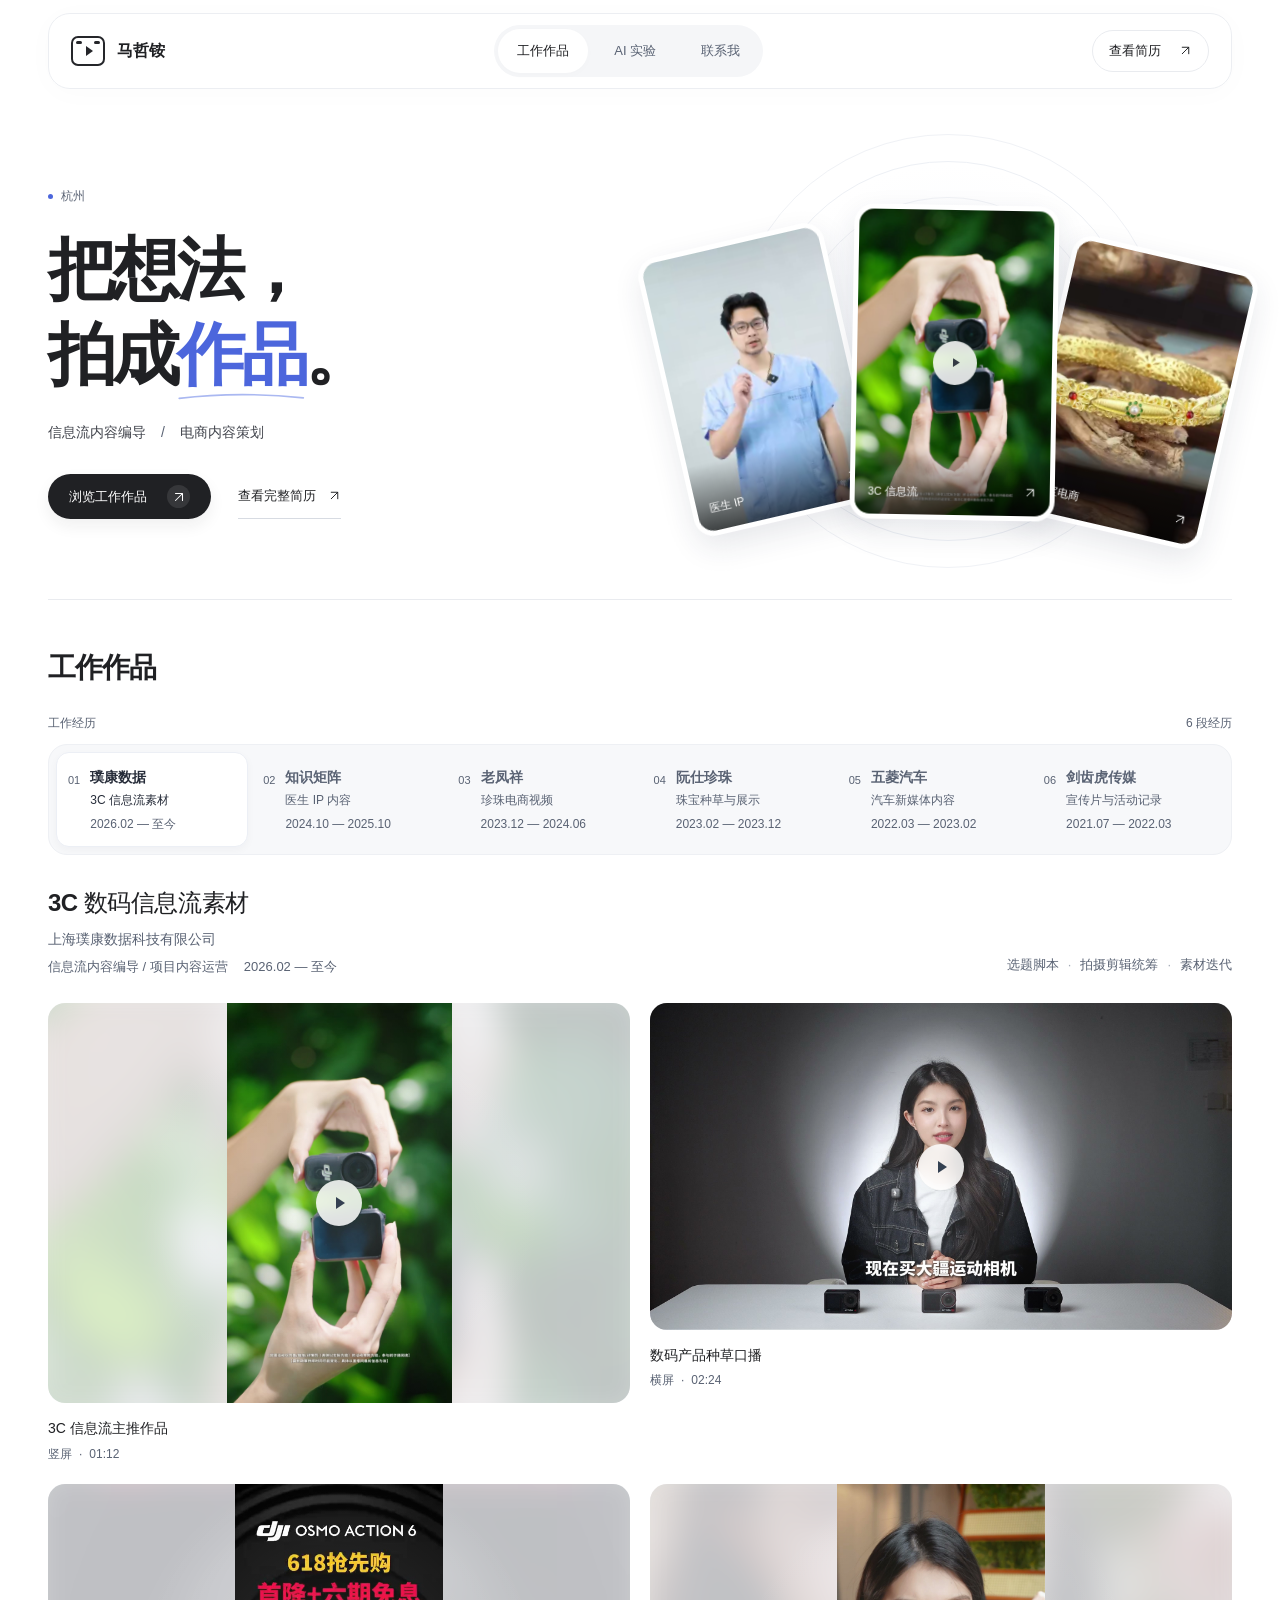
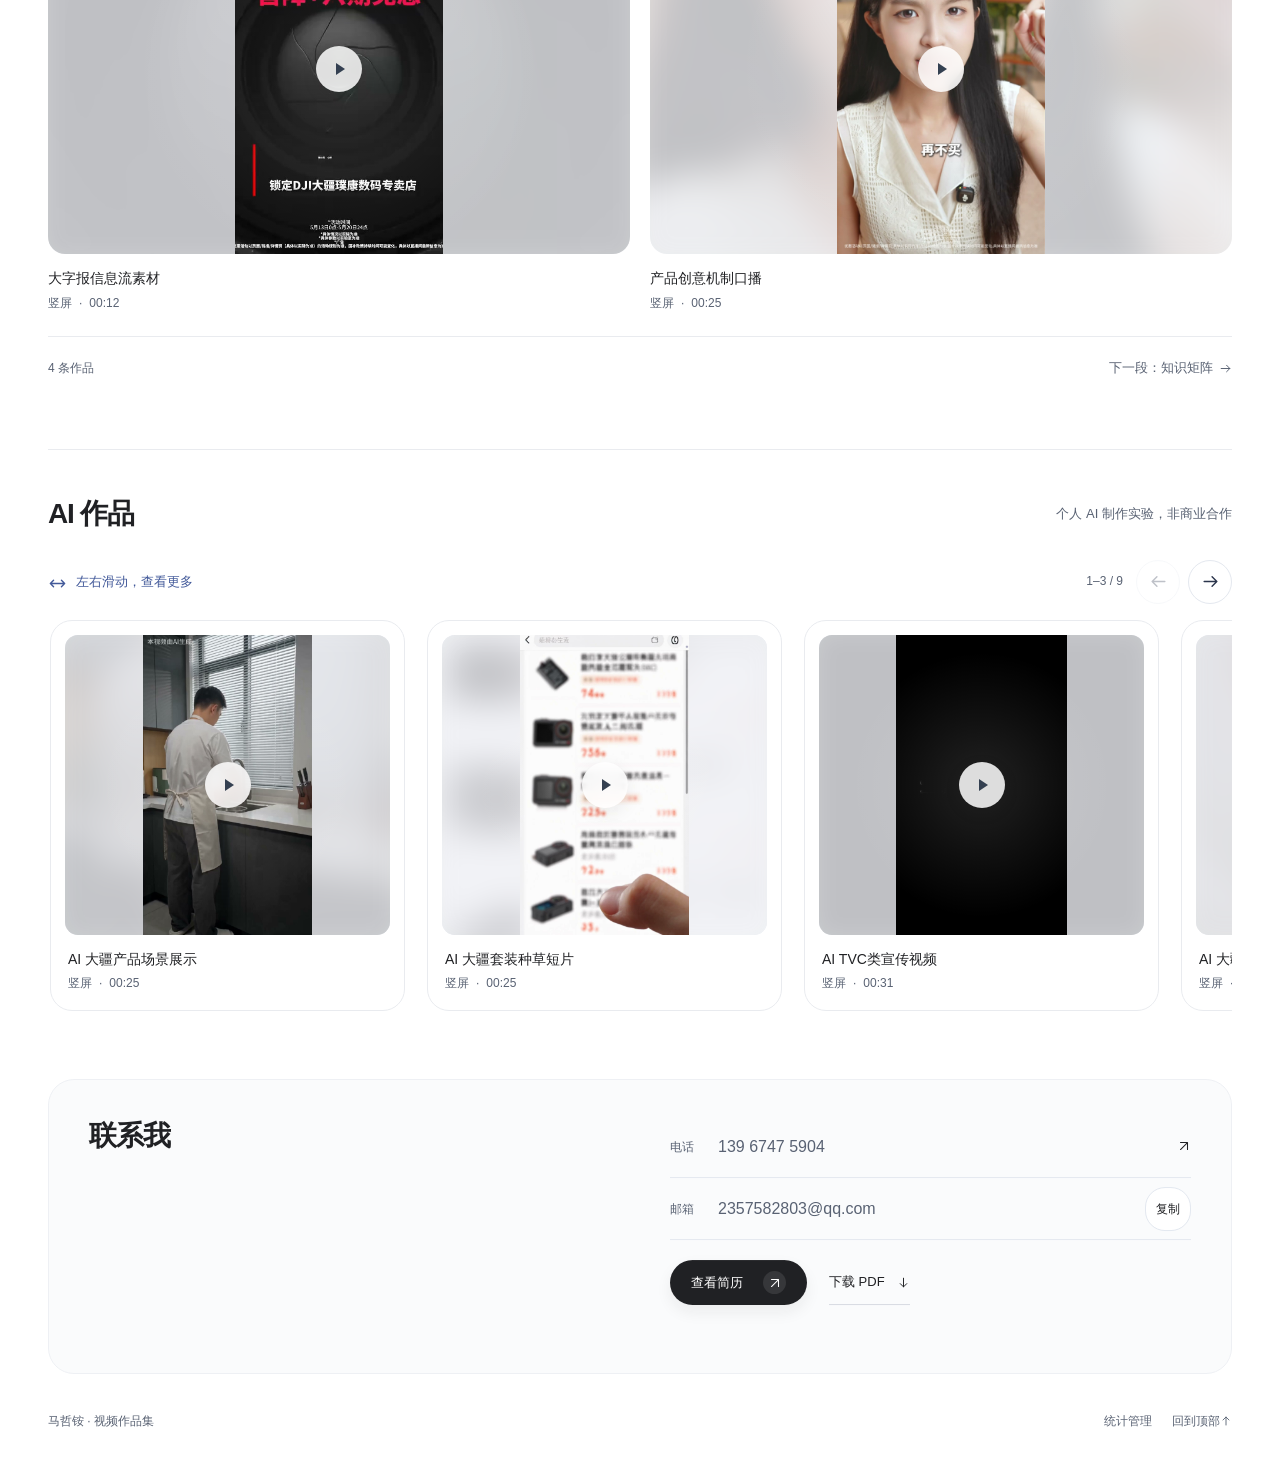
==== commit a9840f5f: "Simplify portfolio, add AI videos and refresh resume" ====
--- a/index.html
+++ b/index.html
@@ -14,52 +14,52 @@
   <meta property="og:title" content="马哲铵 · 视频作品集">
   <meta property="og:description" content="按工作经历浏览 3C、电商、医生 IP、汽车与宣传片作品。">
   <meta property="og:url" content="https://fp7f2tt2m7-gif.github.io/mazhean-video-portfolio/">
-  <meta property="og:image" content="https://fp7f2tt2m7-gif.github.io/mazhean-video-portfolio/assets/social-card.png?v=20261020-update">
+  <meta property="og:image" content="https://fp7f2tt2m7-gif.github.io/mazhean-video-portfolio/assets/social-card.png?v=20261102-release">
   <meta property="og:image:width" content="1200">
   <meta property="og:image:height" content="630">
   <meta name="twitter:card" content="summary_large_image">
   <meta name="twitter:title" content="马哲铵 · 视频作品集">
   <meta name="twitter:description" content="按工作经历浏览 3C、电商、医生 IP、汽车与宣传片作品。">
-  <meta name="twitter:image" content="https://fp7f2tt2m7-gif.github.io/mazhean-video-portfolio/assets/social-card.png?v=20261020-update">
+  <meta name="twitter:image" content="https://fp7f2tt2m7-gif.github.io/mazhean-video-portfolio/assets/social-card.png?v=20261102-release">
   <title>马哲铵 · 视频作品集</title>
   <link rel="icon" href="favicon.svg" type="image/svg+xml">
-  <link rel="stylesheet" href="motion.css?v=20261020-svg-icons">
-  <link rel="stylesheet" href="ai-carousel.css?v=20261020-svg-icons">
-  <link rel="stylesheet" href="ui-icons.css?v=20261020-svg-icons">
+  <link rel="stylesheet" href="motion.css?v=20261102-release">
+  <link rel="stylesheet" href="ai-carousel.css?v=20261102-release">
+  <link rel="stylesheet" href="ui-icons.css?v=20261102-release">
+  <link rel="stylesheet" href="minimal.css?v=20261102-release">
 </head>
 <body>
   <a class="skip-link" href="#portfolio">跳到作品</a>
   <header class="site-header wrapper">
-    <a class="brand" href="#top"><span class="brand-mark" aria-hidden="true"><i></i></span><span>马哲铵<small>VIDEO CREATOR</small></span></a>
+    <a class="brand" href="#top"><span class="brand-mark" aria-hidden="true"><i></i></span><span>马哲铵</span></a>
     <nav aria-label="主要导航"><a class="active" href="#portfolio" aria-label="工作作品"><span class="nav-label-full">工作作品</span><span class="nav-label-short" aria-hidden="true">作品</span></a><a href="#experiments" aria-label="AI 实验"><span class="nav-label-full">AI 实验</span><span class="nav-label-short" aria-hidden="true">AI</span></a><a href="#contact" aria-label="联系我"><span class="nav-label-full">联系我</span><span class="nav-label-short" aria-hidden="true">联系</span></a></nav>
-    <a class="header-resume" href="resume.pdf" target="_blank" rel="noopener">查看简历 <span><svg class="ui-icon" data-ui-icon="north-east" xmlns="http://www.w3.org/2000/svg" viewBox="0 0 24 24" width="20" height="20" fill="none" stroke="currentColor" stroke-width="1.8" stroke-linecap="round" stroke-linejoin="round" aria-hidden="true" focusable="false"><path d="M6 18 18 6M6 6h12v12"/></svg></span></a>
+    <a class="header-resume" href="resume.pdf?v=20261102-f0bed3ef" target="_blank" rel="noopener">查看简历 <span><svg class="ui-icon" data-ui-icon="north-east" xmlns="http://www.w3.org/2000/svg" viewBox="0 0 24 24" width="20" height="20" fill="none" stroke="currentColor" stroke-width="1.8" stroke-linecap="round" stroke-linejoin="round" aria-hidden="true" focusable="false"><path d="M6 18 18 6M6 6h12v12"/></svg></span></a>
   </header>
   <main id="top">
     <section class="hero wrapper" aria-labelledby="hero-title">
-      <div class="hero-copy"><p class="intro-pill"><span></span>杭州 · 短视频内容创作</p><h1 id="hero-title"><span class="hero-line">把想法，</span><span class="hero-line">拍成<span class="accent-word">作品<svg viewBox="0 0 230 15" aria-hidden="true"><path d="M4 10 Q110 -3 226 9"/></svg></span>。</span></h1><p class="hero-role">信息流内容编导 <span>/</span> 电商内容策划</p><p class="hero-description">从选题脚本到拍摄剪辑，<br>用镜头，把内容说清楚。</p><div class="hero-actions"><a class="button button-dark magnetic" href="#portfolio"><span>浏览工作作品</span><span class="button-arrow" aria-hidden="true"><svg class="ui-icon" data-ui-icon="north-east" xmlns="http://www.w3.org/2000/svg" viewBox="0 0 24 24" width="20" height="20" fill="none" stroke="currentColor" stroke-width="1.8" stroke-linecap="round" stroke-linejoin="round" aria-hidden="true" focusable="false"><path d="M6 18 18 6M6 6h12v12"/></svg></span></a><a class="text-link" href="resume.pdf" target="_blank" rel="noopener">查看完整简历 <span aria-hidden="true"><svg class="ui-icon" data-ui-icon="north-east" xmlns="http://www.w3.org/2000/svg" viewBox="0 0 24 24" width="20" height="20" fill="none" stroke="currentColor" stroke-width="1.8" stroke-linecap="round" stroke-linejoin="round" aria-hidden="true" focusable="false"><path d="M6 18 18 6M6 6h12v12"/></svg></span></a></div></div>
+      <div class="hero-copy"><p class="intro-pill"><span></span>杭州</p><h1 id="hero-title"><span class="hero-line">把想法，</span><span class="hero-line">拍成<span class="accent-word">作品<svg viewBox="0 0 230 15" aria-hidden="true"><path d="M4 10 Q110 -3 226 9"/></svg></span>。</span></h1><p class="hero-role">信息流内容编导 <span>/</span> 电商内容策划</p><div class="hero-actions"><a class="button button-dark magnetic" href="#portfolio"><span>浏览工作作品</span><span class="button-arrow" aria-hidden="true"><svg class="ui-icon" data-ui-icon="north-east" xmlns="http://www.w3.org/2000/svg" viewBox="0 0 24 24" width="20" height="20" fill="none" stroke="currentColor" stroke-width="1.8" stroke-linecap="round" stroke-linejoin="round" aria-hidden="true" focusable="false"><path d="M6 18 18 6M6 6h12v12"/></svg></span></a><a class="text-link" href="resume.pdf?v=20261102-f0bed3ef" target="_blank" rel="noopener">查看完整简历 <span aria-hidden="true"><svg class="ui-icon" data-ui-icon="north-east" xmlns="http://www.w3.org/2000/svg" viewBox="0 0 24 24" width="20" height="20" fill="none" stroke="currentColor" stroke-width="1.8" stroke-linecap="round" stroke-linejoin="round" aria-hidden="true" focusable="false"><path d="M6 18 18 6M6 6h12v12"/></svg></span></a></div></div>
       <div class="hero-scene" aria-label="直接播放代表作品">
-        <div class="scene-orbit" aria-hidden="true"></div><span class="scene-label">A FEW FRAMES OF MY WORK</span>
+        <div class="scene-orbit" aria-hidden="true"></div>
         <button class="scene-card scene-card-one" data-play="doctor-ip" data-index="0" aria-label="播放医生 IP 主推作品"><img src="assets/posters/doctor-ip/01-主推案例.jpg?v=20261020-horizontal" alt="医生 IP 视频画面"><span class="scene-card-info"><b>医生 IP</b><i><svg class="ui-icon" data-ui-icon="north-east" xmlns="http://www.w3.org/2000/svg" viewBox="0 0 24 24" width="20" height="20" fill="none" stroke="currentColor" stroke-width="1.8" stroke-linecap="round" stroke-linejoin="round" aria-hidden="true" focusable="false"><path d="M6 18 18 6M6 6h12v12"/></svg></i></span></button>
         <button class="scene-card scene-card-two" data-play="pukang-infoflow" data-index="0" aria-label="播放3C 信息流主推作品"><img src="assets/posters/pukang-infoflow/01-主推案例.jpg?v=20261020-horizontal" alt="3C 信息流视频画面"><span class="scene-card-info"><b>3C 信息流</b><i><svg class="ui-icon" data-ui-icon="north-east" xmlns="http://www.w3.org/2000/svg" viewBox="0 0 24 24" width="20" height="20" fill="none" stroke="currentColor" stroke-width="1.8" stroke-linecap="round" stroke-linejoin="round" aria-hidden="true" focusable="false"><path d="M6 18 18 6M6 6h12v12"/></svg></i></span><span class="scene-play" aria-hidden="true"><svg class="ui-icon" data-ui-icon="play" xmlns="http://www.w3.org/2000/svg" viewBox="0 0 24 24" width="20" height="20" fill="none" stroke="currentColor" stroke-width="1.8" stroke-linecap="round" stroke-linejoin="round" aria-hidden="true" focusable="false"><path d="m8 5 11 7-11 7Z" fill="currentColor" stroke="none"/></svg></span></button>
         <button class="scene-card scene-card-three" data-play="laofengxiang" data-index="0" aria-label="播放珍珠电商主推作品"><img src="assets/posters/laofengxiang/01-主推案例.jpg?v=20261020-horizontal" alt="珍珠电商视频画面"><span class="scene-card-info"><b>珠宝电商</b><i><svg class="ui-icon" data-ui-icon="north-east" xmlns="http://www.w3.org/2000/svg" viewBox="0 0 24 24" width="20" height="20" fill="none" stroke="currentColor" stroke-width="1.8" stroke-linecap="round" stroke-linejoin="round" aria-hidden="true" focusable="false"><path d="M6 18 18 6M6 6h12v12"/></svg></i></span></button>
-        <span class="scene-tag">策划 <i><svg class="ui-icon" data-ui-icon="north-east" xmlns="http://www.w3.org/2000/svg" viewBox="0 0 24 24" width="20" height="20" fill="none" stroke="currentColor" stroke-width="1.8" stroke-linecap="round" stroke-linejoin="round" aria-hidden="true" focusable="false"><path d="M6 18 18 6M6 6h12v12"/></svg></i> 拍摄 <i><svg class="ui-icon" data-ui-icon="north-east" xmlns="http://www.w3.org/2000/svg" viewBox="0 0 24 24" width="20" height="20" fill="none" stroke="currentColor" stroke-width="1.8" stroke-linecap="round" stroke-linejoin="round" aria-hidden="true" focusable="false"><path d="M6 18 18 6M6 6h12v12"/></svg></i> 剪辑</span>
-      </div>
+              </div>
     </section>
-    <div class="skill-strip wrapper" aria-label="作品方向"><span>CONTENT IN MOTION</span><p>3C 数码<i><svg class="ui-icon" data-ui-icon="spark" xmlns="http://www.w3.org/2000/svg" viewBox="0 0 24 24" width="20" height="20" fill="none" stroke="currentColor" stroke-width="1.8" stroke-linecap="round" stroke-linejoin="round" aria-hidden="true" focusable="false"><path d="M12 3v18M3 12h18M5.6 5.6l12.8 12.8M5.6 18.4 18.4 5.6"/></svg></i>珠宝电商<i><svg class="ui-icon" data-ui-icon="spark" xmlns="http://www.w3.org/2000/svg" viewBox="0 0 24 24" width="20" height="20" fill="none" stroke="currentColor" stroke-width="1.8" stroke-linecap="round" stroke-linejoin="round" aria-hidden="true" focusable="false"><path d="M12 3v18M3 12h18M5.6 5.6l12.8 12.8M5.6 18.4 18.4 5.6"/></svg></i>医生 IP<i><svg class="ui-icon" data-ui-icon="spark" xmlns="http://www.w3.org/2000/svg" viewBox="0 0 24 24" width="20" height="20" fill="none" stroke="currentColor" stroke-width="1.8" stroke-linecap="round" stroke-linejoin="round" aria-hidden="true" focusable="false"><path d="M12 3v18M3 12h18M5.6 5.6l12.8 12.8M5.6 18.4 18.4 5.6"/></svg></i>汽车内容<i><svg class="ui-icon" data-ui-icon="spark" xmlns="http://www.w3.org/2000/svg" viewBox="0 0 24 24" width="20" height="20" fill="none" stroke="currentColor" stroke-width="1.8" stroke-linecap="round" stroke-linejoin="round" aria-hidden="true" focusable="false"><path d="M12 3v18M3 12h18M5.6 5.6l12.8 12.8M5.6 18.4 18.4 5.6"/></svg></i>品牌宣传</p></div>
+    
     <section class="portfolio wrapper" id="portfolio" aria-labelledby="portfolio-title">
-      <div class="section-heading"><div><p class="eyebrow">01 / SELECTED WORK</p><h2 id="portfolio-title">每段经历，都有作品。</h2></div><p>按工作经历，找到你想看的内容。<br><span>点击封面，即可播放。</span></p></div>
+      <div class="section-heading"><h2 id="portfolio-title">工作作品</h2></div>
       <div class="archive-layout">
-        <aside class="experience-sidebar"><div class="sidebar-heading"><span>工作经历</span><span id="experience-hint">共 6 段经历 · 左右滑动</span></div><div class="tab-rail"><div id="experience-tabs" class="experience-tabs" role="tablist" aria-label="按工作经历选择作品" aria-describedby="experience-hint" aria-orientation="horizontal"></div><div class="tab-indicator" aria-hidden="true"></div></div></aside>
+        <aside class="experience-sidebar"><div class="sidebar-heading"><span>工作经历</span><span id="experience-hint">左右滑动</span></div><div class="tab-rail"><div id="experience-tabs" class="experience-tabs" role="tablist" aria-label="按工作经历选择作品" aria-describedby="experience-hint" aria-orientation="horizontal"></div><div class="tab-indicator" aria-hidden="true"></div></div></aside>
         <div class="project-panel" id="project-panel" role="tabpanel" tabindex="0" aria-live="polite"></div>
       </div>
     </section>
-    <section class="experiments wrapper" id="experiments" aria-labelledby="experiments-title"><div class="section-heading"><div><p class="eyebrow">02 / CREATIVE PLAYGROUND</p><h2 id="experiments-title">给创意，多一种可能。</h2></div><span class="outline-label">AI 制作实验 <svg class="ui-icon" data-ui-icon="north-east" xmlns="http://www.w3.org/2000/svg" viewBox="0 0 24 24" width="20" height="20" fill="none" stroke="currentColor" stroke-width="1.8" stroke-linecap="round" stroke-linejoin="round" aria-hidden="true" focusable="false"><path d="M6 18 18 6M6 6h12v12"/></svg></span></div><div class="experiment-intro"><div><p>探索 AI 生成与短视频表达的结合。</p><p class="experiment-method">本组制作方向：AI 视频生成 · 广告创意 · 镜头设计 · 剪辑包装</p></div><p>以下为个人 AI 生成或辅助制作实验，<br>不代表真实商业拍摄或客户合作。</p></div><div class="experiment-toolbar"><p id="experiment-scroll-hint" class="experiment-scroll-hint"><span aria-hidden="true"><svg class="ui-icon" data-ui-icon="swap" xmlns="http://www.w3.org/2000/svg" viewBox="0 0 24 24" width="20" height="20" fill="none" stroke="currentColor" stroke-width="1.8" stroke-linecap="round" stroke-linejoin="round" aria-hidden="true" focusable="false"><path d="M3 12h18M7 8l-4 4 4 4m10-8 4 4-4 4"/></svg></span><span>左右滑动，查看更多 AI 作品</span></p><div class="experiment-navigation"><span id="experiment-position" class="experiment-position" aria-live="polite" aria-atomic="true">共 6 条</span><button id="experiment-previous" class="experiment-arrow" aria-label="向左查看更多 AI 作品" aria-controls="experiment-grid" disabled><svg class="ui-icon" data-ui-icon="west" xmlns="http://www.w3.org/2000/svg" viewBox="0 0 24 24" width="20" height="20" fill="none" stroke="currentColor" stroke-width="1.8" stroke-linecap="round" stroke-linejoin="round" aria-hidden="true" focusable="false"><path d="M20 12H4m6-6-6 6 6 6"/></svg></button><button id="experiment-next" class="experiment-arrow" aria-label="向右查看更多 AI 作品" aria-controls="experiment-grid"><svg class="ui-icon" data-ui-icon="east" xmlns="http://www.w3.org/2000/svg" viewBox="0 0 24 24" width="20" height="20" fill="none" stroke="currentColor" stroke-width="1.8" stroke-linecap="round" stroke-linejoin="round" aria-hidden="true" focusable="false"><path d="M4 12h16m-6-6 6 6-6 6"/></svg></button></div></div><div class="experiment-grid" id="experiment-grid" role="region" tabindex="0" aria-label="AI 视频作品，左右滚动查看" aria-describedby="experiment-scroll-hint"></div></section>
-    <section class="contact wrapper" id="contact" aria-labelledby="contact-title"><div><p class="eyebrow">03 / LET’S CONNECT</p><h2 id="contact-title">下一部作品，<br>一起完成<span><svg class="ui-icon" data-ui-icon="north-east" xmlns="http://www.w3.org/2000/svg" viewBox="0 0 24 24" width="20" height="20" fill="none" stroke="currentColor" stroke-width="1.8" stroke-linecap="round" stroke-linejoin="round" aria-hidden="true" focusable="false"><path d="M6 18 18 6M6 6h12v12"/></svg></span></h2><p>信息流内容编导 / 电商内容策划<br>期望工作地：杭州</p></div><div class="contact-details"><a class="contact-row" href="tel:13967475904"><span>电话</span><strong>139 6747 5904</strong><span aria-hidden="true"><svg class="ui-icon" data-ui-icon="north-east" xmlns="http://www.w3.org/2000/svg" viewBox="0 0 24 24" width="20" height="20" fill="none" stroke="currentColor" stroke-width="1.8" stroke-linecap="round" stroke-linejoin="round" aria-hidden="true" focusable="false"><path d="M6 18 18 6M6 6h12v12"/></svg></span></a><div class="contact-row"><span>邮箱</span><a href="mailto:2357582803@qq.com"><strong>2357582803@qq.com</strong></a><button class="copy-button" data-copy="2357582803@qq.com" aria-label="复制邮箱">复制</button></div><div class="contact-resume"><a class="button button-dark magnetic" href="resume.pdf" target="_blank" rel="noopener">查看简历 <span class="button-arrow"><svg class="ui-icon" data-ui-icon="north-east" xmlns="http://www.w3.org/2000/svg" viewBox="0 0 24 24" width="20" height="20" fill="none" stroke="currentColor" stroke-width="1.8" stroke-linecap="round" stroke-linejoin="round" aria-hidden="true" focusable="false"><path d="M6 18 18 6M6 6h12v12"/></svg></span></a><a class="text-link" href="resume.pdf" download="简历-马哲铵.pdf">下载 PDF <svg class="ui-icon" data-ui-icon="south" xmlns="http://www.w3.org/2000/svg" viewBox="0 0 24 24" width="20" height="20" fill="none" stroke="currentColor" stroke-width="1.8" stroke-linecap="round" stroke-linejoin="round" aria-hidden="true" focusable="false"><path d="M12 4v16m-6-6 6 6 6-6"/></svg></a></div><p id="copy-status" class="copy-status" role="status"></p></div></section>
+    <section class="experiments wrapper" id="experiments" aria-labelledby="experiments-title"><div class="section-heading"><h2 id="experiments-title">AI 作品</h2><p class="experiment-disclosure">个人 AI 制作实验，非商业合作</p></div><div class="experiment-toolbar"><p id="experiment-scroll-hint" class="experiment-scroll-hint"><span aria-hidden="true"><svg class="ui-icon" data-ui-icon="swap" xmlns="http://www.w3.org/2000/svg" viewBox="0 0 24 24" width="20" height="20" fill="none" stroke="currentColor" stroke-width="1.8" stroke-linecap="round" stroke-linejoin="round" aria-hidden="true" focusable="false"><path d="M3 12h18M7 8l-4 4 4 4m10-8 4 4-4 4"/></svg></span><span>左右滑动，查看更多</span></p><div class="experiment-navigation"><span id="experiment-position" class="experiment-position" aria-live="polite" aria-atomic="true">共 9 条</span><button id="experiment-previous" class="experiment-arrow" aria-label="向左查看更多 AI 作品" aria-controls="experiment-grid" disabled><svg class="ui-icon" data-ui-icon="west" xmlns="http://www.w3.org/2000/svg" viewBox="0 0 24 24" width="20" height="20" fill="none" stroke="currentColor" stroke-width="1.8" stroke-linecap="round" stroke-linejoin="round" aria-hidden="true" focusable="false"><path d="M20 12H4m6-6-6 6 6 6"/></svg></button><button id="experiment-next" class="experiment-arrow" aria-label="向右查看更多 AI 作品" aria-controls="experiment-grid"><svg class="ui-icon" data-ui-icon="east" xmlns="http://www.w3.org/2000/svg" viewBox="0 0 24 24" width="20" height="20" fill="none" stroke="currentColor" stroke-width="1.8" stroke-linecap="round" stroke-linejoin="round" aria-hidden="true" focusable="false"><path d="M4 12h16m-6-6 6 6-6 6"/></svg></button></div></div><div class="experiment-grid" id="experiment-grid" role="region" tabindex="0" aria-label="AI 视频作品，左右滚动查看" aria-describedby="experiment-scroll-hint"></div></section>
+    <section class="contact wrapper" id="contact" aria-labelledby="contact-title"><div><h2 id="contact-title">联系我</h2></div><div class="contact-details"><a class="contact-row" href="tel:13967475904"><span>电话</span><strong>139 6747 5904</strong><span aria-hidden="true"><svg class="ui-icon" data-ui-icon="north-east" xmlns="http://www.w3.org/2000/svg" viewBox="0 0 24 24" width="20" height="20" fill="none" stroke="currentColor" stroke-width="1.8" stroke-linecap="round" stroke-linejoin="round" aria-hidden="true" focusable="false"><path d="M6 18 18 6M6 6h12v12"/></svg></span></a><div class="contact-row"><span>邮箱</span><a href="mailto:2357582803@qq.com"><strong>2357582803@qq.com</strong></a><button class="copy-button" data-copy="2357582803@qq.com" aria-label="复制邮箱">复制</button></div><div class="contact-resume"><a class="button button-dark magnetic" href="resume.pdf?v=20261102-f0bed3ef" target="_blank" rel="noopener">查看简历 <span class="button-arrow"><svg class="ui-icon" data-ui-icon="north-east" xmlns="http://www.w3.org/2000/svg" viewBox="0 0 24 24" width="20" height="20" fill="none" stroke="currentColor" stroke-width="1.8" stroke-linecap="round" stroke-linejoin="round" aria-hidden="true" focusable="false"><path d="M6 18 18 6M6 6h12v12"/></svg></span></a><a class="text-link" href="resume.pdf?v=20261102-f0bed3ef" download="马哲铵-简历.pdf">下载 PDF <svg class="ui-icon" data-ui-icon="south" xmlns="http://www.w3.org/2000/svg" viewBox="0 0 24 24" width="20" height="20" fill="none" stroke="currentColor" stroke-width="1.8" stroke-linecap="round" stroke-linejoin="round" aria-hidden="true" focusable="false"><path d="M12 4v16m-6-6 6 6 6-6"/></svg></a></div><p id="copy-status" class="copy-status" role="status"></p></div></section>
   </main>
-  <footer class="site-footer wrapper"><span>马哲铵 · 视频作品集</span><span>CONTENT / FILM / EXPLORATION</span><div class="footer-links"><a class="stats-entry" href="stats.html" aria-label="打开访问统计管理">统计管理</a><a href="#top">回到顶部 <svg class="ui-icon" data-ui-icon="north" xmlns="http://www.w3.org/2000/svg" viewBox="0 0 24 24" width="20" height="20" fill="none" stroke="currentColor" stroke-width="1.8" stroke-linecap="round" stroke-linejoin="round" aria-hidden="true" focusable="false"><path d="M12 20V4m-6 6 6-6 6 6"/></svg></a></div></footer>
-  <nav class="mobile-dock" aria-label="手机快捷导航"><a href="#portfolio" data-section="portfolio">选择经历</a><a href="resume.pdf" target="_blank" rel="noopener">查看简历 <svg class="ui-icon" data-ui-icon="north-east" xmlns="http://www.w3.org/2000/svg" viewBox="0 0 24 24" width="20" height="20" fill="none" stroke="currentColor" stroke-width="1.8" stroke-linecap="round" stroke-linejoin="round" aria-hidden="true" focusable="false"><path d="M6 18 18 6M6 6h12v12"/></svg></a><a href="#contact" data-section="contact">联系我</a></nav>
+  <footer class="site-footer wrapper"><span>马哲铵 · 视频作品集</span><div class="footer-links"><a class="stats-entry" href="stats.html" aria-label="打开访问统计管理">统计管理</a><a href="#top">回到顶部 <svg class="ui-icon" data-ui-icon="north" xmlns="http://www.w3.org/2000/svg" viewBox="0 0 24 24" width="20" height="20" fill="none" stroke="currentColor" stroke-width="1.8" stroke-linecap="round" stroke-linejoin="round" aria-hidden="true" focusable="false"><path d="M12 20V4m-6 6 6-6 6 6"/></svg></a></div></footer>
+  <nav class="mobile-dock" aria-label="手机快捷导航"><a href="#portfolio" data-section="portfolio">选择经历</a><a href="resume.pdf?v=20261102-f0bed3ef" target="_blank" rel="noopener">查看简历 <svg class="ui-icon" data-ui-icon="north-east" xmlns="http://www.w3.org/2000/svg" viewBox="0 0 24 24" width="20" height="20" fill="none" stroke="currentColor" stroke-width="1.8" stroke-linecap="round" stroke-linejoin="round" aria-hidden="true" focusable="false"><path d="M6 18 18 6M6 6h12v12"/></svg></a><a href="#contact" data-section="contact">联系我</a></nav>
   <dialog id="video-dialog" class="video-dialog" aria-labelledby="player-title"><div class="dialog-heading"><div><p id="player-context"></p><h2 id="player-title">视频作品</h2></div><button id="close-player" class="close-player" aria-label="关闭视频"><svg class="ui-icon" data-ui-icon="close" xmlns="http://www.w3.org/2000/svg" viewBox="0 0 24 24" width="20" height="20" fill="none" stroke="currentColor" stroke-width="1.8" stroke-linecap="round" stroke-linejoin="round" aria-hidden="true" focusable="false"><path d="m6 6 12 12M6 18 18 6"/></svg></button></div><div class="player-stage"><video id="video-player" controls playsinline preload="none"></video><div id="player-status" class="player-status" role="status" hidden><span class="loading-spinner"></span><p id="player-message">正在加载视频…</p><button id="retry-player" class="button button-light" hidden>重新加载</button></div></div><div class="dialog-footer"><div class="player-info"><span id="player-position" aria-label="当前作品序号" aria-live="polite"></span><span id="player-detail"></span></div><div class="player-controls"><button id="previous-video" class="text-link"><svg class="ui-icon" data-ui-icon="west" xmlns="http://www.w3.org/2000/svg" viewBox="0 0 24 24" width="20" height="20" fill="none" stroke="currentColor" stroke-width="1.8" stroke-linecap="round" stroke-linejoin="round" aria-hidden="true" focusable="false"><path d="M20 12H4m6-6-6 6 6 6"/></svg> 上一条</button><button id="next-video" class="text-link">下一条 <svg class="ui-icon" data-ui-icon="east" xmlns="http://www.w3.org/2000/svg" viewBox="0 0 24 24" width="20" height="20" fill="none" stroke="currentColor" stroke-width="1.8" stroke-linecap="round" stroke-linejoin="round" aria-hidden="true" focusable="false"><path d="M4 12h16m-6-6 6 6-6 6"/></svg></button></div></div></dialog>
-  <noscript><div class="noscript-message">请启用 JavaScript 浏览作品。你也可以直接<a href="resume.pdf">查看简历</a>或通过电话 139 6747 5904 联系。</div></noscript>
-  <script src="vendor/anime-4.5.0.umd.min.js?v=20261020-svg-icons"></script><script src="video-config.js?v=20261020-svg-icons"></script><script src="local-videos.js?v=20261020-svg-icons"></script><script src="metadata.js?v=20261020-svg-icons"></script><script src="portfolio-data.js?v=20261020-svg-icons"></script><script src="portfolio.js?v=20261020-svg-icons"></script><script src="ai-carousel.js?v=20261020-svg-icons"></script><script src="motion.js?v=20261020-svg-icons"></script><script src="analytics.js?v=20261020-svg-icons"></script>
+  <noscript><div class="noscript-message">请启用 JavaScript 浏览作品。你也可以直接<a href="resume.pdf?v=20261102-f0bed3ef">查看简历</a>或通过电话 139 6747 5904 联系。</div></noscript>
+  <script src="vendor/anime-4.5.0.umd.min.js?v=20261102-release"></script><script src="video-config.js?v=20261102-release"></script><script src="local-videos.js?v=20261102-release"></script><script src="metadata.js?v=20261102-release"></script><script src="portfolio-data.js?v=20261102-release"></script><script src="portfolio.js?v=20261102-release"></script><script src="ai-carousel.js?v=20261102-release"></script><script src="motion.js?v=20261102-release"></script><script src="analytics.js?v=20261102-release"></script>
 </body>
 </html>
--- a/motion.css
+++ b/motion.css
@@ -65,18 +65,7 @@
 .skip-link:focus {
   top: 10px;
 }
-.preview-notice {
-  display: flex;
-  justify-content: space-between;
-  padding: 6px 48px;
-  color: #596273;
-  background: #f8f9fb;
-  font-size: 10px;
-  letter-spacing: .03em;
-}
-.preview-notice a {
-  color: #596273;
-}
+
 .site-header {
   position: sticky;
   top: 12px;
@@ -1249,10 +1238,7 @@
   .wrapper {
     width: calc(100% - 36px);
   }
-  .preview-notice {
-    padding-inline: 18px;
-  }
-  .site-header {
+.site-header {
     height: 66px;
     padding: 0 14px;
     border-radius: 18px;
--- a/minimal.css
+++ b/minimal.css
@@ -0,0 +1,61 @@
+/* Refine the approved design by removing repetition and keeping the work in focus. */
+
+
+.hero { min-height:510px; padding:52px 0 38px; }
+.hero-actions { margin-top:30px; }
+.hero-scene { height:390px; }
+.portfolio { padding:48px 0 50px; border-top:1px solid var(--line); }
+.section-heading { margin-bottom:26px; align-items:center; }
+.section-heading h2 { font-size:28px; font-weight:600; }
+.sidebar-heading { margin-bottom:10px; }
+.project-intro { grid-template-columns:minmax(0,1fr) auto; gap:22px; align-items:end; margin-bottom:24px; }
+.project-heading { font-size:24px; margin-bottom:6px; }
+.project-company { font-size:14px; line-height:1.8; }
+.project-position { display:flex; flex-wrap:wrap; gap:4px 16px; color:var(--muted); font-size:13px; line-height:1.9; margin-top:2px; }
+.project-roles { margin:0 0 3px; max-width:360px; gap:6px 0; justify-content:flex-end; }
+.role-tag { background:transparent; border:0; border-radius:0; padding:0; font-size:13px; }
+.role-tag+.role-tag:before { content:'·'; margin:0 9px; color:#a4aab6; }
+.project-next { padding:14px 0; margin-top:23px; }
+.experiments { padding:44px 0 52px; }
+.experiment-disclosure { margin:0; max-width:none; font-size:13px; color:var(--muted); line-height:1.8; }
+.experiment-toolbar { margin:0 0 14px; }
+#experiment-grid .video-card { background:#fff; border-color:var(--line); }
+.contact { padding:36px 40px; gap:60px; background:#fafbfc; margin-bottom:25px; align-items:start; }
+.contact h2 { font-size:28px; line-height:1.4; margin:0; letter-spacing:-.03em; }
+.contact-details { padding-top:0; }
+.contact-resume { margin-top:20px; }
+.site-footer { padding-bottom:26px; }
+@media(max-width:1050px) {
+  .project-intro { grid-template-columns:1fr; gap:10px; }
+  .project-roles { max-width:none; justify-content:flex-start; }
+}
+@media(max-width:780px) {
+
+.hero { min-height:0; padding:35px 0 28px; }
+  .hero-scene { height:300px; }
+  .portfolio { padding:32px 0 34px; }
+  .section-heading { margin-bottom:22px; gap:8px 16px; }
+  .section-heading h2,.contact h2 { font-size:24px; }
+  .project-heading { font-size:21px; }
+  .project-company { font-size:13px; }
+  .project-position { gap:2px 12px; font-size:13px; }
+  .project-roles { margin-top:0; }
+  .role-tag { font-size:12px; }
+  .experiments { padding:32px 0 36px; }
+  .section-heading .experiment-disclosure { flex-basis:100%; text-align:left; font-size:12px; }
+  .contact { grid-template-columns:1fr; gap:20px; padding:28px 24px; }
+  .contact-details { padding-top:0; }
+  .site-footer { padding-bottom:100px; }
+}
+@media(max-width:520px) {
+  .hero { padding-top:26px; }
+  .hero-actions { margin-top:24px; }
+  .hero-scene { height:222px; margin:18px auto 0; }
+  .section-heading h2,.contact h2 { font-size:23px; }
+  .project-intro { gap:11px; margin-bottom:20px; }
+  .project-position { flex-direction:column; gap:0; }
+  .project-next { gap:12px; }
+  .project-next button { font-size:13px; }
+  .contact { padding:25px 20px; }
+}
+@media(max-width:360px) { .preview-notice { width:calc(100% - 28px); } .contact { padding-inline:16px; } }
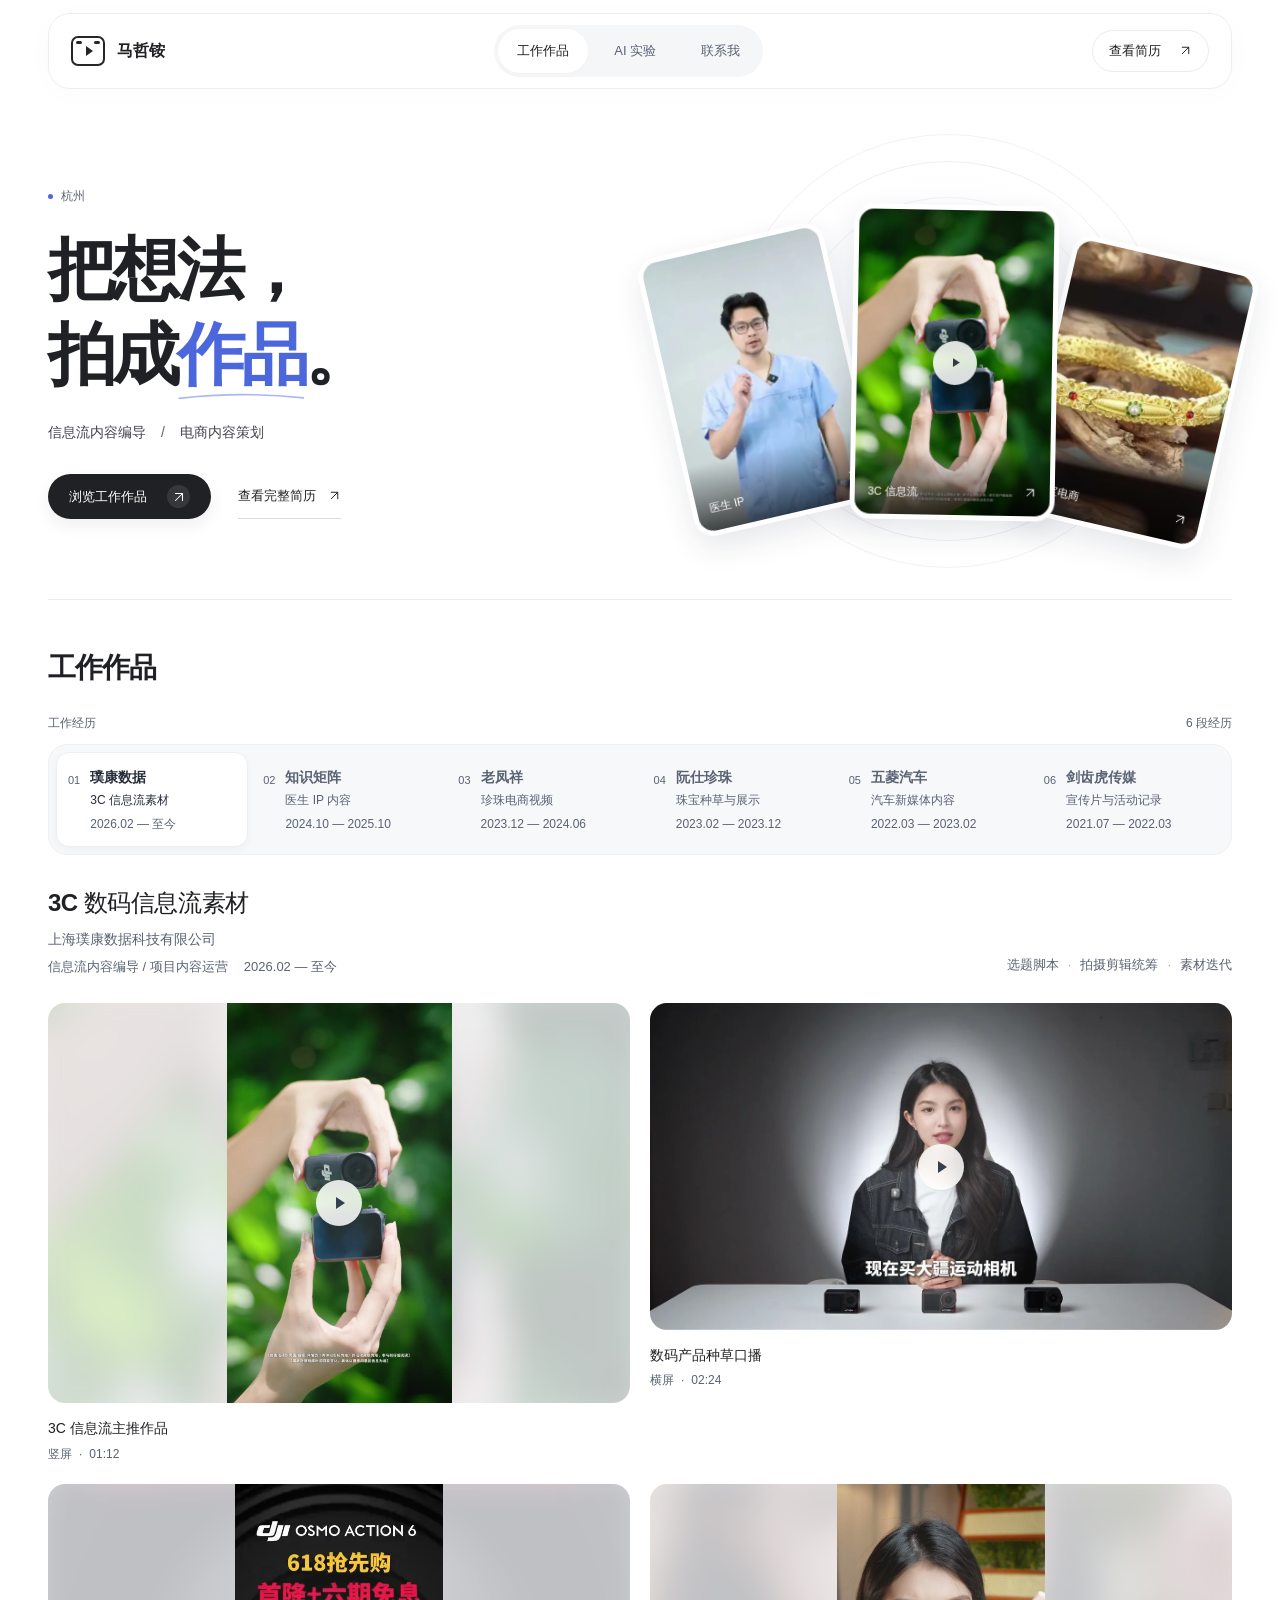
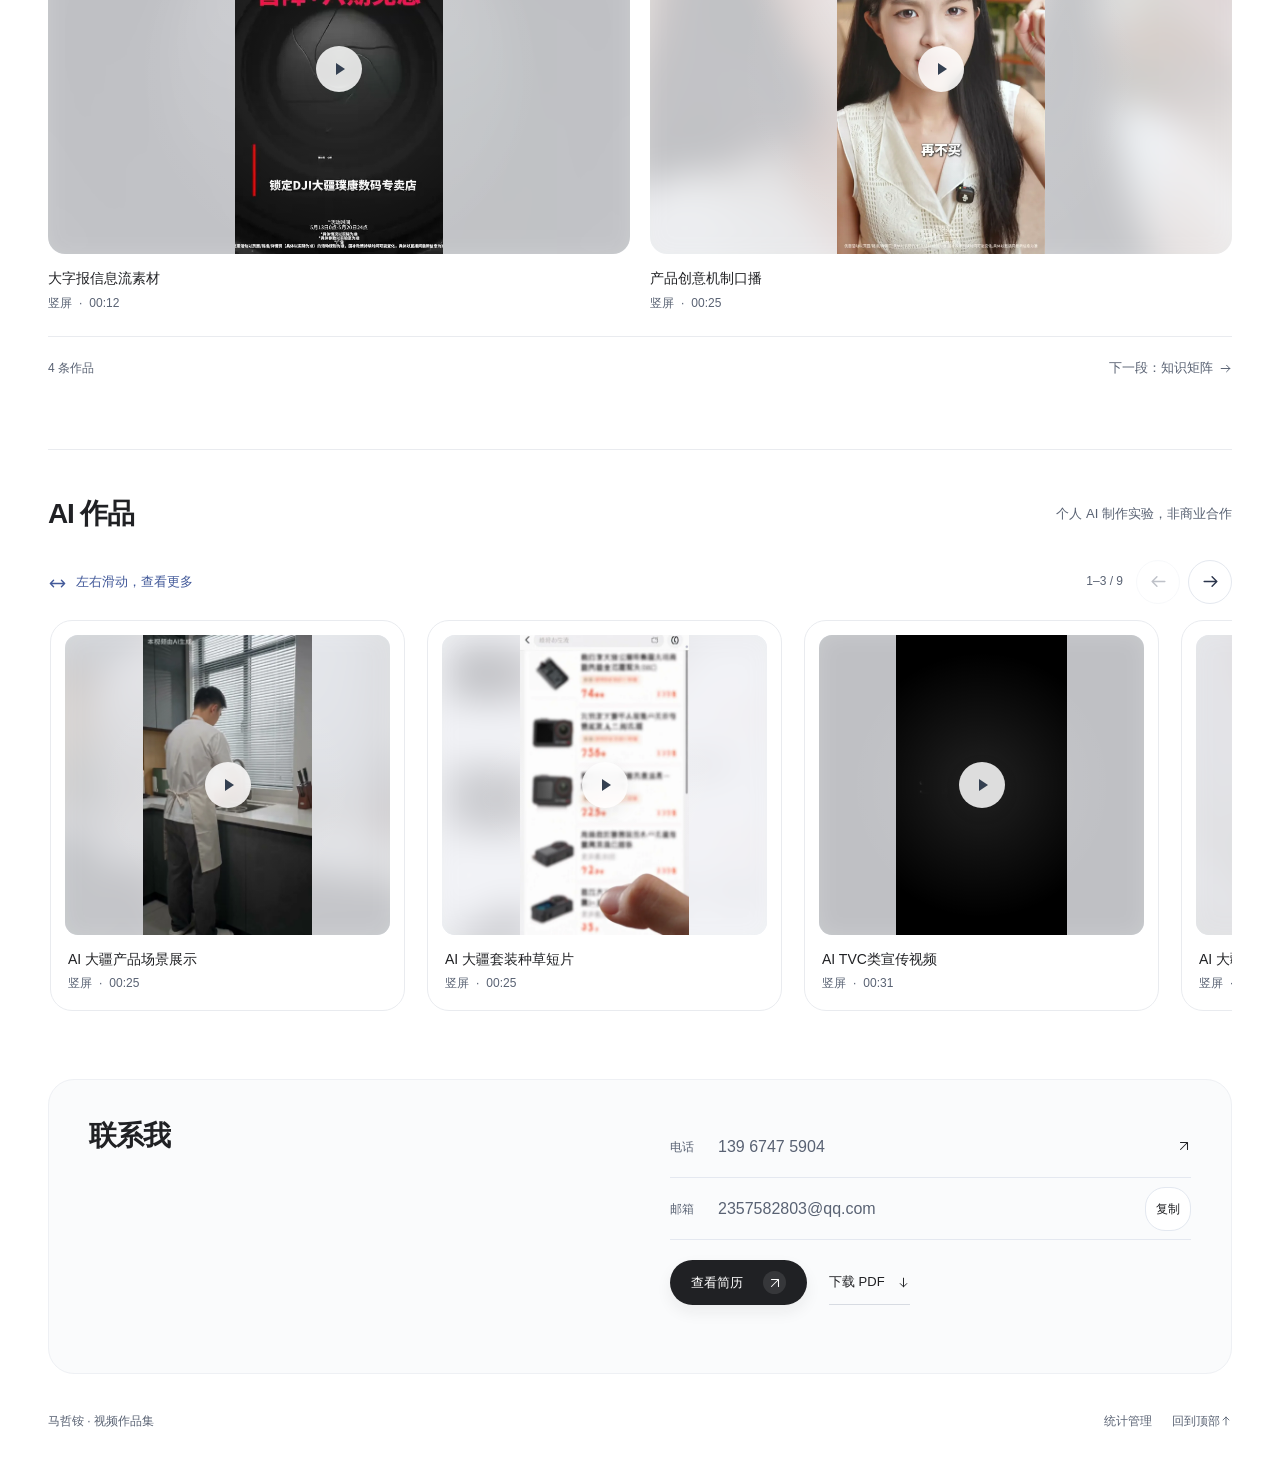
==== commit f01a1440: "Improve first-page loading and defer offscreen video posters" ====
--- a/index.html
+++ b/index.html
@@ -23,10 +23,7 @@
   <meta name="twitter:image" content="https://fp7f2tt2m7-gif.github.io/mazhean-video-portfolio/assets/social-card.png?v=20261102-release">
   <title>马哲铵 · 视频作品集</title>
   <link rel="icon" href="favicon.svg" type="image/svg+xml">
-  <link rel="stylesheet" href="motion.css?v=20261102-release">
-  <link rel="stylesheet" href="ai-carousel.css?v=20261102-release">
-  <link rel="stylesheet" href="ui-icons.css?v=20261102-release">
-  <link rel="stylesheet" href="minimal.css?v=20261102-release">
+  <link rel="stylesheet" href="styles-bundle.css?v=20261102-performance">
 </head>
 <body>
   <a class="skip-link" href="#portfolio">跳到作品</a>
@@ -40,9 +37,9 @@
       <div class="hero-copy"><p class="intro-pill"><span></span>杭州</p><h1 id="hero-title"><span class="hero-line">把想法，</span><span class="hero-line">拍成<span class="accent-word">作品<svg viewBox="0 0 230 15" aria-hidden="true"><path d="M4 10 Q110 -3 226 9"/></svg></span>。</span></h1><p class="hero-role">信息流内容编导 <span>/</span> 电商内容策划</p><div class="hero-actions"><a class="button button-dark magnetic" href="#portfolio"><span>浏览工作作品</span><span class="button-arrow" aria-hidden="true"><svg class="ui-icon" data-ui-icon="north-east" xmlns="http://www.w3.org/2000/svg" viewBox="0 0 24 24" width="20" height="20" fill="none" stroke="currentColor" stroke-width="1.8" stroke-linecap="round" stroke-linejoin="round" aria-hidden="true" focusable="false"><path d="M6 18 18 6M6 6h12v12"/></svg></span></a><a class="text-link" href="resume.pdf?v=20261102-f0bed3ef" target="_blank" rel="noopener">查看完整简历 <span aria-hidden="true"><svg class="ui-icon" data-ui-icon="north-east" xmlns="http://www.w3.org/2000/svg" viewBox="0 0 24 24" width="20" height="20" fill="none" stroke="currentColor" stroke-width="1.8" stroke-linecap="round" stroke-linejoin="round" aria-hidden="true" focusable="false"><path d="M6 18 18 6M6 6h12v12"/></svg></span></a></div></div>
       <div class="hero-scene" aria-label="直接播放代表作品">
         <div class="scene-orbit" aria-hidden="true"></div>
-        <button class="scene-card scene-card-one" data-play="doctor-ip" data-index="0" aria-label="播放医生 IP 主推作品"><img src="assets/posters/doctor-ip/01-主推案例.jpg?v=20261020-horizontal" alt="医生 IP 视频画面"><span class="scene-card-info"><b>医生 IP</b><i><svg class="ui-icon" data-ui-icon="north-east" xmlns="http://www.w3.org/2000/svg" viewBox="0 0 24 24" width="20" height="20" fill="none" stroke="currentColor" stroke-width="1.8" stroke-linecap="round" stroke-linejoin="round" aria-hidden="true" focusable="false"><path d="M6 18 18 6M6 6h12v12"/></svg></i></span></button>
-        <button class="scene-card scene-card-two" data-play="pukang-infoflow" data-index="0" aria-label="播放3C 信息流主推作品"><img src="assets/posters/pukang-infoflow/01-主推案例.jpg?v=20261020-horizontal" alt="3C 信息流视频画面"><span class="scene-card-info"><b>3C 信息流</b><i><svg class="ui-icon" data-ui-icon="north-east" xmlns="http://www.w3.org/2000/svg" viewBox="0 0 24 24" width="20" height="20" fill="none" stroke="currentColor" stroke-width="1.8" stroke-linecap="round" stroke-linejoin="round" aria-hidden="true" focusable="false"><path d="M6 18 18 6M6 6h12v12"/></svg></i></span><span class="scene-play" aria-hidden="true"><svg class="ui-icon" data-ui-icon="play" xmlns="http://www.w3.org/2000/svg" viewBox="0 0 24 24" width="20" height="20" fill="none" stroke="currentColor" stroke-width="1.8" stroke-linecap="round" stroke-linejoin="round" aria-hidden="true" focusable="false"><path d="m8 5 11 7-11 7Z" fill="currentColor" stroke="none"/></svg></span></button>
-        <button class="scene-card scene-card-three" data-play="laofengxiang" data-index="0" aria-label="播放珍珠电商主推作品"><img src="assets/posters/laofengxiang/01-主推案例.jpg?v=20261020-horizontal" alt="珍珠电商视频画面"><span class="scene-card-info"><b>珠宝电商</b><i><svg class="ui-icon" data-ui-icon="north-east" xmlns="http://www.w3.org/2000/svg" viewBox="0 0 24 24" width="20" height="20" fill="none" stroke="currentColor" stroke-width="1.8" stroke-linecap="round" stroke-linejoin="round" aria-hidden="true" focusable="false"><path d="M6 18 18 6M6 6h12v12"/></svg></i></span></button>
+        <button class="scene-card scene-card-one" data-play="doctor-ip" data-index="0" aria-label="播放医生 IP 主推作品"><img src="assets/posters-web/doctor-ip/01-主推案例.webp?v=20261102-performance" data-poster-fallback="assets/posters/doctor-ip/01-主推案例.jpg?v=20261010-first-frame" width="406" height="720" decoding="async" alt="医生 IP 视频画面"><span class="scene-card-info"><b>医生 IP</b><i><svg class="ui-icon" data-ui-icon="north-east" xmlns="http://www.w3.org/2000/svg" viewBox="0 0 24 24" width="20" height="20" fill="none" stroke="currentColor" stroke-width="1.8" stroke-linecap="round" stroke-linejoin="round" aria-hidden="true" focusable="false"><path d="M6 18 18 6M6 6h12v12"/></svg></i></span></button>
+        <button class="scene-card scene-card-two" data-play="pukang-infoflow" data-index="0" aria-label="播放3C 信息流主推作品"><img src="assets/posters-web/pukang-infoflow/01-主推案例.webp?v=20261102-performance" data-poster-fallback="assets/posters/pukang-infoflow/01-主推案例.jpg?v=20261010-first-frame" width="406" height="720" decoding="async" alt="3C 信息流视频画面"><span class="scene-card-info"><b>3C 信息流</b><i><svg class="ui-icon" data-ui-icon="north-east" xmlns="http://www.w3.org/2000/svg" viewBox="0 0 24 24" width="20" height="20" fill="none" stroke="currentColor" stroke-width="1.8" stroke-linecap="round" stroke-linejoin="round" aria-hidden="true" focusable="false"><path d="M6 18 18 6M6 6h12v12"/></svg></i></span><span class="scene-play" aria-hidden="true"><svg class="ui-icon" data-ui-icon="play" xmlns="http://www.w3.org/2000/svg" viewBox="0 0 24 24" width="20" height="20" fill="none" stroke="currentColor" stroke-width="1.8" stroke-linecap="round" stroke-linejoin="round" aria-hidden="true" focusable="false"><path d="m8 5 11 7-11 7Z" fill="currentColor" stroke="none"/></svg></span></button>
+        <button class="scene-card scene-card-three" data-play="laofengxiang" data-index="0" aria-label="播放珍珠电商主推作品"><img src="assets/posters-web/laofengxiang/01-主推案例.webp?v=20261102-performance" data-poster-fallback="assets/posters/laofengxiang/01-主推案例.jpg?v=20261010-first-frame" width="406" height="720" decoding="async" alt="珍珠电商视频画面"><span class="scene-card-info"><b>珠宝电商</b><i><svg class="ui-icon" data-ui-icon="north-east" xmlns="http://www.w3.org/2000/svg" viewBox="0 0 24 24" width="20" height="20" fill="none" stroke="currentColor" stroke-width="1.8" stroke-linecap="round" stroke-linejoin="round" aria-hidden="true" focusable="false"><path d="M6 18 18 6M6 6h12v12"/></svg></i></span></button>
               </div>
     </section>
     
@@ -60,6 +57,6 @@
   <nav class="mobile-dock" aria-label="手机快捷导航"><a href="#portfolio" data-section="portfolio">选择经历</a><a href="resume.pdf?v=20261102-f0bed3ef" target="_blank" rel="noopener">查看简历 <svg class="ui-icon" data-ui-icon="north-east" xmlns="http://www.w3.org/2000/svg" viewBox="0 0 24 24" width="20" height="20" fill="none" stroke="currentColor" stroke-width="1.8" stroke-linecap="round" stroke-linejoin="round" aria-hidden="true" focusable="false"><path d="M6 18 18 6M6 6h12v12"/></svg></a><a href="#contact" data-section="contact">联系我</a></nav>
   <dialog id="video-dialog" class="video-dialog" aria-labelledby="player-title"><div class="dialog-heading"><div><p id="player-context"></p><h2 id="player-title">视频作品</h2></div><button id="close-player" class="close-player" aria-label="关闭视频"><svg class="ui-icon" data-ui-icon="close" xmlns="http://www.w3.org/2000/svg" viewBox="0 0 24 24" width="20" height="20" fill="none" stroke="currentColor" stroke-width="1.8" stroke-linecap="round" stroke-linejoin="round" aria-hidden="true" focusable="false"><path d="m6 6 12 12M6 18 18 6"/></svg></button></div><div class="player-stage"><video id="video-player" controls playsinline preload="none"></video><div id="player-status" class="player-status" role="status" hidden><span class="loading-spinner"></span><p id="player-message">正在加载视频…</p><button id="retry-player" class="button button-light" hidden>重新加载</button></div></div><div class="dialog-footer"><div class="player-info"><span id="player-position" aria-label="当前作品序号" aria-live="polite"></span><span id="player-detail"></span></div><div class="player-controls"><button id="previous-video" class="text-link"><svg class="ui-icon" data-ui-icon="west" xmlns="http://www.w3.org/2000/svg" viewBox="0 0 24 24" width="20" height="20" fill="none" stroke="currentColor" stroke-width="1.8" stroke-linecap="round" stroke-linejoin="round" aria-hidden="true" focusable="false"><path d="M20 12H4m6-6-6 6 6 6"/></svg> 上一条</button><button id="next-video" class="text-link">下一条 <svg class="ui-icon" data-ui-icon="east" xmlns="http://www.w3.org/2000/svg" viewBox="0 0 24 24" width="20" height="20" fill="none" stroke="currentColor" stroke-width="1.8" stroke-linecap="round" stroke-linejoin="round" aria-hidden="true" focusable="false"><path d="M4 12h16m-6-6 6 6-6 6"/></svg></button></div></div></dialog>
   <noscript><div class="noscript-message">请启用 JavaScript 浏览作品。你也可以直接<a href="resume.pdf?v=20261102-f0bed3ef">查看简历</a>或通过电话 139 6747 5904 联系。</div></noscript>
-  <script src="vendor/anime-4.5.0.umd.min.js?v=20261102-release"></script><script src="video-config.js?v=20261102-release"></script><script src="local-videos.js?v=20261102-release"></script><script src="metadata.js?v=20261102-release"></script><script src="portfolio-data.js?v=20261102-release"></script><script src="portfolio.js?v=20261102-release"></script><script src="ai-carousel.js?v=20261102-release"></script><script src="motion.js?v=20261102-release"></script><script src="analytics.js?v=20261102-release"></script>
+  <script defer src="portfolio-bundle.js?v=20261102-performance"></script>
 </body>
 </html>
--- a/styles-bundle.css
+++ b/styles-bundle.css
@@ -0,0 +1,2124 @@
+/* Source: motion.css */
+:root {
+  --paper: #fff;
+  --ink: #202124;
+  --muted: #596273;
+  --line: #e9ebef;
+  --blue: #4c66dc;
+  --soft: #f6f7fa;
+  --sans: "PingFang SC","Microsoft YaHei","Noto Sans CJK SC",sans-serif;
+  --ease: cubic-bezier(.22,1,.36,1);
+}
+* {
+  box-sizing: border-box;
+}
+html {
+  scroll-behavior: smooth;
+  scroll-padding-top: 100px;
+}
+body {
+  margin: 0;
+  background: var(--paper);
+  color: var(--ink);
+  font: 14px/1.7 var(--sans);
+  -webkit-font-smoothing: antialiased;
+}
+a {
+  color: inherit;
+  text-decoration: none;
+}
+button {
+  font: inherit;
+  color: inherit;
+  cursor: pointer;
+  border: 0;
+}
+a,button {
+  -webkit-tap-highlight-color: transparent;
+}
+img {
+  display: block;
+  max-width: 100%;
+}
+h1,h2,h3,h4,p {
+  margin: 0;
+}
+[hidden] {
+  display: none!important;
+}
+a:focus-visible,button:focus-visible,[tabindex]:focus-visible {
+  outline: 2px solid var(--blue);
+  outline-offset: 4px;
+}
+.wrapper {
+  width: min(1220px,calc(100% - 96px));
+  margin-inline: auto;
+}
+.skip-link {
+  position: fixed;
+  top: -80px;
+  left: 20px;
+  z-index: 100;
+  padding: 12px;
+  background: var(--ink);
+  color: white;
+}
+.skip-link:focus {
+  top: 10px;
+}
+
+.site-header {
+  position: sticky;
+  top: 12px;
+  z-index: 30;
+  display: flex;
+  align-items: center;
+  justify-content: space-between;
+  gap: 30px;
+  height: 76px;
+  margin-top: 13px;
+  padding: 0 22px;
+  border: 1px solid #eceef2;
+  border-radius: 22px;
+  background: #ffffffed;
+  backdrop-filter: blur(18px);
+  box-shadow: 0 4px 30px #242d4105;
+}
+.brand {
+  display: flex;
+  align-items: center;
+  gap: 12px;
+  font-size: 16px;
+  font-weight: 700;
+  line-height: 1.5;
+}
+.brand small {
+  display: block;
+  color: var(--muted);
+  font-size: 8px;
+  letter-spacing: .13em;
+  font-weight: 400;
+}
+.brand-mark {
+  position: relative;
+  width: 34px;
+  height: 30px;
+  border: 2px solid #25262a;
+  border-radius: 7px;
+  display: grid;
+  place-items: center;
+}
+.brand-mark:before,.brand-mark:after {
+  content: "";
+  position: absolute;
+  width: 6px;
+  height: 3px;
+  border-radius: 2px;
+  background: #25262a;
+  top: 3px;
+}
+.brand-mark:before {
+  left: 3px;
+}
+.brand-mark:after {
+  right: 3px;
+}
+.brand-mark i {
+  width: 0;
+  height: 0;
+  border-top: 5px solid transparent;
+  border-bottom: 5px solid transparent;
+  border-left: 7px solid #25262a;
+  margin-left: 2px;
+}
+.site-header nav {
+  display: flex;
+  gap: 7px;
+  border-radius: 30px;
+  padding: 4px;
+  background: #f5f6f8;
+}
+.site-header nav a {
+  font-size: 13px;
+  padding: 7px 19px;
+  border-radius: 24px;
+  color: #596273;
+  transition: color .2s,background .2s;
+  min-height: 44px;
+  display: inline-flex;
+  align-items: center;
+  justify-content: center;
+}
+.site-header nav a:hover,.site-header nav a.active {
+  color: var(--ink);
+  background: #fff;
+  box-shadow: 0 2px 8px #00000004;
+}
+.header-resume {
+  font-size: 13px;
+  padding: 9px 16px;
+  border: 1px solid var(--line);
+  border-radius: 30px;
+}
+.header-resume span {
+  margin-left: 14px;
+}
+.hero {
+  display: grid;
+  grid-template-columns: 1fr 1fr;
+  gap: 48px;
+  align-items: center;
+  padding: 68px 0 46px;
+  min-height: 570px;
+}
+.intro-pill {
+  display: inline-flex;
+  align-items: center;
+  gap: 8px;
+  font-size: 12px;
+  color: #596273;
+}
+.intro-pill>span {
+  width: 5px;
+  height: 5px;
+  border-radius: 50%;
+  background: var(--blue);
+}
+.hero h1 {
+  font-size: clamp(42px,5.3vw,72px);
+  line-height: 1.24;
+  font-weight: 650;
+  letter-spacing: -.055em;
+  margin: 22px 0 24px;
+}
+.hero-line {
+  display: block;
+  transform-origin: left center;
+}
+.accent-word {
+  position: relative;
+  display: inline-block;
+  color: var(--blue);
+}
+.accent-word svg {
+  position: absolute;
+  width: 100%;
+  height: 12px;
+  left: 0;
+  bottom: -6px;
+  overflow: visible;
+}
+.accent-word path {
+  stroke: #aab8f1;
+  stroke-width: 3;
+  fill: none;
+  stroke-linecap: round;
+}
+.hero-role {
+  font-size: 14px;
+  color: #41444c;
+  font-weight: 500;
+}
+.hero-role>span {
+  padding: 0 11px;
+  color: #596273;
+}
+.hero-description {
+  color: var(--muted);
+  font-size: 14px;
+  line-height: 1.9;
+  margin-top: 13px;
+}
+.hero-actions {
+  display: flex;
+  gap: 27px;
+  align-items: center;
+  margin-top: 26px;
+}
+.button {
+  display: inline-flex;
+  align-items: center;
+  justify-content: center;
+  gap: 20px;
+  min-height: 44px;
+  padding: 10px 20px;
+  border-radius: 28px;
+  font-size: 13px;
+  border: 1px solid transparent;
+  position: relative;
+  transition: background .25s,box-shadow .25s;
+  isolation: isolate;
+}
+.button-dark {
+  background: var(--ink);
+  color: #fff;
+  box-shadow: 0 7px 16px #20212411;
+}
+.button-dark:hover {
+  background: #394b96;
+  box-shadow: 0 8px 22px #4c66dc24;
+}
+.button-arrow {
+  display: inline-grid;
+  place-items: center;
+  border-radius: 50%;
+  width: 23px;
+  height: 23px;
+  background: #ffffff1a;
+  transition: transform .3s var(--ease);
+}
+.button:hover .button-arrow {
+  transform: rotate(45deg);
+}
+.button-light {
+  background: #fff;
+  color: var(--ink);
+}
+.text-link {
+  display: inline-flex;
+  align-items: center;
+  gap: 12px;
+  background: none;
+  border: 0;
+  border-bottom: 1px solid #d7dbe2;
+  padding: 7px 0;
+  font-size: 13px;
+  min-height: 44px;
+}
+.text-link:hover {
+  color: var(--blue);
+  border-color: var(--blue);
+}
+.hero-scene {
+  position: relative;
+  width: 100%;
+  height: 425px;
+  isolation: isolate;
+  perspective: 1200px;
+}
+.scene-orbit {
+  position: absolute;
+  width: 380px;
+  height: 380px;
+  left: 50%;
+  top: 50%;
+  transform: translate(-50%,-50%);
+  border: 1px solid #edf0f5;
+  border-radius: 50%;
+  background: radial-gradient(circle,#f7f9fd 0%,#fff 70%);
+  z-index: -1;
+}
+.scene-orbit:before,.scene-orbit:after {
+  content: "";
+  position: absolute;
+  border: 1px solid #f0f2f6;
+  border-radius: 50%;
+  inset: -28px;
+}
+.scene-orbit:after {
+  inset: 35px;
+}
+.scene-label {
+  position: absolute;
+  left: 18px;
+  top: -3px;
+  font-size: 8px;
+  letter-spacing: .16em;
+  color: #acb1bd;
+}
+.scene-card {
+  position: absolute;
+  width: 190px;
+  height: 285px;
+  border: 5px solid #fff;
+  border-radius: 20px;
+  padding: 0;
+  background: #eee;
+  overflow: hidden;
+  box-shadow: 0 12px 30px #212d491c;
+  transform: translate3d(var(--mx,0px),var(--my,0px),0) rotate(var(--rotation));
+  transition: transform .55s var(--ease),box-shadow .3s;
+  will-change: transform;
+}
+.scene-card:hover,.scene-card:focus-visible {
+  z-index: 5!important;
+  box-shadow: 0 22px 45px #26345827;
+}
+.scene-card img {
+  width: 100%;
+  height: 100%;
+  object-fit: cover;
+}
+.scene-card-one {
+  left: 0;
+  top: 81px;
+  --rotation: -13deg;
+  z-index: 1;
+}
+.scene-card-two {
+  left: calc(50% - 96px);
+  top: 49px;
+  --rotation: 1deg;
+  z-index: 3;
+  width: 205px;
+  height: 315px;
+}
+.scene-card-three {
+  right: 0;
+  top: 94px;
+  --rotation: 13deg;
+  z-index: 2;
+}
+.scene-card-info {
+  position: absolute;
+  inset: auto 0 0;
+  display: flex;
+  justify-content: space-between;
+  align-items: center;
+  padding: 36px 13px 12px;
+  background: linear-gradient(transparent,#000a);
+  color: #fff;
+}
+.scene-card-info b {
+  font-size: 11px;
+  font-weight: 500;
+}
+.scene-card-info i {
+  font-size: 12px;
+  font-style: normal;
+}
+.scene-play {
+  position: absolute;
+  left: calc(50% - 22px);
+  top: calc(50% - 22px);
+  width: 44px;
+  height: 44px;
+  background: #ffffffd9;
+  border-radius: 50%;
+  display: grid;
+  place-items: center;
+  font-size: 12px;
+  color: #343a44;
+  padding-left: 2px;
+  backdrop-filter: blur(5px);
+}
+.scene-tag {
+  position: absolute;
+  right: 4px;
+  bottom: 10px;
+  display: flex;
+  align-items: center;
+  gap: 12px;
+  padding: 10px 16px;
+  background: #fff;
+  border: 1px solid var(--line);
+  border-radius: 30px;
+  box-shadow: 0 5px 15px #00000004;
+  color: #596273;
+  font-size: 10px;
+  transform: rotate(-4deg);
+}
+.scene-tag i {
+  font-style: normal;
+  color: #596273;
+}
+.skill-strip {
+  display: flex;
+  align-items: center;
+  justify-content: space-between;
+  gap: 24px;
+  border-top: 1px solid var(--line);
+  border-bottom: 1px solid var(--line);
+  padding: 20px 0;
+}
+.skill-strip>span {
+  font-size: 9px;
+  letter-spacing: .1em;
+  color: #b2b7c1;
+}
+.skill-strip p {
+  display: flex;
+  align-items: center;
+  gap: 25px;
+  font-size: 12px;
+  color: #596273;
+}
+.skill-strip i {
+  font-style: normal;
+  color: #596273;
+  font-size: 13px;
+}
+.portfolio {
+  padding: 64px 0 70px;
+}
+.section-heading {
+  display: flex;
+  align-items: flex-end;
+  justify-content: space-between;
+  gap: 25px;
+  margin-bottom: 30px;
+}
+.eyebrow {
+  font-size: 9px;
+  letter-spacing: .11em;
+  color: #9ca3b0;
+  margin-bottom: 12px;
+}
+.section-heading h2 {
+  font-size: 30px;
+  line-height: 1.4;
+  font-weight: 600;
+  letter-spacing: -.04em;
+}
+.section-heading>p {
+  font-size: 13px;
+  color: #596273;
+  line-height: 1.8;
+  text-align: right;
+}
+.section-heading>p span {
+  color: #596273;
+}
+.archive-layout {
+  display: block;
+}
+.experience-sidebar {
+  margin-bottom: 30px;
+}
+.sidebar-heading {
+  display: flex;
+  justify-content: space-between;
+  font-size: 12px;
+  color: #596273;
+  margin-bottom: 13px;
+}
+.tab-rail {
+  position: relative;
+  border: 1px solid #eef0f4;
+  border-radius: 19px;
+  padding: 7px;
+  background: #f7f8fa;
+  overflow: hidden;
+}
+.experience-tabs {
+  position: relative;
+  z-index: 2;
+  display: flex;
+  overflow-x: auto;
+  scrollbar-width: none;
+  gap: 3px;
+  scroll-snap-type: x proximity;
+}
+.experience-tabs::-webkit-scrollbar {
+  display: none;
+}
+.experience-tab {
+  flex: 1 0 0;
+  min-width: 164px;
+  display: flex;
+  align-items: center;
+  gap: 10px;
+  text-align: left;
+  padding: 14px 12px;
+  border-radius: 13px;
+  background: transparent;
+  color: #596273;
+  scroll-snap-align: start;
+  transition: color .25s;
+}
+.experience-tab[aria-selected=true] {
+  color: #262c39;
+}
+.tab-number {
+  font-size: 11px;
+  color: #596273;
+  align-self: flex-start;
+  padding-top: 5px;
+  font-variant-numeric: tabular-nums;
+}
+.tab-title {
+  display: block;
+  font-size: 14px;
+  font-weight: 600;
+  white-space: nowrap;
+  line-height: 1.6;
+}
+.tab-direction {
+  display: block;
+  font-size: 12px;
+  margin-top: 2px;
+  white-space: nowrap;
+}
+.tab-date {
+  display: block;
+  font-size: 12px;
+  color: #596273;
+  white-space: nowrap;
+  line-height: 1.5;
+  margin-top: 5px;
+}
+.tab-arrow {
+  display: none;
+}
+.tab-indicator {
+  position: absolute;
+  top: 7px;
+  bottom: 7px;
+  left: 7px;
+  width: 190px;
+  background: #fff;
+  border-radius: 13px;
+  box-shadow: 0 3px 8px #1c294109;
+  z-index: 1;
+  pointer-events: none;
+  transition: transform .45s var(--ease),width .45s var(--ease);
+  border: 1px solid #eceff5;
+}
+.project-panel {
+  min-width: 0;
+}
+.project-intro {
+  display: grid;
+  grid-template-columns: 1fr 1fr;
+  gap: 40px;
+  align-items: start;
+  margin-bottom: 27px;
+}
+.project-topline {
+  font-size: 12px;
+  color: #596273;
+  display: flex;
+  align-items: center;
+  gap: 20px;
+  margin-bottom: 10px;
+}
+.project-topline>span:first-child {
+  color: var(--blue);
+  letter-spacing: .1em;
+}
+.project-heading {
+  font-size: 25px;
+  font-weight: 550;
+  line-height: 1.5;
+  letter-spacing: -.02em;
+  margin-bottom: 5px;
+}
+.project-company {
+  font-size: 13px;
+  color: #596273;
+}
+.project-summary {
+  font-size: 15px;
+  color: #596273;
+  line-height: 1.95;
+  margin-top: 10px;
+  max-width: 525px;
+}
+.project-roles {
+  display: flex;
+  gap: 5px;
+  align-items: center;
+  flex-wrap: wrap;
+  margin-top: 13px;
+}
+.roles-label {
+  font-size: 12px;
+  color: #596273;
+  margin-right: 5px;
+}
+.role-tag {
+  padding: 3px 8px;
+  background: #f5f6f9;
+  border-radius: 5px;
+  font-size: 12px;
+  color: #596273;
+}
+.work-gallery {
+  display: grid;
+  grid-template-columns: 1.24fr 1fr 1fr 1fr;
+  gap: 20px;
+  align-items: start;
+  perspective: 1200px;
+}
+.primary-work,.video-card {
+  min-width: 0;
+  transition: transform .5s var(--ease);
+  transform-style: preserve-3d;
+}
+.primary-poster,.video-poster {
+  position: relative;
+  width: 100%;
+  height: 370px;
+  background: transparent;
+  border-radius: 17px;
+  overflow: visible;
+  border: 0;
+  padding: 0;
+  display: block;
+  transform: none;
+  transition: none;
+  will-change: auto;
+}
+.primary-poster {
+  height: 400px;
+}
+.primary-poster img,.video-poster img {
+  position: absolute;
+  inset: 0;
+  width: 100%;
+  height: 100%;
+  object-fit: contain;
+  z-index: 1;
+  transition: transform .6s var(--ease);
+}
+.primary-poster:hover img,.video-poster:hover img {
+  transform: scale(1.025);
+}
+.play-badge {
+  position: absolute;
+  left: calc(50% - 23px);
+  top: calc(50% - 23px);
+  width: 46px;
+  height: 46px;
+  display: grid;
+  place-items: center;
+  border-radius: 50%;
+  background: #ffffffd9;
+  box-shadow: 0 5px 18px #00000012;
+  backdrop-filter: blur(7px);
+  z-index: 3;
+  transition: transform .3s var(--ease);
+}
+.play-badge:before {
+  content: "";
+  width: 0;
+  height: 0;
+  border-top: 6px solid transparent;
+  border-bottom: 6px solid transparent;
+  border-left: 9px solid #344051;
+  margin-left: 3px;
+}
+.primary-poster:hover .play-badge,.video-poster:hover .play-badge {
+  transform: scale(1.1);
+}
+.work-label {
+  position: absolute;
+  top: 13px;
+  left: 13px;
+  padding: 5px 9px;
+  background: #ffffffdd;
+  color: #596273;
+  border: 1px solid #ffffffaa;
+  border-radius: 20px;
+  font-size: 11px;
+  z-index: 4;
+  backdrop-filter: blur(5px);
+}
+.primary-caption {
+  position: relative;
+  padding-top: 14px;
+}
+.primary-caption h4,.video-card h4 {
+  font-size: 14px;
+  font-weight: 500;
+  line-height: 1.6;
+  margin-bottom: 5px;
+}
+.video-meta {
+  display: flex;
+  align-items: center;
+  gap: 7px;
+  color: #596273;
+  font-size: 12px;
+  line-height: 1.6;
+}
+.video-meta span+span:before {
+  content: "·";
+  margin-right: 7px;
+  color: #596273;
+}
+.video-card h4 {
+  margin-top: 13px;
+}
+.project-next {
+  display: flex;
+  justify-content: space-between;
+  align-items: center;
+  gap: 20px;
+  margin-top: 28px;
+  padding: 19px 0;
+  border-top: 1px solid var(--line);
+}
+.project-next span {
+  font-size: 12px;
+  color: #596273;
+}
+.project-next button {
+  font-size: 13px;
+  color: #596273;
+  background: transparent;
+  padding: 6px 0;
+}
+.project-next button:hover {
+  color: var(--blue);
+}
+.experiments {
+  padding: 55px 0 65px;
+  border-top: 1px solid var(--line);
+}
+.outline-label {
+  font-size: 12px;
+  color: #596273;
+  padding: 7px 13px;
+  border: 1px solid #e7ebf2;
+  border-radius: 30px;
+  white-space: nowrap;
+}
+.experiment-intro {
+  display: flex;
+  justify-content: space-between;
+  gap: 25px;
+  margin-bottom: 24px;
+  color: #596273;
+  font-size: 14px;
+}
+.experiment-intro p:first-child {
+  color: #596273;
+}
+.experiment-intro p:last-child {
+  text-align: right;
+  font-size: 13px;
+}
+.experiment-grid {
+  display: grid;
+  grid-template-columns: repeat(3,1fr);
+  gap: 23px;
+}
+.experiment-grid .video-card {
+  padding: 14px;
+  background: #f8f9fb;
+  border-radius: 22px;
+  border: 1px solid #eef0f4;
+}
+.experiment-grid .video-poster {
+  height: 300px;
+  border-radius: 13px;
+  background: #edf0f4;
+}
+.experiment-grid h4 {
+  font-size: 14px;
+  padding-inline: 3px;
+}
+.experiment-grid .video-meta {
+  padding-inline: 3px;
+  padding-bottom: 3px;
+}
+.contact {
+  border: 1px solid #eef0f4;
+  background: #f8f9fc;
+  border-radius: 26px;
+  display: grid;
+  grid-template-columns: 1fr 1fr;
+  gap: 75px;
+  padding: 48px 48px;
+  margin-bottom: 45px;
+}
+.contact h2 {
+  font-size: 38px;
+  line-height: 1.45;
+  font-weight: 600;
+  letter-spacing: -.05em;
+  margin: 20px 0;
+}
+.contact h2>span {
+  display: inline-grid;
+  place-items: center;
+  width: 40px;
+  height: 40px;
+  vertical-align: middle;
+  margin-left: 20px;
+  background: #e9edf7;
+  border-radius: 50%;
+  font-size: 24px;
+  font-weight: 300;
+  color: #596273;
+}
+.contact>div>p:last-child {
+  font-size: 13px;
+  color: #596273;
+  line-height: 1.9;
+}
+.contact-details {
+  padding-top: 25px;
+}
+.contact-row {
+  display: flex;
+  align-items: center;
+  gap: 20px;
+  min-height: 62px;
+  border-bottom: 1px solid #e4e8f0;
+}
+.contact-row>span:first-child {
+  width: 28px;
+  font-size: 12px;
+  color: #596273;
+  flex-shrink: 0;
+}
+.contact-row strong {
+  font-size: 16px;
+  font-weight: 400;
+  color: #596273;
+  overflow-wrap: anywhere;
+}
+.contact-row>a {
+  min-width: 0;
+}
+.contact-row>span:last-child,.copy-button {
+  margin-left: auto;
+}
+.copy-button {
+  padding: 5px 10px;
+  border: 1px solid #e3e8f0;
+  background: #fff;
+  border-radius: 20px;
+  font-size: 12px;
+  min-height: 44px;
+  white-space: nowrap;
+  min-width: 44px;
+}
+.contact-resume {
+  display: flex;
+  align-items: center;
+  gap: 22px;
+  margin-top: 23px;
+}
+.copy-status {
+  margin-top: 12px;
+  font-size: 12px!important;
+  min-height: 20px;
+  color: var(--blue)!important;
+}
+.footer-links {
+  display: flex;
+  align-items: center;
+  gap: 20px;
+}
+.footer-links a {
+  display: inline-flex;
+  align-items: center;
+  min-height: 44px;
+}
+.stats-entry {
+  color: #596273;
+  font-size: 12px;
+}
+.site-footer {
+  display: flex;
+  justify-content: space-between;
+  align-items: center;
+  gap: 20px;
+  padding: 0 0 35px;
+  font-size: 12px;
+  color: #596273;
+}
+.site-footer>span:nth-child(2) {
+  font-size: 8px;
+  letter-spacing: .1em;
+}
+.mobile-dock {
+  display: none;
+}
+.video-dialog {
+  padding: 0;
+  border: 1px solid #ffffff55;
+  border-radius: 22px;
+  width: min(900px,calc(100vw - 36px));
+  max-height: calc(100dvh - 36px);
+  background: #fff;
+  color: var(--ink);
+  overflow: auto;
+  box-shadow: 0 25px 90px #0003;
+}
+.video-dialog::backdrop {
+  background: #20293699;
+  backdrop-filter: blur(10px);
+}
+.dialog-heading {
+  display: flex;
+  justify-content: space-between;
+  align-items: center;
+  gap: 20px;
+  padding: 15px 22px;
+  border-bottom: 1px solid var(--line);
+}
+.dialog-heading p {
+  font-size: 12px;
+  color: #596273;
+  margin-bottom: 4px;
+}
+.dialog-heading h2 {
+  font-size: 16px;
+  font-weight: 500;
+}
+.close-player {
+  width: 44px;
+  height: 44px;
+  font-size: 24px;
+  background: #f5f6f8;
+  border-radius: 50%;
+  font-weight: 300;
+  flex-shrink: 0;
+}
+.player-stage {
+  position: relative;
+  display: grid;
+  place-items: center;
+  background: #151922;
+  min-height: 180px;
+}
+#video-player {
+  display: block;
+  width: 100%;
+  height: min(68dvh,650px);
+  object-fit: contain;
+  background: #151922;
+}
+.player-status {
+  position: absolute;
+  left: 50%;
+  top: 50%;
+  transform: translate(-50%,-50%);
+  text-align: center;
+  background: #202936dd;
+  color: white;
+  padding: 18px 25px;
+  min-width: min(230px,calc(100% - 24px));
+  border-radius: 13px;
+  font-size: 12px;
+  pointer-events: none;
+  max-width: calc(100% - 24px);
+}
+.player-status button {
+  margin-top: 12px;
+  pointer-events: auto;
+}
+.loading-spinner {
+  display: inline-block;
+  width: 17px;
+  height: 17px;
+  border: 1px solid #ffffff55;
+  border-top-color: #fff;
+  border-radius: 50%;
+  animation: spin 1s linear infinite;
+  margin-bottom: 8px;
+}
+.player-status.error .loading-spinner {
+  display: none;
+}
+.dialog-footer {
+  display: grid;
+  justify-content: space-between;
+  align-items: center;
+  gap: 10px;
+  padding: 12px 22px;
+  color: #596273;
+  font-size: 12px;
+  grid-template-columns: minmax(0,1fr) auto;
+}
+.dialog-footer .text-link {
+  font-size: 12px;
+}
+.modal-open {
+  overflow: hidden;
+}
+.noscript-message {
+  padding: 30px;
+  background: #fff2df;
+}
+.noscript-message a {
+  text-decoration: underline;
+}
+.poster-surface {
+  position: absolute;
+  inset: 0;
+  display: block;
+  border-radius: inherit;
+  overflow: hidden;
+  background: #eff1f5;
+  pointer-events: none;
+  transform: perspective(900px) rotateX(var(--rx,0deg)) rotateY(var(--ry,0deg));
+  transition: transform .45s var(--ease),box-shadow .45s;
+  will-change: transform;
+}
+.poster-surface:before {
+  content: "";
+  position: absolute;
+  inset: -20px;
+  background-image: var(--poster);
+  background-size: cover;
+  background-position: center;
+  filter: blur(18px);
+  opacity: .2;
+}
+.poster-surface:after {
+  content: "";
+  position: absolute;
+  inset: 0;
+  z-index: 2;
+  background: radial-gradient(circle at var(--shine-x,50%) var(--shine-y,50%),#ffffff22,transparent 60%);
+  pointer-events: none;
+}
+.primary-poster:hover .poster-surface,.video-poster:hover .poster-surface {
+  box-shadow: 0 15px 35px #283a5718;
+}
+.nav-label-short {
+  display: none;
+}
+.site-footer>a {
+  display: inline-flex;
+  align-items: center;
+  min-height: 44px;
+  padding-inline: 8px;
+}
+.mobile-dock a {
+  min-height: 44px;
+  display: inline-flex;
+  align-items: center;
+  justify-content: center;
+}
+.mobile-dock a.active {
+  background: #edf1fd;
+  color: #435daa;
+}
+.tab-rail:before,.tab-rail:after {
+  content: "";
+  position: absolute;
+  top: 6px;
+  bottom: 6px;
+  width: 24px;
+  z-index: 3;
+  pointer-events: none;
+  opacity: 0;
+  transition: opacity .2s;
+}
+.tab-rail:before {
+  left: 6px;
+  background: linear-gradient(90deg,#f7f8fa,transparent);
+}
+.tab-rail:after {
+  right: 6px;
+  background: linear-gradient(270deg,#f7f8fa,transparent);
+}
+.tab-rail.can-scroll-left:before,.tab-rail.can-scroll-right:after {
+  opacity: 1;
+}
+.work-note {
+  font-size: 13px;
+  color: #596273;
+  line-height: 1.85;
+  margin-top: 8px;
+  max-width: 48ch;
+}
+.work-gallery.is-landscape,.work-gallery.is-mixed {
+  grid-template-columns: repeat(2,minmax(0,1fr));
+}
+.work-gallery .is-landscape .primary-poster,.work-gallery .is-landscape .video-poster {
+  height: auto;
+  aspect-ratio: 16 / 9;
+}
+.player-info {
+  display: grid;
+  gap: 2px;
+  line-height: 1.5;
+  min-width: 0;
+}
+#player-position {
+  font-weight: 600;
+  color: #293344;
+  font-variant-numeric: tabular-nums;
+}
+.player-controls {
+  display: flex;
+  gap: 4px;
+  align-items: center;
+}
+.player-controls .text-link {
+  padding: 6px 10px;
+  border: 0;
+  border-radius: 12px;
+  background: #f4f6fa;
+  white-space: nowrap;
+  color: #3b465b;
+}
+.player-controls .text-link:disabled {
+  opacity: .38;
+  cursor: default;
+}
+.experiment-method {
+  font-size: 13px;
+  margin-top: 10px;
+  color: #596273;
+  line-height: 1.9;
+  max-width: 46ch;
+}
+@keyframes spin {
+  to {
+    transform: rotate(360deg);
+  }
+}
+@media(max-width:1100px) {
+  .wrapper {
+    width: calc(100% - 64px);
+  }
+  .hero {
+    gap: 20px;
+    min-height: 510px;
+    padding-top: 48px;
+  }
+  .hero h1 {
+    font-size: 57px;
+  }
+  .hero-scene {
+    height: 380px;
+  }
+  .scene-card {
+    width: 155px;
+    height: 244px;
+  }
+  .scene-card-one {
+    top: 80px;
+  }
+  .scene-card-two {
+    width: 177px;
+    height: 270px;
+    left: calc(50% - 88px);
+    top: 49px;
+  }
+  .scene-card-three {
+    top: 96px;
+  }
+  .scene-orbit {
+    width: 290px;
+    height: 290px;
+  }
+  .scene-tag {
+    bottom: 0;
+  }
+  .skill-strip p {
+    gap: 18px;
+    font-size: 12px;
+  }
+  .work-gallery {
+    gap: 15px;
+  }
+  .primary-poster {
+    height: 355px;
+  }
+  .video-poster {
+    height: 325px;
+  }
+  .contact {
+    gap: 45px;
+    padding: 40px;
+  }
+  .experiment-grid .video-poster {
+    height: 265px;
+  }
+  .experience-tab {
+    min-width: 164px;
+    flex: 0 0 164px;
+  }
+  .section-heading h2 {
+    font-size: 28px;
+  }
+}
+@media(max-width:780px) {
+  html {
+    scroll-padding-top: 90px;
+  }
+  .wrapper {
+    width: calc(100% - 36px);
+  }
+.site-header {
+    height: 66px;
+    padding: 0 14px;
+    border-radius: 18px;
+    gap: 14px;
+    top: 8px;
+  }
+  .brand {
+    font-size: 14px;
+    gap: 8px;
+  }
+  .brand small {
+    font-size: 7px;
+  }
+  .brand-mark {
+    width: 29px;
+    height: 26px;
+  }
+  .site-header nav {
+    gap: 0;
+    padding: 3px;
+  }
+  .site-header nav a {
+    font-size: 12px;
+    padding: 6px 12px;
+    min-height: 44px;
+    display: inline-flex;
+    align-items: center;
+    justify-content: center;
+  }
+  .header-resume {
+    display: none;
+  }
+  .hero {
+    gap: 10px;
+    padding: 40px 0 32px;
+    min-height: 0;
+  }
+  .hero h1 {
+    font-size: 45px;
+    margin: 19px 0;
+  }
+  .hero-role {
+    font-size: 14px;
+  }
+  .hero-role>span {
+    padding: 0 6px;
+  }
+  .hero-description {
+    font-size: 14px;
+  }
+  .hero-actions {
+    gap: 18px;
+    flex-wrap: wrap;
+    margin-top: 22px;
+  }
+  .button {
+    font-size: 13px;
+    min-height: 44px;
+    padding: 9px 16px;
+    gap: 14px;
+  }
+  .text-link {
+    font-size: 13px;
+  }
+  .intro-pill {
+    font-size: 12px;
+  }
+  .hero-scene {
+    height: 330px;
+  }
+  .scene-label {
+    font-size: 6px;
+    left: 7px;
+    top: 10px;
+  }
+  .scene-card {
+    width: 122px;
+    height: 199px;
+    border-width: 4px;
+    border-radius: 15px;
+  }
+  .scene-card-one {
+    top: 82px;
+    left: 3px;
+  }
+  .scene-card-two {
+    width: 144px;
+    height: 229px;
+    top: 63px;
+    left: calc(50% - 72px);
+  }
+  .scene-card-three {
+    top: 98px;
+    right: 3px;
+  }
+  .scene-card-info {
+    padding: 24px 9px 10px;
+  }
+  .scene-card-info b {
+    font-size: 11px;
+  }
+  .scene-orbit {
+    height: 230px;
+    width: 230px;
+  }
+  .scene-tag {
+    font-size: 10px;
+    padding: 8px 12px;
+    gap: 9px;
+    bottom: 0;
+  }
+  .skill-strip {
+    padding: 17px 0;
+    gap: 15px;
+  }
+  .skill-strip>span {
+    display: none;
+  }
+  .skill-strip p {
+    width: 100%;
+    justify-content: space-between;
+    gap: 8px;
+    font-size: 12px;
+    white-space: nowrap;
+  }
+  .skill-strip i {
+    font-size: 11px;
+  }
+  .portfolio {
+    padding: 38px 0 35px;
+  }
+  .section-heading h2 {
+    font-size: 24px;
+  }
+  .section-heading {
+    gap: 12px;
+    margin-bottom: 22px;
+    flex-wrap: wrap;
+  }
+  .section-heading>p {
+    font-size: 13px;
+    max-width: none;
+    text-align: left;
+    flex-basis: 100%;
+  }
+  .eyebrow {
+    font-size: 8px;
+    margin-bottom: 9px;
+  }
+  .experience-sidebar {
+    margin-bottom: 22px;
+  }
+  .sidebar-heading {
+    font-size: 12px;
+  }
+  .tab-rail {
+    padding: 6px;
+    border-radius: 16px;
+  }
+  .experience-tab {
+    flex: 0 0 164px;
+    min-width: 164px;
+    padding: 12px 10px;
+    gap: 8px;
+  }
+  .tab-title {
+    font-size: 14px;
+  }
+  .tab-direction {
+    font-size: 12px;
+  }
+  .tab-date {
+    font-size: 12px;
+  }
+  .tab-indicator {
+    top: 6px;
+    bottom: 6px;
+    left: 6px;
+    border-radius: 11px;
+  }
+  .project-intro {
+    grid-template-columns: 1fr;
+    gap: 5px;
+    margin-bottom: 21px;
+  }
+  .project-topline {
+    font-size: 12px;
+  }
+  .project-heading {
+    font-size: 22px;
+  }
+  .project-company {
+    font-size: 13px;
+  }
+  .project-summary {
+    font-size: 15px;
+    margin-top: 6px;
+  }
+  .project-roles {
+    gap: 4px;
+    margin-top: 10px;
+  }
+  .role-tag {
+    font-size: 12px;
+  }
+  .roles-label {
+    font-size: 12px;
+  }
+  .work-gallery {
+    grid-template-columns: 1fr 1fr;
+    gap: 23px 15px;
+  }
+  .work-label {
+    font-size: 11px;
+    padding: 4px 8px;
+  }
+  .primary-caption h4,.video-card h4 {
+    font-size: 14px;
+  }
+  .video-meta {
+    font-size: 12px;
+  }
+  .primary-caption {
+    padding-top: 10px;
+  }
+  .video-card h4 {
+    margin-top: 10px;
+  }
+  .play-badge {
+    width: 39px;
+    height: 39px;
+    left: calc(50% - 19.5px);
+    top: calc(50% - 19.5px);
+  }
+  .project-next {
+    margin-top: 24px;
+    padding-top: 16px;
+    flex-wrap: wrap;
+    gap: 10px;
+  }
+  .project-next span {
+    font-size: 12px;
+  }
+  .project-next button {
+    font-size: 13px;
+    max-width: 100%;
+    text-align: left;
+    min-height: 44px;
+    padding-block: 8px;
+  }
+  .experiments {
+    padding: 35px 0 42px;
+  }
+  .outline-label {
+    font-size: 12px;
+    padding: 6px 10px;
+  }
+  .experiment-intro {
+    font-size: 14px;
+    gap: 20px;
+    margin-bottom: 20px;
+  }
+  .experiment-intro p:last-child {
+    font-size: 13px;
+  }
+  .experiment-grid {
+    gap: 14px;
+  }
+  .experiment-grid .video-card {
+    padding: 9px;
+    border-radius: 17px;
+  }
+  .experiment-grid .video-poster {
+    height: 215px;
+    border-radius: 10px;
+  }
+  .experiment-grid h4 {
+    font-size: 14px;
+  }
+  .contact {
+    grid-template-columns: 1fr;
+    gap: 8px;
+    padding: 28px 25px;
+    border-radius: 22px;
+    margin-bottom: 26px;
+  }
+  .contact h2 {
+    font-size: 31px;
+    margin: 18px 0;
+  }
+  .contact h2>span {
+    width: 32px;
+    height: 32px;
+    font-size: 20px;
+    margin-left: 16px;
+  }
+  .contact-details {
+    padding-top: 10px;
+  }
+  .contact-row strong {
+    font-size: 16px;
+  }
+  .contact-row {
+    min-height: 57px;
+    gap: 18px;
+  }
+  .contact-row>span:first-child {
+    font-size: 12px;
+    width: 28px;
+  }
+  .contact>div>p:last-child {
+    font-size: 13px;
+  }
+  .site-footer {
+    font-size: 12px;
+    padding-bottom: 100px;
+    gap: 12px;
+  }
+  .site-footer>span:nth-child(2) {
+    display: none;
+  }
+  .mobile-dock {
+    position: fixed;
+    bottom: 12px;
+    left: 18px;
+    width: calc(100% - 36px);
+    z-index: 35;
+    display: flex;
+    align-items: center;
+    justify-content: space-around;
+    padding: 5px 7px calc(5px + env(safe-area-inset-bottom));
+    border: 1px solid #e7ebf1;
+    background: #ffffffee;
+    backdrop-filter: blur(15px);
+    border-radius: 24px;
+    box-shadow: 0 7px 25px #2b365314;
+    font-size: 12px;
+  }
+  .mobile-dock a {
+    padding: 9px 14px;
+    border-radius: 20px;
+  }
+  .video-dialog {
+    width: calc(100vw - 24px);
+    max-height: calc(100dvh - 24px);
+    border-radius: 16px;
+  }
+  .dialog-heading {
+    padding: 12px 15px;
+  }
+  .dialog-heading h2 {
+    font-size: 15px;
+  }
+  .dialog-heading p {
+    font-size: 12px;
+  }
+  #video-player {
+    height: 62dvh;
+  }
+  .dialog-footer {
+    padding: 10px 15px;
+    display: grid;
+    grid-template-columns: minmax(0,1fr) auto;
+    gap: 10px;
+  }
+  .primary-poster,.video-poster {
+    height: 310px;
+    border-radius: 15px;
+  }
+}
+@media(max-width:520px) {
+  .site-header nav a {
+    padding: 6px 10px;
+    font-size: 12px;
+    min-height: 44px;
+    display: inline-flex;
+    align-items: center;
+    justify-content: center;
+  }
+  .brand-mark {
+    width: 25px;
+    height: 24px;
+  }
+  .brand {
+    font-size: 13px;
+    gap: 8px;
+  }
+  .hero {
+    grid-template-columns: 1fr;
+    padding: 30px 0 26px;
+  }
+  .hero h1 {
+    font-size: 46px;
+    line-height: 1.24;
+    margin: 16px 0 18px;
+  }
+  .hero-description br {
+    display: none;
+  }
+  .hero-description {
+    font-size: 14px;
+    max-width: none;
+  }
+  .hero-actions {
+    gap: 24px;
+    flex-wrap: nowrap;
+    margin-top: 21px;
+  }
+  .hero-scene {
+    height: 248px;
+    max-width: 330px;
+    margin: 22px auto 0;
+  }
+  .scene-label {
+    display: none;
+  }
+  .scene-card {
+    width: 109px;
+    height: 166px;
+  }
+  .scene-card-one {
+    left: 27px;
+    top: 28px;
+  }
+  .scene-card-two {
+    width: 124px;
+    height: 193px;
+    left: calc(50% - 62px);
+    top: 16px;
+  }
+  .scene-card-three {
+    right: 23px;
+    top: 38px;
+  }
+  .scene-orbit {
+    width: 190px;
+    height: 190px;
+  }
+  .scene-orbit:before {
+    inset: -15px;
+  }
+  .scene-tag {
+    bottom: 4px;
+    right: 14px;
+    font-size: 10px;
+    padding: 7px 11px;
+  }
+  .scene-play {
+    width: 33px;
+    height: 33px;
+    left: calc(50% - 16.5px);
+    top: calc(50% - 16.5px);
+    font-size: 10px;
+  }
+  .scene-card-info b {
+    font-size: 11px;
+  }
+  .skill-strip p {
+    font-size: 11px;
+    gap: 6px;
+  }
+  .skill-strip i {
+    font-size: 9px;
+  }
+  .section-heading h2 {
+    font-size: 22px;
+  }
+  .section-heading>p {
+    font-size: 13px;
+    max-width: none;
+    text-align: left;
+    flex-basis: 100%;
+  }
+  .section-heading>p span {
+    display: none;
+  }
+  .work-gallery {
+    gap: 21px 12px;
+  }
+  .video-card h4,.primary-caption h4 {
+    font-size: 14px;
+  }
+  .primary-caption {
+    padding-right: 0;
+  }
+  .project-heading {
+    font-size: 21px;
+  }
+  .project-next span {
+    font-size: 12px;
+  }
+  .project-next button {
+    font-size: 13px;
+  }
+  .experiment-grid {
+    grid-template-columns: 1fr;
+    gap: 13px;
+  }
+  .experiment-grid .video-card {
+    display: grid;
+    grid-template-columns: 108px minmax(0,1fr);
+    gap: 0 14px;
+    padding: 10px;
+    align-items: start;
+  }
+  .experiment-grid .video-poster {
+    height: 165px;
+    grid-row: 1/3;
+    grid-column: 1;
+  }
+  .experiment-grid h4 {
+    grid-column: 2;
+    align-self: end;
+    margin: 0 0 9px;
+    font-size: 14px;
+    padding-right: 0;
+  }
+  .experiment-grid .video-meta {
+    grid-column: 2;
+    align-self: start;
+    padding-bottom: 0;
+    font-size: 12px;
+  }
+  .experiment-intro {
+    display: block;
+    margin-bottom: 19px;
+  }
+  .experiment-intro p:first-child {
+    margin-bottom: 9px;
+    font-size: 14px;
+  }
+  .experiment-intro p:last-child {
+    text-align: left;
+    font-size: 13px;
+  }
+  .experiment-intro br {
+    display: none;
+  }
+  .contact {
+    padding: 27px 20px;
+  }
+  .contact h2 {
+    font-size: 29px;
+  }
+  .contact-row {
+    gap: 12px;
+  }
+  .contact-row strong {
+    font-size: 15px;
+  }
+  .copy-button {
+    font-size: 12px;
+    padding: 4px 7px;
+    min-height: 44px;
+    min-width: 44px;
+  }
+  .contact-resume {
+    gap: 20px;
+  }
+  .site-footer {
+    font-size: 12px;
+  }
+  .outline-label {
+    font-size: 12px;
+  }
+  .primary-poster,.video-poster {
+    height: 258px;
+  }
+  .nav-label-full {
+    display: none;
+  }
+  .nav-label-short {
+    display: inline;
+  }
+  .work-gallery.is-landscape {
+    grid-template-columns: 1fr;
+  }
+  .work-gallery.is-mixed .is-landscape {
+    grid-column: 1 / -1;
+  }
+  .player-controls .text-link {
+    padding: 6px 8px;
+    font-size: 12px;
+  }
+  .dialog-footer {
+    padding: 8px 12px;
+  }
+}
+@media(max-width:360px) {
+  .wrapper {
+    width: calc(100% - 28px);
+  }
+  .site-header {
+    gap: 7px;
+    padding-inline: 10px;
+  }
+  .site-header nav a {
+    padding: 6px 7px;
+    font-size: 12px;
+    min-height: 44px;
+    display: inline-flex;
+    align-items: center;
+    justify-content: center;
+  }
+  .hero h1 {
+    font-size: 42px;
+  }
+  .hero-actions {
+    gap: 18px;
+  }
+  .button {
+    padding-inline: 14px;
+    font-size: 13px;
+    min-height: 44px;
+  }
+  .contact {
+    padding-inline: 16px;
+  }
+  .contact-row strong {
+    font-size: 12px;
+  }
+  .contact-row {
+    gap: 9px;
+  }
+  .scene-card-one {
+    left: 14px;
+  }
+  .scene-card-three {
+    right: 14px;
+  }
+  .primary-poster,.video-poster {
+    height: 232px;
+  }
+}
+@media(orientation:landscape) and (max-height:500px) {
+  .video-dialog[open] {
+    display: grid;
+    grid-template-rows: auto minmax(0,1fr) auto;
+    height: calc(100dvh - 24px);
+    max-height: calc(100dvh - 24px);
+  }
+  .dialog-heading {
+    padding: 8px 15px;
+  }
+  .dialog-heading h2 {
+    font-size: 14px;
+  }
+  .dialog-heading p {
+    font-size: 11px;
+    margin-bottom: 2px;
+  }
+  .player-stage {
+    min-height: 0;
+    overflow: hidden;
+  }
+  #video-player {
+    position: absolute;
+    inset: 0;
+    height: 100%;
+    min-height: 0;
+  }
+  .dialog-footer {
+    padding: 4px 15px;
+    display: grid;
+    grid-template-columns: minmax(0,1fr) auto;
+    gap: 10px;
+  }
+}
+@media(prefers-reduced-motion:reduce) {
+  html {
+    scroll-behavior: auto;
+  }
+  *,*:before,*:after {
+    animation: none!important;
+    transition: none!important;
+  }
+  .scene-card,.primary-poster,.video-poster,.poster-surface {
+    transform: none!important;
+  }
+  .accent-word svg {
+    opacity: 1!important;
+  }
+}
+
+/* Horizontal replacement: retain the full frame and size the stage to the video. */
+.video-dialog[data-format="landscape"] .player-stage { min-height: 0; }
+.video-dialog[data-format="landscape"] #video-player {
+  height: auto;
+  aspect-ratio: var(--video-ratio,16 / 9);
+  max-height: min(68dvh,650px);
+}
+@media(min-width:521px) and (max-width:620px) {
+  .hero-scene .scene-orbit { width:190px; height:190px; }
+  .hero-scene .scene-orbit:before { inset:-15px; }
+}
+@media(max-width:520px) {
+  /* A full-width featured card avoids the sparse first row in mixed galleries. */
+  .work-gallery.is-mixed .primary-work.is-portrait { grid-column:1 / -1; }
+  .work-gallery.is-mixed .primary-work.is-portrait .primary-poster { height:min(104vw,390px); }
+}
+@media(orientation:landscape) and (max-height:500px) {
+  .video-dialog[data-format="landscape"] #video-player { height:100%; max-height:none; aspect-ratio:auto; }
+}
+
+
+/* Source: ai-carousel.css */
+/* One horizontal row at every width; retain native touch and trackpad scrolling. */
+.experiment-toolbar {
+  display:flex;
+  justify-content:space-between;
+  align-items:center;
+  gap:16px;
+  margin:20px 0 13px;
+}
+.experiment-scroll-hint {
+  display:flex;
+  align-items:center;
+  gap:9px;
+  color:#435a9a;
+  font-size:13px;
+  line-height:1.7;
+}
+.experiment-scroll-hint>span:first-child { font-size:21px; line-height:1; }
+.experiment-navigation { display:flex; align-items:center; gap:8px; flex-shrink:0; }
+.experiment-position {
+  min-width:56px;
+  margin-right:5px;
+  text-align:right;
+  color:#596273;
+  font-size:12px;
+  font-variant-numeric:tabular-nums;
+}
+.experiment-arrow {
+  display:grid;
+  place-items:center;
+  width:44px;
+  height:44px;
+  border:1px solid #e4e8ef;
+  border-radius:50%;
+  background:#fff;
+  color:#2b354c;
+  font-size:21px;
+  transition:background .2s,border-color .2s;
+}
+.experiment-arrow:hover:not(:disabled) { background:#f0f3fa; border-color:#cbd5eb; }
+.experiment-arrow:disabled { opacity:.3; cursor:default; }
+#experiment-grid {
+  display:flex;
+  flex-wrap:nowrap;
+  gap:22px;
+  overflow-x:auto;
+  overscroll-behavior-x:contain;
+  scroll-snap-type:x proximity;
+  scroll-padding-inline:2px;
+  padding:2px 2px 16px;
+  scrollbar-width:thin;
+  scrollbar-color:#c8d1e3 #f2f4f8;
+}
+#experiment-grid::-webkit-scrollbar { height:5px; }
+#experiment-grid::-webkit-scrollbar-track { background:#f2f4f8; border-radius:8px; }
+#experiment-grid::-webkit-scrollbar-thumb { background:#c8d1e3; border-radius:8px; }
+#experiment-grid:focus-visible { outline:2px solid var(--blue); outline-offset:5px; border-radius:14px; }
+#experiment-grid .video-card {
+  display:block;
+  flex:0 0 clamp(270px,calc((100% - 44px) / 3.2),380px);
+  scroll-snap-align:start;
+}
+#experiment-grid .video-poster { height:300px; }
+#experiment-grid h4 { margin:13px 0 4px; padding-inline:3px; }
+#experiment-grid .video-meta { padding:0 3px 3px; }
+@media(max-width:900px) {
+  #experiment-grid { gap:16px; }
+  #experiment-grid .video-card { flex-basis:44%; }
+  #experiment-grid .video-poster { height:280px; }
+}
+@media(max-width:520px) {
+  .experiment-toolbar { align-items:flex-start; flex-wrap:wrap; gap:7px 14px; margin:16px 0 12px; }
+  .experiment-scroll-hint { flex:1 1 170px; min-height:44px; font-size:12px; gap:7px; }
+  .experiment-navigation { margin-left:auto; gap:6px; }
+  .experiment-position { min-width:44px; margin-right:2px; font-size:11px; }
+  #experiment-grid { gap:13px; padding-bottom:13px; }
+  #experiment-grid .video-card { flex-basis:85%; padding:11px; }
+  #experiment-grid .video-poster { height:340px; grid-row:auto; grid-column:auto; }
+  #experiment-grid h4 { margin:12px 0 5px; padding-inline:2px; }
+  #experiment-grid .video-meta { padding:0 2px 3px; }
+}
+
+
+/* Source: ui-icons.css */
+/* Vector geometry has identical presentation regardless of system emoji fonts. */
+.ui-icon {
+  display:inline-block;
+  width:1em;
+  height:1em;
+  flex:0 0 auto;
+  vertical-align:-.14em;
+  overflow:visible;
+  pointer-events:none;
+}
+.button-arrow .ui-icon { width:14px; height:14px; vertical-align:0; }
+.scene-card-info i .ui-icon { width:13px; height:13px; }
+.scene-tag i .ui-icon { width:12px; height:12px; }
+.scene-play .ui-icon { width:15px; height:15px; vertical-align:0; }
+.skill-strip i .ui-icon { width:12px; height:12px; }
+.outline-label .ui-icon { margin-left:3px; }
+.experiment-scroll-hint>span:first-child .ui-icon { width:19px; height:19px; vertical-align:middle; }
+.experiment-arrow .ui-icon { width:19px; height:19px; vertical-align:0; }
+.contact h2>span .ui-icon { width:21px; height:21px; vertical-align:0; }
+.close-player { display:grid; place-items:center; }
+.close-player .ui-icon { width:20px; height:20px; vertical-align:0; }
+.mobile-dock a { gap:5px; }
+.player-controls .text-link { gap:5px; }
+.project-next button { display:inline-flex; align-items:center; gap:6px; }
+@media(max-width:520px) {
+  .scene-play .ui-icon { width:12px; height:12px; }
+  .mobile-dock .ui-icon { width:13px; height:13px; }
+}
+
+
+/* Source: minimal.css */
+/* Refine the approved design by removing repetition and keeping the work in focus. */
+
+
+.hero { min-height:510px; padding:52px 0 38px; }
+.hero-actions { margin-top:30px; }
+.hero-scene { height:390px; }
+.portfolio { padding:48px 0 50px; border-top:1px solid var(--line); }
+.section-heading { margin-bottom:26px; align-items:center; }
+.section-heading h2 { font-size:28px; font-weight:600; }
+.sidebar-heading { margin-bottom:10px; }
+.project-intro { grid-template-columns:minmax(0,1fr) auto; gap:22px; align-items:end; margin-bottom:24px; }
+.project-heading { font-size:24px; margin-bottom:6px; }
+.project-company { font-size:14px; line-height:1.8; }
+.project-position { display:flex; flex-wrap:wrap; gap:4px 16px; color:var(--muted); font-size:13px; line-height:1.9; margin-top:2px; }
+.project-roles { margin:0 0 3px; max-width:360px; gap:6px 0; justify-content:flex-end; }
+.role-tag { background:transparent; border:0; border-radius:0; padding:0; font-size:13px; }
+.role-tag+.role-tag:before { content:'·'; margin:0 9px; color:#a4aab6; }
+.project-next { padding:14px 0; margin-top:23px; }
+.experiments { padding:44px 0 52px; }
+.experiment-disclosure { margin:0; max-width:none; font-size:13px; color:var(--muted); line-height:1.8; }
+.experiment-toolbar { margin:0 0 14px; }
+#experiment-grid .video-card { background:#fff; border-color:var(--line); }
+.contact { padding:36px 40px; gap:60px; background:#fafbfc; margin-bottom:25px; align-items:start; }
+.contact h2 { font-size:28px; line-height:1.4; margin:0; letter-spacing:-.03em; }
+.contact-details { padding-top:0; }
+.contact-resume { margin-top:20px; }
+.site-footer { padding-bottom:26px; }
+@media(max-width:1050px) {
+  .project-intro { grid-template-columns:1fr; gap:10px; }
+  .project-roles { max-width:none; justify-content:flex-start; }
+}
+@media(max-width:780px) {
+
+.hero { min-height:0; padding:35px 0 28px; }
+  .hero-scene { height:300px; }
+  .portfolio { padding:32px 0 34px; }
+  .section-heading { margin-bottom:22px; gap:8px 16px; }
+  .section-heading h2,.contact h2 { font-size:24px; }
+  .project-heading { font-size:21px; }
+  .project-company { font-size:13px; }
+  .project-position { gap:2px 12px; font-size:13px; }
+  .project-roles { margin-top:0; }
+  .role-tag { font-size:12px; }
+  .experiments { padding:32px 0 36px; }
+  .section-heading .experiment-disclosure { flex-basis:100%; text-align:left; font-size:12px; }
+  .contact { grid-template-columns:1fr; gap:20px; padding:28px 24px; }
+  .contact-details { padding-top:0; }
+  .site-footer { padding-bottom:100px; }
+}
+@media(max-width:520px) {
+  .hero { padding-top:26px; }
+  .hero-actions { margin-top:24px; }
+  .hero-scene { height:222px; margin:18px auto 0; }
+  .section-heading h2,.contact h2 { font-size:23px; }
+  .project-intro { gap:11px; margin-bottom:20px; }
+  .project-position { flex-direction:column; gap:0; }
+  .project-next { gap:12px; }
+  .project-next button { font-size:13px; }
+  .contact { padding:25px 20px; }
+}
+@media(max-width:360px) { .preview-notice { width:calc(100% - 28px); } .contact { padding-inline:16px; } }
+
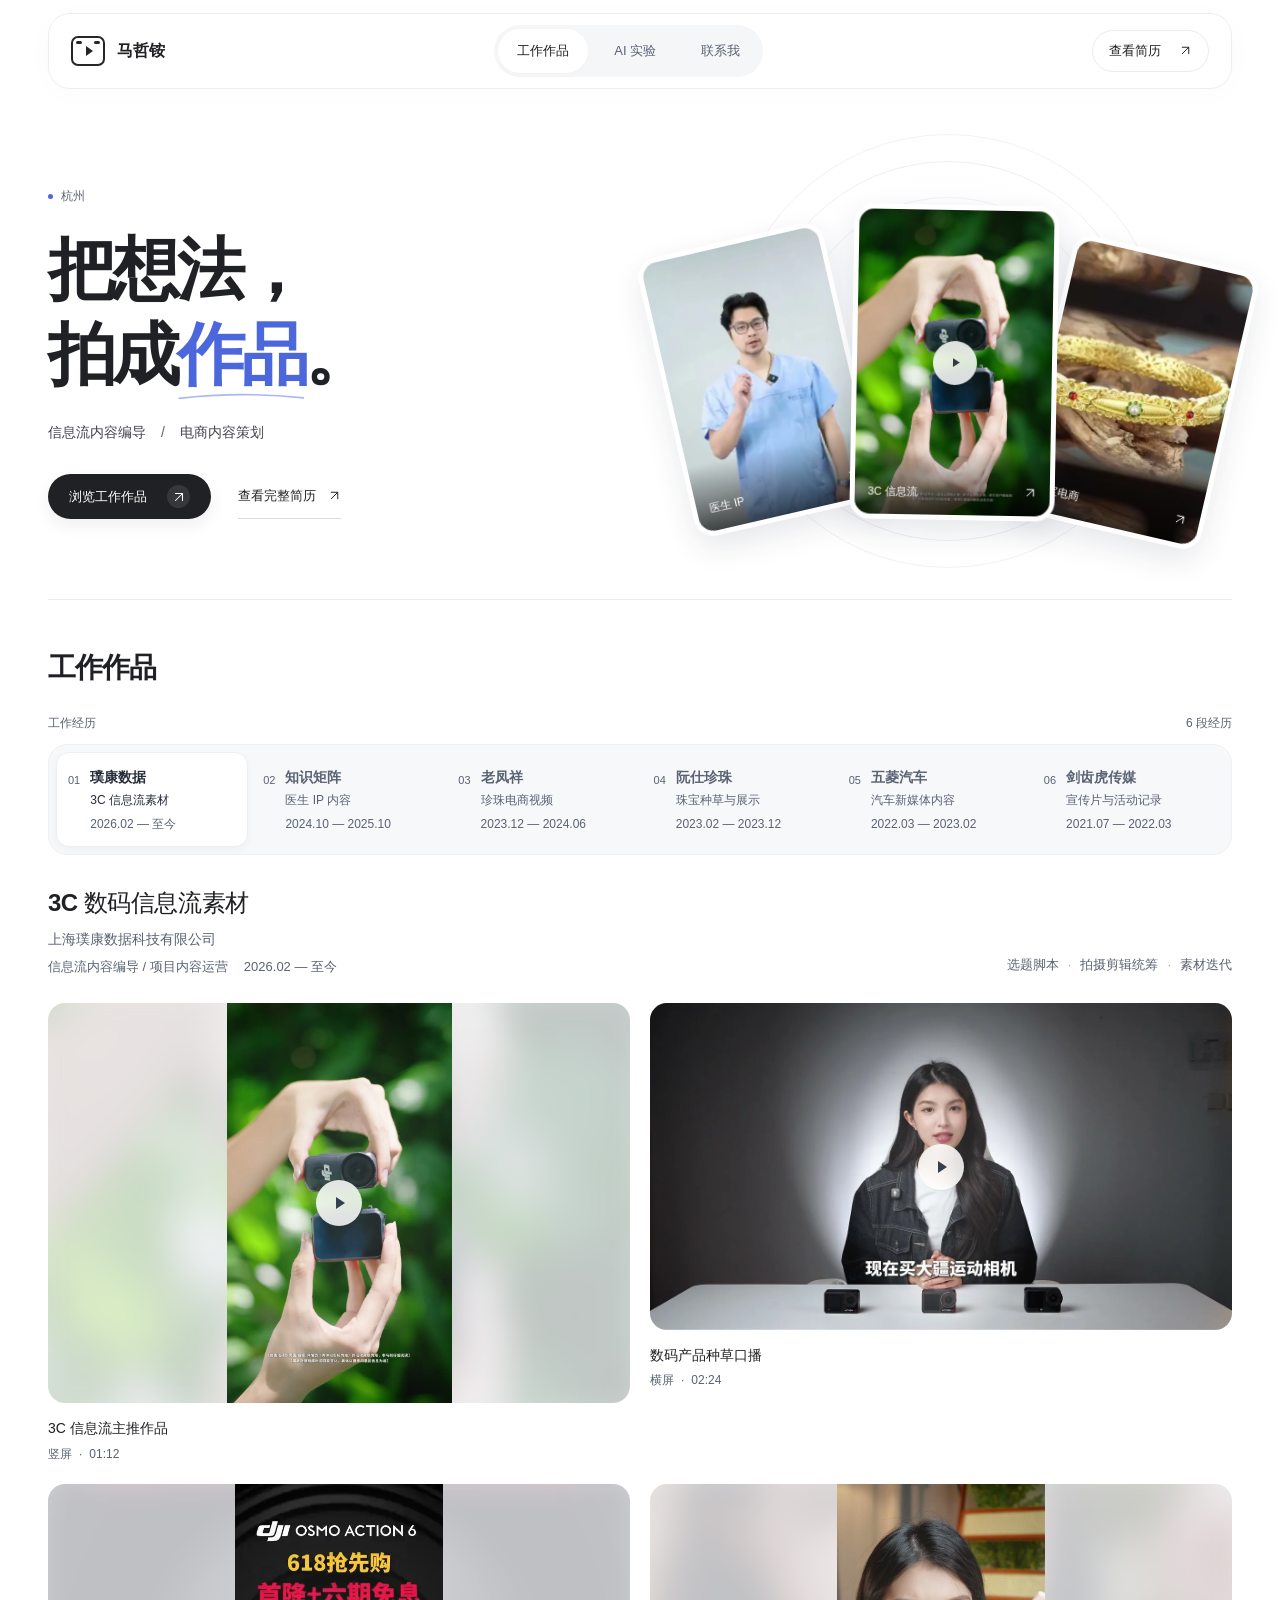
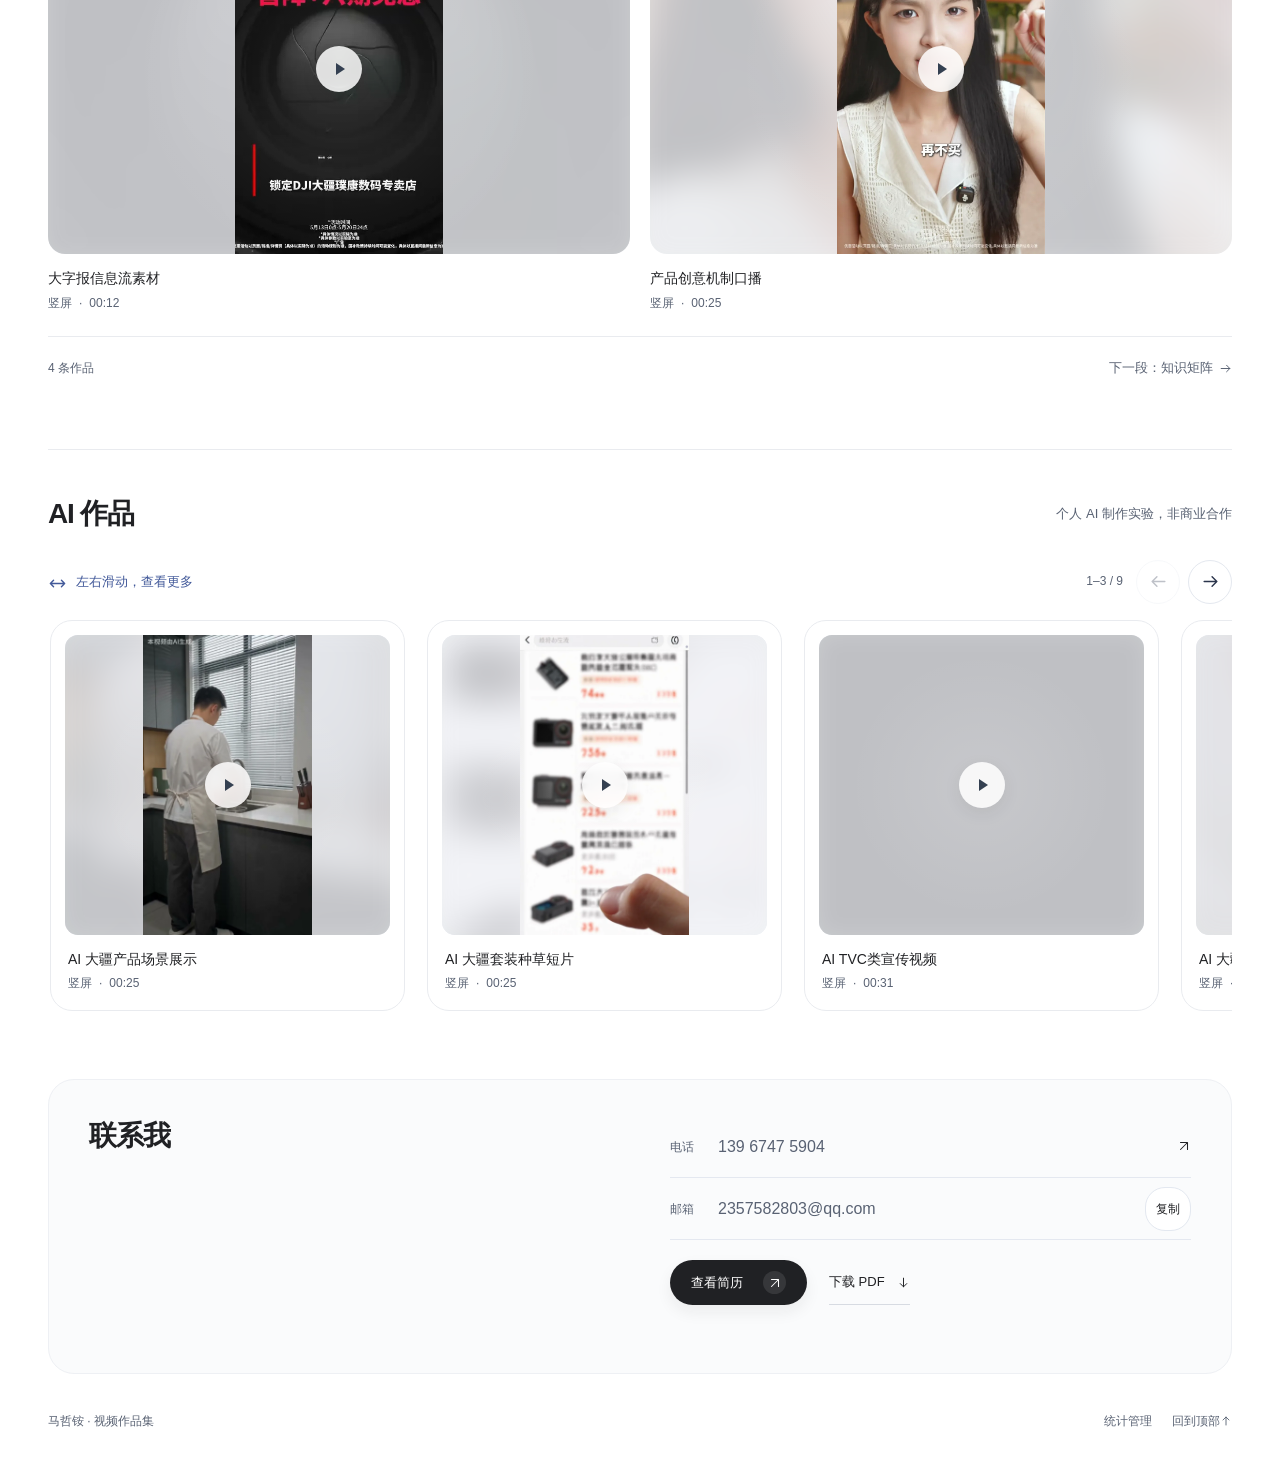
==== commit c6f8cb22: "Optimize three portfolio videos and clear stale buffering indicators" ====
--- a/index.html
+++ b/index.html
@@ -57,6 +57,6 @@
   <nav class="mobile-dock" aria-label="手机快捷导航"><a href="#portfolio" data-section="portfolio">选择经历</a><a href="resume.pdf?v=20261102-f0bed3ef" target="_blank" rel="noopener">查看简历 <svg class="ui-icon" data-ui-icon="north-east" xmlns="http://www.w3.org/2000/svg" viewBox="0 0 24 24" width="20" height="20" fill="none" stroke="currentColor" stroke-width="1.8" stroke-linecap="round" stroke-linejoin="round" aria-hidden="true" focusable="false"><path d="M6 18 18 6M6 6h12v12"/></svg></a><a href="#contact" data-section="contact">联系我</a></nav>
   <dialog id="video-dialog" class="video-dialog" aria-labelledby="player-title"><div class="dialog-heading"><div><p id="player-context"></p><h2 id="player-title">视频作品</h2></div><button id="close-player" class="close-player" aria-label="关闭视频"><svg class="ui-icon" data-ui-icon="close" xmlns="http://www.w3.org/2000/svg" viewBox="0 0 24 24" width="20" height="20" fill="none" stroke="currentColor" stroke-width="1.8" stroke-linecap="round" stroke-linejoin="round" aria-hidden="true" focusable="false"><path d="m6 6 12 12M6 18 18 6"/></svg></button></div><div class="player-stage"><video id="video-player" controls playsinline preload="none"></video><div id="player-status" class="player-status" role="status" hidden><span class="loading-spinner"></span><p id="player-message">正在加载视频…</p><button id="retry-player" class="button button-light" hidden>重新加载</button></div></div><div class="dialog-footer"><div class="player-info"><span id="player-position" aria-label="当前作品序号" aria-live="polite"></span><span id="player-detail"></span></div><div class="player-controls"><button id="previous-video" class="text-link"><svg class="ui-icon" data-ui-icon="west" xmlns="http://www.w3.org/2000/svg" viewBox="0 0 24 24" width="20" height="20" fill="none" stroke="currentColor" stroke-width="1.8" stroke-linecap="round" stroke-linejoin="round" aria-hidden="true" focusable="false"><path d="M20 12H4m6-6-6 6 6 6"/></svg> 上一条</button><button id="next-video" class="text-link">下一条 <svg class="ui-icon" data-ui-icon="east" xmlns="http://www.w3.org/2000/svg" viewBox="0 0 24 24" width="20" height="20" fill="none" stroke="currentColor" stroke-width="1.8" stroke-linecap="round" stroke-linejoin="round" aria-hidden="true" focusable="false"><path d="M4 12h16m-6-6 6 6-6 6"/></svg></button></div></div></dialog>
   <noscript><div class="noscript-message">请启用 JavaScript 浏览作品。你也可以直接<a href="resume.pdf?v=20261102-f0bed3ef">查看简历</a>或通过电话 139 6747 5904 联系。</div></noscript>
-  <script defer src="portfolio-bundle.js?v=20261102-performance"></script>
+  <script defer src="portfolio-bundle.js?v=20261106-bandwidth"></script>
 </body>
 </html>
